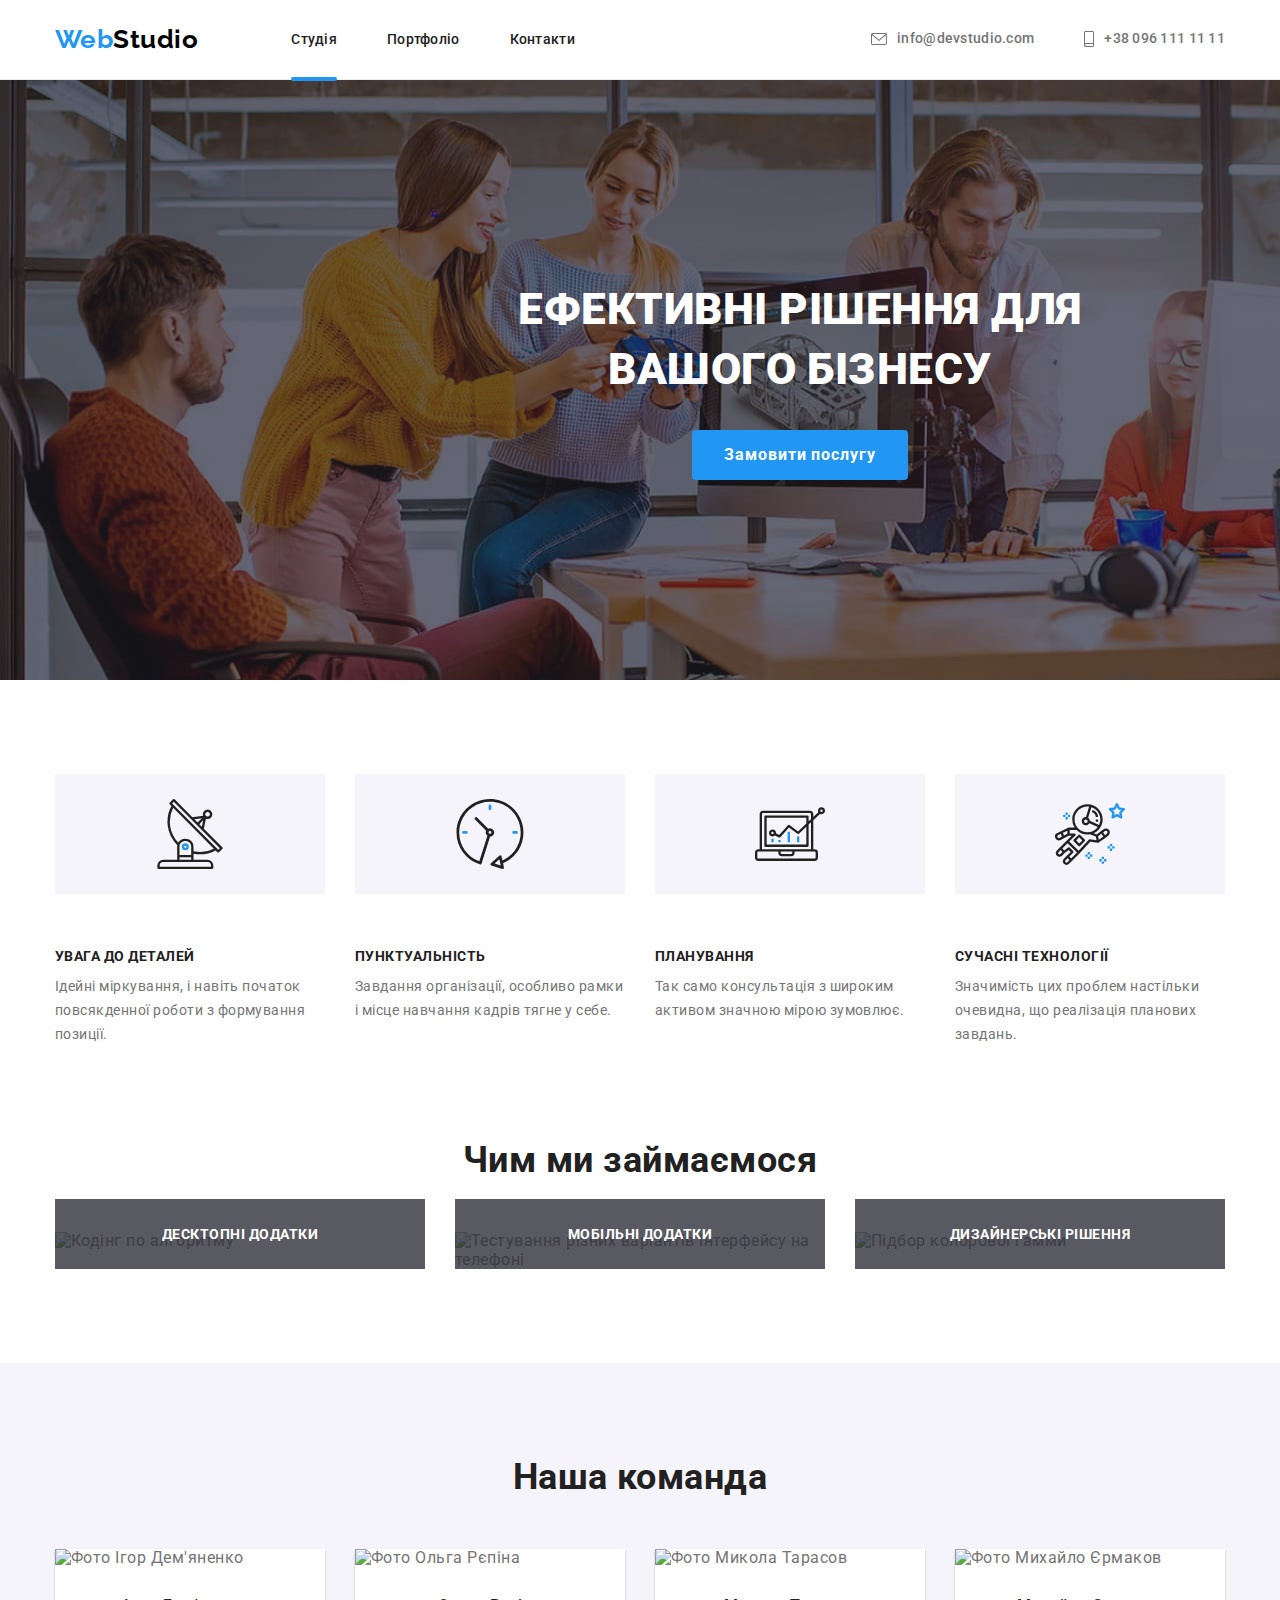
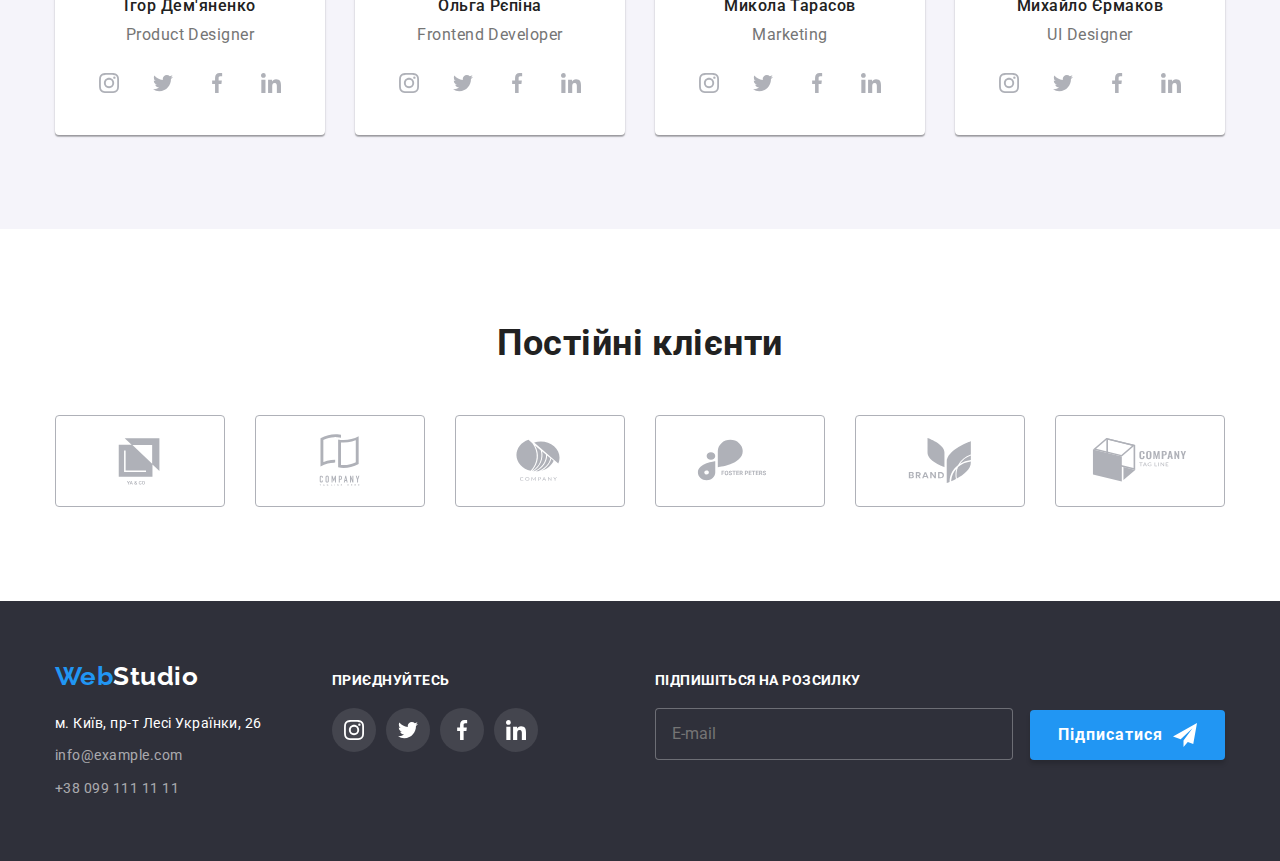
==== index.html @ a3769b5c "hw7" ====
<!DOCTYPE html>
<html lang="uk">
  <head>
    <meta charset="UTF-8" />
    <meta http-equiv="x-ua-compatible" content="ie=edge" />
    <meta name="description" content="Готові рішення для бізнесу" />
    <title>WebStudio</title>
    <link rel="preconnect" href="https://fonts.googleapis.com" />
    <link rel="preconnect" href="https://fonts.gstatic.com" crossorigin />
    <link
      href="https://fonts.googleapis.com/css2?family=Raleway:wght@700&family=Roboto:wght@400;500;700;900&display=swap"
      rel="stylesheet"
    />
    <link rel="stylesheet" href="https://cdn.jsdelivr.net/npm/modern-normalize@1.1.0/modern-normalize.min.css">
    <!--<link rel="stylesheet" href="css/styles.css" />-->
    <link rel="stylesheet" href="/css/main.css" />
  </head>
  <body>
    <!--Шапка сайту-->
    <header class="header">
      <div class="container page-header">
      <!-- Навігація на інші сторінки -->
       <nav class="menu">
        <a class="menu__logo" href="index.html"
          >
          <span class="menu__logo--part">Web</span>Studio</a
        >
        <ul class="menu__site-nav">
          <li class="menu__link">
            <a class="menu__item current" href="./index.html">Студія</a>
          </li>
          <li class="menu__link">
            <a class="menu__item" href="./portfolio.html">Портфоліо</a>
          </li>
          <li class="menu__link">
            <a class="menu__item" href="/contact">Контакти</a>
          </li>
        </ul>
      </nav>
      <ul class="menu__contact--list">
        <li class="menu__contact--item">
          <a class="contacts" href="mailto:info@devstudio.com"
            ><svg class="menu__icon" width="16" height="12">
            <use href="./images/icons.svg#icon-envelope ">
            </use>
          </svg>info@devstudio.com</a
          >
        </li>
        <li class="menu__contact--item">
          <a class="contacts" href="tel:+380961111111">
            <svg class="menu__icon" width="10" height="16">
            <use href="./images/icons.svg#icon-smartphone">
            </use>
          </svg>+38 096 111 11 11</a>
        </li>
      </ul>
    </div>
    </header>
    <!--Основний контент-->
    <main>
      <!--Банер-->
      <section class="hero">
        <div class="container hero__container">
        <h1 class="hero__title">Ефективні рішення для <br>вашого бізнесу</br></h1>
        <button class="hero__button" type="button" data-modal-open>Замовити послугу</button>
      </div>
    </section>
      <!--Чому саме ми-->
      <section class="advances section">
        <div class="container">
        <h2 class="title visually-hidden">Переваги</h2>
        <ul class="advances__list">
          <li class="advances__item">
            <div class="advances__icons">                   
              <svg height="70" widht="70" class="icons-items">
                      <use href="./images/icons.svg#icon-antenna"></use>                                 
                    </svg></div>
            <h3 class="subtitle">УВАГА ДО ДЕТАЛЕЙ</h3>
            <p>
              Ідейні міркування, і навіть початок повсякденної роботи з
              формування позиції.
            </p>
          </li>
          <li class="advances__item">
            <div class="advances__icons">                   
              <svg height="70" widht="70" class="icons-items">
                      <use href="./images/icons.svg#icon-clock"></use>                                 
                    </svg></div>
            <h3 class="subtitle">ПУНКТУАЛЬНІСТЬ</h3>
            <p>
              Завдання організації, особливо рамки і місце навчання кадрів тягне
              у себе.
            </p>
          </li>
          <li class="advances__item">
                        <div class="advances__icons">                   
              <svg height="70" widht="70" class="icons-items">
                      <use href="./images/icons.svg#icon-diagram"></use>                                 
                    </svg></div>
            <h3 class="subtitle">ПЛАНУВАННЯ</h3>
            <p>
              Так само консультація з широким активом значною мірою зумовлює.
            </p>
          </li>
          <li class="advances__item">
                        <div class="advances__icons">                   
              <svg height="70" widht="70" class="icons-items">
                      <use href="./images/icons.svg#icon-astronaut"></use>                                 
                    </svg></div>
            <h3 class="subtitle">СУЧАСНІ ТЕХНОЛОГІЇ</h3>
            <p>
              Значимість цих проблем настільки очевидна, що реалізація планових
              завдань.
            </p>
          </li>
        </ul>
      </section>
      <!--Чим ми займаємося-->
      <section class="our-projects section">
        <div class="container">
        <h2 class="title">Чим ми займаємося</h2>
        <ul class="our-projects__list">
          <li class="our-projects__item">
            <img src="images/pic1.jpg" alt="Кодінг по алгоритму" width="370" />
<div class="our-projects__item--overlay"> 
<p class="our-projects__title">Десктопні додатки</p>
</div>
          </li>
          <li class="our-projects__item">
            <img
              src="images/pic2.jpg"
              alt="Тестування різних варіантів інтерфейсу на телефоні"
              width="370"
            />
<div class="our-projects__item--overlay">
<p class="our-projects__title">Мобільні додатки</p>
</div>
          </li>
          <li class="our-projects__item">
            <img
              src="images/pic3.jpg"
              alt="Підбор колорової гамми"
              width="370"/>
<div class="our-projects__item--overlay">
<p class="our-projects__title">Дизайнерські рішення</p>
</div>            
          </li>
        </ul>
      </div>
      </section>
      <!--Наша команда-->
      <section class="team section">
        <div class="container">
        <h2 class="title">Наша команда</h2>
        <!--card1-->
        <ul class="team__list">
          <li class="team__item">
            <div class="team__card">
              <img
                src="images/team1.jpg"
                alt="Фото Ігор Дем'яненко"
                width="270"
              />
              <div class="description"><h3 class="description__subtitle">Ігор Дем'яненко</h3>
              <p class="description__text" lang="en">Product Designer</p>
                        <ul class="description__list">
            <li class="description__icon">
               <a href="" class="link-social">
              <svg class="social-logo" width="20"
                  height="20">
              <use href="./images/icons.svg#icon-instagram"></use>
              </svg></a>
            </li>
            <li class="description__icon">
               <a href="" class="link-social">
              <svg class="social-logo"  width="20"
                  height="20">
                <use href="./images/icons.svg#icon-twitter"></use>
              </svg></a>
            </li>
            <li class="description__icon">
               <a href="" class="link-social">
              <svg class="social-logo"  width="20"
                  height="20">
                <use href="./images/icons.svg#icon-facebook"></use>
              </svg></a>
            </li>
            <li class="description__icon">
               <a href="" class="link-social">
              <svg class="social-logo"  width="20"
                  height="20">
                <use href="./images/icons.svg#icon-linkedin"></use>
              </svg></a>
            </li>
          </ul>
            </div>
          </div>
          </li>
          <!--card2-->
          <li class="team__item">
            <div class="team__card">
              <img src="images/team2.jpg" alt="Фото Ольга Рєпіна" width="270" />
              <div class="description"><h3 class="description__subtitle">Ольга Рєпіна</h3>
              <p class="description__text" lang="en">Frontend Developer</p>
             <ul class="description__list">
            <li class="description__icon">
               <a href="" class="link-social">
              <svg class="social-logo" width="20"
                  height="20">
              <use href="./images/icons.svg#icon-instagram"></use>
              </svg></a>
            </li>
            <li class="description__icon">
               <a href="" class="link-social">
              <svg class="social-logo"  width="20"
                  height="20">
                <use href="./images/icons.svg#icon-twitter"></use>
              </svg></a>
            </li>
            <li class="description__icon">
               <a href="" class="link-social">
              <svg class="social-logo"  width="20"
                  height="20">
                <use href="./images/icons.svg#icon-facebook"></use>
              </svg></a>
            </li>
            <li class="description__icon">
               <a href="" class="link-social">
              <svg class="social-logo"  width="20"
                  height="20">
                <use href="./images/icons.svg#icon-linkedin"></use>
              </svg></a>
            </li>
          </ul>
            </div>
          </div>
          </li>
          <!--card3-->
          <li class="team__item">
            <div class="team__card">
              <img
                src="images/team3.jpg"
                alt="Фото Микола Тарасов"
                width="270"
              />
              <div class="description"><h3 class="description__subtitle">Микола Тарасов</h3>
              <p class="description__text" lang="en">Marketing</p>
              <ul class="description__list">
            <li class="description__icon">
               <a href="" class="link-social">
              <svg class="social-logo" width="20"
                  height="20">
              <use href="./images/icons.svg#icon-instagram"></use>
              </svg></a>
            </li>
            <li class="description__icon">
               <a href="" class="link-social">
              <svg class="social-logo"  width="20"
                  height="20">
                <use href="./images/icons.svg#icon-twitter"></use>
              </svg></a>
            </li>
            <li class="description__icon">
               <a href="" class="link-social">
              <svg class="social-logo"  width="20"
                  height="20">
                <use href="./images/icons.svg#icon-facebook"></use>
              </svg></a>
            </li>
            <li class="description__icon">
               <a href="" class="link-social">
              <svg class="social-logo"  width="20"
                  height="20">
                <use href="./images/icons.svg#icon-linkedin"></use>
              </svg></a>
            </li>
          </ul>
            </div>
          </div>
          </li>
          <!--card4-->
          <li class="team__item">
            <div class="team__card">
              <img
                src="images/team4.jpg"
                alt="Фото Михайло Єрмаков"
                width="270"
              />
              <div class="description"><h3 class="description__subtitle">Михайло Єрмаков</h3>
              <p class="description__text" lang="en">UI Designer</p>
              <ul class="description__list">
            <li class="description__icon">
               <a href="" class="link-social">
              <svg class="social-logo" width="20"
                  height="20">
              <use href="./images/icons.svg#icon-instagram"></use>
              </svg></a>
            </li>
            <li class="description__icon">
               <a href="" class="link-social">
              <svg class="social-logo"  width="20"
                  height="20">
                <use href="./images/icons.svg#icon-twitter"></use>
              </svg></a>
            </li>
            <li class="description__icon">
               <a href="" class="link-social">
              <svg class="social-logo"  width="20"
                  height="20">
                <use href="./images/icons.svg#icon-facebook"></use>
              </svg></a>
            </li>
            <li class="description__icon">
               <a href="" class="link-social">
              <svg class="social-logo"  width="20"
                  height="20">
                <use href="./images/icons.svg#icon-linkedin"></use>
              </svg></a>
            </li>
          </ul>
            </div>
          </div>
          </li>
        </ul>
      </div>
      </section>
      <section class="section clients">
        <div class="container">
        <h2 class="title">Постійні клієнти</h2>
      <ul class="list clients__list">
        
        <li class="clients__item"> 
          <a href="" class="clients__link">
          
            <svg class="clients__icon" width="106" height="60">
              <use href="./images/icons.svg#icon-yaco">

              </svg>
          </use>
          </a>
        </li>
        <li class="clients__item"> 
          <a href="" class="clients__link">
            <svg class="clients__icon" width="106" height="60"> 
               <use href="./images/icons.svg#icon-company">

               </svg>
            </use>
            </a>
          </li>
        <li class="clients__item"> 
          <a href="" class="clients__link">
            <svg class="clients__icon" width="106" height="60"> 
               <use href="./images/icons.svg#icon-group">

               </svg>
            </use>
            </a>
          </li>
        <li class="clients__item"> 
          <a href="" class="clients__link">
            <svg class="clients__icon" width="106" height="60"> 
               <use href="./images/icons.svg#icon-foster">

               </svg>
            </use>
            </a>
          </li>
        <li class="clients__item"> 
          <a href="" class="clients__link">
            <svg class="clients__icon" width="106" height="60">  
              <use href="./images/icons.svg#icon-brand">

              </svg>
          </use>
          </a>
        </li>
        <li class="clients__item"> 
          <a href="" class="clients__link">
            <svg class="clients__icon" width="106" height="60">
              <use href="./images/icons.svg#icon-tagline">

              </svg>
          </use>
          </a>
        </li>
      </ul>
      </div>
      </section>
    </main>
    <!--Футер-->
    <footer class="footer">
      <div class="container footer__content">
        <div>
      <a class="footer__logo" href="index.html"
        ><span class="menu__logo--part">Web</span>Studio</a
      >
      <ul class="footer__list">
        <li class="footer__item">
          <address>
            <a
              class="footer__map"
              href="https://goo.gl/maps/CPtrU1FHBa2aNyZL9"
              target="_blank"
              rel="noopener noreferrer nofollow"
              >м. Київ, пр-т Лесі Українки, 26</a
            >
          </address>
        </li>
        <li class="footer__item">
          <a class="footer__contacts" href="mailto:info@example.com"
            >info@example.com</a
          >
        </li>
        <li class="footer__item">
          <a class="footer__contacts" href="tel:+380991111111"
            >+38 099 111 11 11</a
          >
        </li>
      </ul>
    </div>
      <div class="join">
      <h3 class="join__subtitle">Приєднуйтесь</h3>
      <ul class="join__list">
        <li class="join__logo">
          <a href="" class="join__link">
          <svg class="join__icon" width="20" height="20">
          <use href="./images/icons.svg#icon-instagram">

          </use>
        </svg>
          </a>
      </li>
        <li class="join__logo">
          <a href="" class="join__link">
          <svg class="join__icon" width="20" height="20">
          <use href="./images/icons.svg#icon-twitter">

          </use>
        </svg></a>
      </li>
        <li class="join__logo">
          <a href="" class="join__link">
          <svg class="join__icon" width="20" height="20">
          <use href="./images/icons.svg#icon-facebook">

          </use>
        </svg></a>
      </li>
        <li class="join__logo">
          <a href="" class="join__link">
          <svg class="join__icon" width="20" height="20">
          <use href="./images/icons.svg#icon-linkedin">
          </use>
        </svg></a>
      </li>
      </ul>
      </div>
            <div class="subscribe">

        <form class="subscribe__form">
          <label class="subscribe__label" for="email">Підпишіться на розсилку
            <input class="input__subscribe" type="email" name="email" placeholder="E-mail">
          </label>
<button class="subscribe__button" type="submit">
          Підписатися <svg class="subscribe__icon" width="24" height="24">
            <use href="./images/icons.svg#icon-send"></use>
          </svg></button>
        </form>
        
      </div>
    </div>
    </footer>
<div class="backdrop is-hidden" data-modal>
    <div class="modal">
      <button class="modal__close--button" data-modal-close>
        <svg class="modal__close--icon" width="18" height="18">
          <use href="./images/icons.svg#icon-close"></use>
        </svg>
      </button>
      <h2 class="modal__title">Залиште свої дані, ми вам передзвонимо</h2>
      <form action="" class="modal__form">
              <label class="modal__label" for="name">Ім'я
         <div class="modal__form--field">
        <input class="modal__form--input" name="user-name" type="text" id="name"> 
        <svg class="modal__form--icon" width="18" height="18">
          <use href="./images/icons.svg#icon-person"></use>
        </svg></div>
        <label class="modal__label"  for="tel">Телефон 
        </label> <div class="modal__form--field">
        <input class="modal__form--input" name="tel" type="tel" id="tel">
                <svg class="modal__form--icon" width="18" height="18">
          <use href="./images/icons.svg#icon-phone-modal"></use>
        </svg></div>
        <label class="modal__label" for="mail">Поштa 
        </label> <div class="modal__form--field">
        <input class="modal__form--input" name="e-mail" type="e-mail" id="mail">
                <svg class="modal__form--icon" width="18" height="18">
          <use href="./images/icons.svg#icon-email"></use>
        </svg></div>
      <label class="modal__label" for="area-modal">Коментар</label>
      <textarea class="modal__form--textarea" name="comment" id="area-modal" rows="10" placeholder="Введіть текст" ></textarea>
       <div class="checkbox__privacy">
      <label class="label__privacy" for="privacy"> 
        <input class="modal__form--checkbox" name="modal__form--checkbox" type="checkbox" id="privacy">
        <span class="checkbox__checked"></span> 
        <svg class="checkbox__modal--icon" width="16" height="15">
          <use href="./images/icons.svg#icon-check"></use>     
        </svg>
    Погоджуюся з розсилкою та приймаю &ensp;<a class="privacy" href="">Умови договору</a> 
        </label>
                     <button class="privacy__button" type="submit">Відправити</button>
 </div>
      </form>

    </div>
  </div>
      <script src="./js/modal.js"></script>
  </body>
</html>
---- css/styles.css ----
:root {
  --main-color: #2196f3;
  --whight-color: #ffffff;
  --black-color: #000000;
  --h3-color: #212121;
  --p-color: #757575;
  --footer-color: #2f303a;
  --hero-color: #c4c4c4;
  --card-set-gap: 30px;
  --icon-color: #afb1b8;
  --accent-color: #188ce8;
  --transition-timing-function: cubic-bezier(0.4, 0, 0.2, 1);
}
html {
  box-sizing: border-box;
}
h1,
h2,
h3,
h4,
h5,
h6,
p,
ul {
  margin: 0;
  padding: 0;
}
img {
  display: block;
  max-width: 100%;
  height: auto;
}
.container {
  width: 1200px;
  margin-left: auto;
  margin-right: auto;
  padding-left: 15px;
  padding-right: 15px;
  /*outline: 2px solid red;*/
}
.section {
  padding-top: 94px;
  padding-bottom: 94px;
}
/*header-section*/
header {
  border-bottom: 1px solid #ececec;
}
.page-header {
  display: flex;
  align-items: center;
}
.naw-header {
  display: flex;
  padding-top: 24px;
  padding-bottom: 24px;
}
.naw-button {
  display: flex;
  margin-left: 93px;
  align-items: center;
}
.header-nav-item .current-studio::after {
  position: absolute;
  content: "";
  display: block;
  background-color: rgba(33, 150, 243, 1);
  border-radius: 2px;
  width: 100%;
  height: 4px;
  margin-top: 28px;
}
.header-nav-item .current-portfolio::after {
  position: absolute;
  content: "";
  display: block;
  background-color: rgba(33, 150, 243, 1);
  border-radius: 2px;
  width: 100%;
  height: 4px;
  margin-top: 28px;
}
.envelope,
.smartphone {
  margin-right: 10px;
}

.naw-contacts {
  display: flex;
  margin-left: 344px;
  align-items: center;
  margin-left: auto;
}
.header-cont-item {
  display: flex;
  flex-wrap: wrap;
  align-items: center;
}
.header-nav-item:not(:last-child) {
  margin-right: 50px;
}
.header-cont-item + .header-cont-item {
  margin-left: 50px;
}
/*header-section*/
/*hero-section*/
.banner-cont {
  display: flex;
  flex-direction: column;
  align-items: center;
}
.banner-title {
  margin-bottom: 30px;
  font-weight: 900;
  font-size: 44px;
  line-height: 1.36;
  text-align: center;
  margin-left: auto;
  margin-right: auto;
  text-transform: uppercase;
  color: var(--whight-color);
}
.banner-button {
  align-items: center;
  letter-spacing: 0.06em;
  border-radius: 4px;
  border: 0cm;
  color: var(--whight-color);
  background-color: var(--main-color);
  font-family: inherit;
  font-weight: 700;
  line-height: 1.88;
  padding: 10px 32px;
  cursor: pointer;
  transition: background-color 250ms var(--transition-timing-function);
}
/*hero-section*/
/*why-we-are-section*/
.why-we-are-list {
  display: flex;
  justify-content: center;
}
.why-we-are-list > .why-we-are-list-item {
  width: calc((100% - 3 * var(--card-set-gap)) / 4);
}
.why-we-are-list-item:not(:last-child) {
  margin-right: var(--card-set-gap);
}
.box-icons {
  display: flex;
  margin-bottom: 55px;
  background-color: #f5f4fa;
  height: 120px;
  align-items: center;
}
.title-list {
  margin-bottom: 10px;
}
/*why-we-are-section*/
/* do-section*/

.do-list {
  display: flex;
  gap: var(--card-set-gap);
}
.do-list-item {
  position: relative;
}
.section.what-we-do {
  padding-top: 0;
}
.work-item-bg {
  position: absolute;
  width: 100%;
  bottom: 0;
  padding: 0;
  display: flex;
  align-items: center;
  justify-content: center;
  height: 70px;
  background-color: rgba(47, 48, 58, 0.8);
}
.work-item-title {
  margin: 27px;
  text-transform: uppercase;
  font-weight: 700;
  line-height: 16px;
  font-size: 14px;
  color: var(--whight-color);
}
/* do-section*/
/*team-section*/
.card-item {
  display: flex;
  flex-basis: calc((100% - 3 * 30px) / 4);
}
.container > .card-list {
  display: flex;
  flex-basis: calc((100% - 3 * 30px) / 4);
  justify-content: space-between;
}
.card {
  background-color: #ffffff;
  box-shadow: 0px 1px 3px rgba(0, 0, 0, 0.12), 0px 1px 1px rgba(0, 0, 0, 0.14),
    0px 2px 1px rgba(0, 0, 0, 0.2);
  border-radius: 0px 0px 4px 4px;
}
.card-text {
  padding-top: 30px;
  padding-bottom: 30px;
}
.team-title-card {
  padding-bottom: 10px;
}
.social {
  display: flex;
  margin-top: 16px;
  justify-content: center;
}

.link-social {
  display: flex;
  width: 44px;
  height: 44px;
  border-radius: 50%;
  background-color: var(--whight-color);
  justify-content: center;
  align-items: center;
  transition: fill 250ms var(--transition-timing-function);
  transition: background-color 250ms var(--transition-timing-function);
}
.icon-social:not(:last-child) {
  margin-right: 10px;
}
.social-logo {
  fill: #afb1b8;
  margin: 12px 12px;
  transition: fill 250ms var(--transition-timing-function);
}
.link-social:hover,
.link-social:focus {
  background-color: var(--main-color);
}
.link-social:hover .social-logo,
.link-social:focus .social-logo {
  fill: var(--whight-color);
}
/*team-section*/
/*client-section*/
.clients-list {
  display: flex;
  gap: 30px;
}

.clients-list .item {
  flex-basis: calc((100% - 150px) / 6);
}
.link-clients {
  display: flex;
  align-items: center;
  justify-content: center;

  height: 92px;

  border: 1px solid rgba(175, 177, 184, 1);
  border: 1px solid #afb1b8;
  border-radius: 4px;

  cursor: pointer;
  transition: fill 250ms var(--transition-timing-function);
  transition: border 250ms var(--transition-timing-function);
}
.link-clients:hover,
.link-clients:focus {
  border: 1px solid rgba(33, 150, 243, 1);
}
.clients-icon {
  fill: #afb1b8;
  transition: fill 250ms var(--transition-timing-function);
}
.link-clients:hover .clients-icon,
.link-clients:focus .clients-icon {
  fill: rgba(33, 150, 243, 1);
}
/*client-section*/
/*footer-section*/
.footer-bg {
  padding: 60px 0;
  display: flex;
}
.footer-list-item:first-child {
  margin-top: 20px;
}
.footer-list-item:not(:last-child) {
  margin-bottom: 9px;
}
.singin {
  margin-bottom: 20px;
  color: var(--whight-color);
  text-transform: uppercase;
  font-size: 14px;
}
.sing-section {
  margin-left: 70px;
}

.singin-list {
  display: flex;
}
.singin-link {
  display: flex;
  width: 44px;
  height: 44px;
  border-radius: 50%;
  background-color: rgba(255, 255, 255, 0.1);
  flex-basis: calc((100% - 30px) / 4);
  transition: fill 250ms var(--transition-timing-function);
  transition: background-color 250ms var(--transition-timing-function);
}
.singin-logo:not(:last-child) {
  margin-right: 10px;
}
.singin-icon {
  fill: var(--whight-color);
  margin: 12px 12px;
}
.singin-link:hover,
.singin-link:focus {
  background-color: #2196f3;
}
.singin-link:hover .singin-icon,
.singin-link:focus .singin-icon {
  fill: var(--whight-color);
}
.foot .container {
  display: flex;
  align-items: baseline;
}
.footer-cont {
  display: flex;
  align-items: baseline;
}
/*footer-section*/
/*filter-section*/
.filter {
  display: flex;
  justify-content: center;
  margin-bottom: 50px;
}
.filter li:not(:last-child) {
  margin-right: 8px;
}
/*filter-section*/
/*фон*/
body {
  font-family: "Roboto", sans-serif;
  color: var(--h3-color);
  background-color: var(--whight-color);
  font-size: 16px;
  letter-spacing: 0.03em;
  color: var(--p-color);
}
.footer-bg {
  background-color: var(--footer-color);
}
li {
  list-style: none;
}
.visually-hidden {
  position: absolute;
  white-space: nowrap;
  width: 1px;
  height: 1px;
  overflow: hidden;
  border: 0;
  padding: 0;
  clip: rect(0 0 0 0);
  clip-path: inset(50%);
  margin: -1px;
}
/*logo*/
.logo {
  font-family: "Raleway";
  font-weight: 700;
  font-size: 26px;
  line-height: 1.19;

  text-decoration: none;
  color: var(--black-color);
}
.logo-footer {
  font-family: "Raleway";
  font-weight: 700;
  font-size: 26px;
  line-height: 1.19;

  text-decoration: none;
  color: var(--whight-color);
}
.logo-part {
  color: #2196f3;
}
/*nav*/
.naw-link {
  position: relative;
  font-weight: 500;
  font-size: 14px;
  line-height: 1.14;
  letter-spacing: 0.02em;
  text-decoration: none;
  color: inherit;
  font-family: "Roboto", sans-serif;
  color: var(--h3-color);
  transition: color 250ms var(--transition-timing-function);
}
.naw-link:hover,
.naw-link:focus,
.naw-link.current-studio,
.naw-link.current-portfolio {
  color: var(--main-color);
}
.contacts {
  display: flex;
  align-items: center;
  font-weight: 500;
  font-size: 14px;
  line-height: 1.14;
  letter-spacing: 0.02em;
  text-decoration: none;
  color: var(--p-color);
  fill: var(--p-color);
  transition: color 250ms var(--transition-timing-function);
}
.contacts svg {
  transition: fill 250ms var(--transition-timing-function);
}
.contacts:hover,
.contacts:focus {
  color: var(--main-color);
}
.contacts:hover svg,
.contacts:focus svg {
  fill: var(--main-color);
}
/*title*/
.title {
  font-size: 36px;
  line-height: 1.16;
  text-align: center;
  margin-bottom: 50px;
  color: var(--h3-color);
}
/*section1*/
.banner {
  background-color: var(--hero-color);
  background-image: linear-gradient(
      rgba(47, 48, 58, 0.4),
      rgba(47, 48, 58, 0.4)
    ),
    url(../images/hero.jpg);
  width: 1600px;
  margin: 0 auto;
  background-size: cover;
  background-repeat: no-repeat;
  padding-top: 200px;
  padding-bottom: 200px;
}

.banner-button:hover,
.banner-button:focus {
  background-color: #188ce8;
}
/*чому саме ми*/
.why-we-are h3 {
  font-size: 14px;
  line-height: 1.14;

  text-transform: uppercase;
  color: var(--h3-color);
}

.why-we-are p {
  font-size: 14px;
  line-height: 1.71;
}
/*team*/
.team {
  background-color: #f5f4fa;
}
.team h3 {
  font-weight: 500;
  line-height: 1.18;
  text-align: center;
  font-size: 16px;
  color: var(--h3-color);
}
.team p {
  line-height: 1.18;
  text-align: center;
}
/*footer*/
.map {
  font-style: normal;
  font-size: 14px;
  line-height: 1.71;
  text-decoration: none;
  color: var(--whight-color);
}
.contacts-footer {
  font-size: 14px;
  line-height: 1.71;
  text-decoration: none;
  color: rgba(255, 255, 255, 0.6);
  transition: color 250ms var(--transition-timing-function);
}
.contacts-footer:hover,
.contacts-footer:focus {
  color: var(--main-color);
}
/*portfolio*/
.project-card h3 {
  font-size: 18px;
  line-height: 2;
  letter-spacing: 0.06em;
  color: var(--h3-color);
}

.project-card p {
  line-height: 1.875;
}
.project-card a {
  text-decoration: none;
}
.description {
  color: var(--p-color);
  text-decoration: none;
}
.description-title {
  color: var(--h3-color);
}
.cards-link {
  display: block;
  transition: box-shadow 250ms var(--transition-timing-function);
}

/*кнопки фільтру*/
.filter-button {
  font-size: 16px;
  font-weight: 500;
  line-height: 1.625;
  text-align: center;
  cursor: pointer;
  color: var(--h3-color);
  font-family: "Roboto", sans-serif;
  border: 0;
  border-radius: 4px;
  padding: 6px 22px;
  transition: color 250ms var(--transition-timing-function),
    background-color 250ms var(--transition-timing-function),
    color 250ms var(--transition-timing-function),
    box-shadow 250ms var(--transition-timing-function);
}
/*card-gap*/
.project-card {
  display: flex;
  flex-wrap: wrap;
  margin-left: calc(-1 * var(--card-set-gap));
  margin-top: calc(-1 * var(--card-set-gap));
}
.project-card > .card-li {
  flex-basis: calc((100% - 3 * var(--card-set-gap)) / 3);
  justify-content: space-between;
  margin-left: var(--card-set-gap);
  margin-top: var(--card-set-gap);
}
.card-item-cont {
  padding: 20px 24px;
  border-left: 1px solid rgba(238, 238, 238, 1);
  border-right: 1px solid rgba(238, 238, 238, 1);
  border-bottom: 1px solid rgba(238, 238, 238, 1);
}
/*card-gap*/
.filter-button:focus,
.filter-button:hover {
  background: var(--main-color);
  box-shadow: 0px 3px 1px rgba(0, 0, 0, 0.1), 0px 1px 2px rgba(0, 0, 0, 0.08),
    0px 2px 2px rgba(0, 0, 0, 0.12);
  border-radius: 4px;
  color: var(--whight-color);
}

.backdrop {
  position: fixed;
  top: 0;
  bottom: 0;
  right: 0;
  left: 0;
  width: 100%;
  height: 100%;
  background-color: rgba(0, 0, 0, 0.2);
  opacity: 1;

  transition: opacity 250ms var(--transition-timing-function);
}
.modal {
  position: absolute;
  top: 50%;
  left: 50%;
  transform: translate(-50%, -50%);
  width: 528px;
  padding: 40px;
  transition: transform 250ms var(--transition-timing-function) 100ms;
  background-color: var(--whight-color);
  z-index: 100;
}
.icon-close-btn {
  transition: fill 250ms var(--transition-timing-function) 100ms;
}
.modal-close-btn {
  display: flex;
  align-items: center;
  justify-content: center;

  position: absolute;
  top: 8px;
  right: 8px;
  padding: 0;
  width: 30px;
  height: 30px;

  border-radius: 50%;
  border: 1px solid rgba(0, 0, 0, 0.1);
  fill: #000000;
  background: none;
  cursor: pointer;
}
.modal-close-btn:hover,
.modal-close-btn:focus {
  fill: var(--main-color);
}
.backdrop.is-hidden {
  opacity: 0;
  pointer-events: none;
  visibility: hidden;
}

.modal-form-title {
  margin-bottom: 12px;
  line-height: 16px;
  color: var(--h3-color);
  font-weight: 700;
  text-transform: uppercase;
  font-size: 14px;
  text-align: center;
}

.label-modal-form {
  display: block;
  margin-bottom: 4px;

  font-size: 12px;
  line-height: 14px;
}
.field-form {
  position: relative;
  margin-bottom: 10px;
}
.input-modal-form {
  display: block;
  width: 100%;

  border: 1px solid rgba(33, 33, 33, 0.2);
  border-radius: 4px;
  height: 40px;
  z-index: 100;
  padding-left: 40px;

  transition: border 250ms var(--transition-timing-function);

  font-size: 12px;
  line-height: 14px;
}
.input-modal-form:hover,
.input-modal-form:focus {
  outline: 0;
  border: 1px solid var(--main-color);
  border-radius: 4px;
}
.input-modal-form:hover + .icon-modal-form,
.input-modal-form:focus + .icon-modal-form {
  fill: var(--main-color);
}
.icon-modal-form {
  position: absolute;
  left: 12px;
  top: 50%;
  transform: translateY(-50%);
  transition: fill 250ms var(--transition-timing-function);
}

.textarea-modal-form {
  width: 100%;
  height: 120px;
  margin-bottom: 20px;

  padding: 12px 16px;
  resize: none;

  border: 1px solid rgba(33, 33, 33, 0.2);

  transition: border 250ms var(--transition-timing-function);

  font-size: 12px;
  line-height: 14px;
}
.textarea-modal-form:hover,
.textarea-modal-form:focus {
  outline: 0;
  border: 1px solid var(--main-color);
  border-radius: 4px;
}
.privacy {
  color: var(--main-color);

  transition: text-decoration 250ms var(--transition-timing-function);
}
.privacy:hover,
.privacy:focus {
  text-decoration: none;
}
.button-privacy {
  background-color: var(--main-color);
  color: var(--whight-color);

  margin: 30px auto 0;
  padding: 10px 52px;
  width: 200px;

  box-shadow: 0px 4px 4px rgba(0, 0, 0, 0.15);

  border-radius: 4px;
  border: 0px;

  cursor: pointer;

  transition: background-color 250ms var(--transition-timing-function);

  font-weight: 700;
  font-size: 16px;
  line-height: 30px;
}
.button-privacy:hover,
.button-privacy:focus {
  background-color: var(--accent-color);
}
.label-privacy {
  width: 100%;
  cursor: pointer;
  font-weight: 400;
  font-size: 14px;
  line-height: 24px;
  letter-spacing: 0.03em;
  padding-left: 7px;
}
.privacy-checkbox {
  position: relative;
  text-align: center;
}

.checkbox-modal-form {
  position: absolute;
  width: 1px;
  height: 1px;
  margin: -1px;
  border: 0;
  padding: 0;

  white-space: nowrap;
  clip-path: inset(100%);
  clip: rect(0 0 0 0);
  overflow: hidden;
}
.icon-checkbox-modal {
  position: absolute;
  top: 0;
  left: 10px;
  width: 16px;
  height: 15px;
  transition: opasity 250ms var(--transition-timing-function);
}
.checkbox-checked {
  position: absolute;
  top: 0;
  left: 10px;
  width: 16px;
  height: 15px;
  display: inline-block;
  border: 2px solid var(--h3-color);
  border-radius: 2px;
}

.checkbox-modal-form:hover ~ .checkbox-checked,
.checkbox-modal-form:focus ~ .checkbox-checked {
  border-color: var(--main-color);
}

.checkbox-modal-form:checked ~ .checkbox-checked {
  opacity: 1;
  background-color: var(--main-color);
  fill: #ffffff;
}
.checkbox-modal-form:checked ~ .icon-checkbox-modal {
  opacity: 1;
  background-color: var(--main-color);
  fill: #ffffff;
}
.checkbox-modal-form ~ .icon-checkbox-modal {
  opacity: 0;
}
/* footer section */
.foot {
  padding-top: 60px;
  padding-bottom: 60px;
}
.logo-foot {
  display: block;
  width: 145px;
  margin-bottom: 20px;
}

.foot-contact {
  color: rgba(255, 255, 255, 0.6);
  line-height: 1.71;
  transition: color 250ms var(--transition-timing-function);
}
.address {
  font-style: normal;
}
.address-list {
  display: flex;
  align-items: flex-start;
  flex-direction: column;
}

.address-item:not(:last-child) {
  margin-bottom: 10px;
}
.map {
  color: rgb(255, 255, 255);
  line-height: 1.71;
  transition: color 250ms var(--transition-timing-function);
}
.singin {
  margin-bottom: 20px;
  text-align: left;
  color: var(--whight-color);
  text-transform: uppercase;
  font-size: 14px;
}
.sing-section {
  margin-left: 70px;
}

.singin-list {
  display: flex;
}
.singin-link {
  display: flex;

  width: 44px;
  height: 44px;

  border-radius: 50%;
  background-color: rgba(255, 255, 255, 0.1);

  flex-basis: calc((100% - 30px) / 4);

  transition: fill 250ms var(--transition-timing-function),
    background-color 250ms var(--transition-timing-function);
}
.singin-logo:not(:last-child) {
  margin-right: 10px;
}
.singin-icon {
  fill: var(--whight-color);

  margin: 12px 12px;
  transition: fill 250ms var(--transition-timing-function);
}
.singin-link:hover,
.singin-link:focus {
  background-color: var(--main-color);
}
.singin-link:hover .singin-icon,
.singin-link:focus .singin-icon {
  fill: var(--whight-color);
}
.foot .container {
  display: flex;
  align-items: baseline;
}
.overlay-card {
  width: 100%;
  position: relative;
  overflow: hidden;
}
.card-info {
  display: flex;
  align-items: center;
  justify-content: center;
  position: absolute;
  background-color: rgba(33, 150, 243, 0.9);
  font-weight: 400;
  font-size: 18px;
  line-height: 1.55;
  letter-spacing: 0.03em;
  color: var(--whight-color);
  top: 0px;
  left: 0px;
  padding-left: 24px;
  padding-right: 24px;
  overflow: hidden;
  height: 100%;
  width: 100%;
  transition: transform 250ms cubic-bezier(0.4, 0, 0.2, 1);
  transform: translateY(100%);
}
.cards-link-overflow {
  display: block;
  transition: box-shadow 250ms var(--transition-timing-function);
}
.cards-link-overflow:hover,
.cards-link-overflow:focus {
  box-shadow: 0px 1px 1px rgb(0 0 0 / 12%), 0px 4px 4px rgb(0 0 0 / 6%),
    1px 4px 6px rgb(0 0 0 / 16%);
}

.cards-link-overflow:hover .card-info,
.cards-link-overflow:focus .card-info {
  transform: translateY(0%);
}
.active {
  background: var(--main-color);
  box-shadow: 0px 3px 1px rgba(0, 0, 0, 0.1), 0px 1px 2px rgba(0, 0, 0, 0.08),
    0px 2px 2px rgba(0, 0, 0, 0.12);
  border-radius: 4px;
  color: var(--whight-color);
}
.sing-form {
  display: flex;
  align-items: flex-end;
  margin-left: auto;
  width: 570px;
}
.sing-form .form {
  display: flex;

  align-items: flex-end;
  justify-content: center;
}
.label-sing-form {
  text-transform: uppercase;
  text-align: left;
  color: var(--whight-color);
  font-weight: 700;
  font-size: 14px;
  line-height: 16px;
  letter-spacing: 0.03em;
}
.input-sing-form {
  border: 1px solid rgba(255, 255, 255, 0.3);
  border-radius: 4px;
  background: linear-gradient(
    0deg,
    rgba(33, 150, 243, 0),
    rgba(33, 150, 243, 0)
  );

  margin-top: 20px;
  padding-top: 15px;
  padding-bottom: 15px;
  padding-left: 16px;
  width: 358px;

  color: rgba(255, 255, 255, 0.6);
  font-size: 16px;
  line-height: 20px;

  transition: border 250ms var(--transition-timing-function);
}
.input-sing-form:hover,
.input-sing-form:focus {
  border: 1px solid var(--main-color);
  outline: 0;
}
.button-sing-form {
  align-items: center;

  height: 50px;
  margin-left: 12px;
  color: var(--whight-color);
  background-color: var(--main-color);

  border: rgba(33, 150, 243, 1);
  border-radius: 4px;
  box-shadow: 0px 4px 4px rgba(0, 0, 0, 0.15);

  font-weight: 700;
  font-size: 16px;
  line-height: 30px;
  letter-spacing: 0.06em;

  padding: 10px 28px;

  transition: background-color 250ms var(--transition-timing-function);
}

.button-sing-form:hover,
.button-sing-form:focus {
  background-color: var(--accent-color);
}

.icon-send {
  margin-left: 10px;
  fill: var(--whight-color);
}
.button-sing-form {
  display: flex;
  cursor: pointer;
}
---- css/main.css ----
:root {
  --main-color: #2196f3;
  --whight-color: #ffffff;
  --black-color: #000000;
  --h3-color: #212121;
  --p-color: #757575;
  --footer-color: #2f303a;
  --hero-color: #c4c4c4;
  --card-set-gap: 30px;
  --icon-color: #afb1b8;
  --accent-color: #188ce8;
  --transition-timing-function: cubic-bezier(0.4, 0, 0.2, 1);
}

html {
  box-sizing: border-box;
}

h1,
h2,
h3,
h4,
h5,
h6,
p,
ul {
  margin: 0;
  padding: 0;
}

img {
  display: block;
  max-width: 100%;
  height: auto;
}

.container {
  width: 1200px;
  margin-left: auto;
  margin-right: auto;
  padding-left: 15px;
  padding-right: 15px;
  /*outline: 2px solid red;*/
}

.section {
  padding-top: 94px;
  padding-bottom: 94px;
}

li {
  list-style: none;
}

.visually-hidden {
  position: absolute;
  white-space: nowrap;
  width: 1px;
  height: 1px;
  overflow: hidden;
  border: 0;
  padding: 0;
  clip: rect(0 0 0 0);
  clip-path: inset(50%);
  margin: -1px;
}

body {
  font-family: "Roboto", sans-serif;
  color: var(--h3-color);
  background-color: var(--whight-color);
  font-size: 16px;
  letter-spacing: 0.03em;
  color: var(--p-color);
}

.title {
  font-size: 36px;
  line-height: 1.16;
  text-align: center;
  margin-bottom: 50px;
  color: var(--h3-color);
}

a {
  text-decoration: none;
  color: var(--h3-color);
}

.menu__logo {
  font-family: "Raleway";
  font-weight: 700;
  font-size: 26px;
  line-height: 1.19;
  text-decoration: none;
  color: var(--black-color);
}

.footer__logo {
  font-family: "Raleway";
  font-weight: 700;
  font-size: 26px;
  line-height: 1.19;
  text-decoration: none;
  color: var(--whight-color);
}

.menu__logo--part {
  color: #2196f3;
}

header {
  border-bottom: 1px solid #ececec;
}

.page-header {
  display: flex;
  align-items: center;
}

.menu {
  display: flex;
  padding-top: 24px;
  padding-bottom: 24px;
}

.menu__site-nav {
  display: flex;
  margin-left: 93px;
  align-items: center;
}

.menu__icon {
  margin-right: 10px;
}

.menu__contact--list {
  display: flex;
  margin-left: 344px;
  align-items: center;
  margin-left: auto;
}

.menu__contact--item {
  display: flex;
  flex-wrap: wrap;
  align-items: center;
}

.menu__link:not(:last-child) {
  margin-right: 50px;
}
.menu__link .current::after {
  position: absolute;
  content: "";
  display: block;
  background-color: rgb(33, 150, 243);
  border-radius: 2px;
  width: 100%;
  height: 4px;
  margin-top: 28px;
}

.menu__contact--item + .menu__contact--item {
  margin-left: 50px;
}

.menu__item {
  position: relative;
  font-weight: 500;
  font-size: 14px;
  line-height: 1.14;
  letter-spacing: 0.02em;
  text-decoration: none;
  color: inherit;
  font-family: "Roboto", sans-serif;
  color: var(--h3-color);
  transition: color 250ms var(--transition-timing-function);
}
.menu__item:hover, .menu__item:focus,
.menu__item .menu__item.current {
  color: var(--main-color);
}

.contacts {
  display: flex;
  align-items: center;
  font-weight: 500;
  font-size: 14px;
  line-height: 1.14;
  letter-spacing: 0.02em;
  text-decoration: none;
  color: var(--p-color);
  fill: var(--p-color);
  transition: color 250ms var(--transition-timing-function);
}
.contacts:hover, .contacts:focus {
  color: var(--main-color);
}
.contacts:hover svg, .contacts:focus svg {
  fill: var(--main-color);
}

.contacts svg {
  transition: fill 250ms var(--transition-timing-function);
}

.hero {
  background-color: var(--hero-color);
  background-image: linear-gradient(rgba(47, 48, 58, 0.4), rgba(47, 48, 58, 0.4)), url(../images/hero.jpg);
  width: 1600px;
  margin: 0 auto;
  background-size: cover;
  background-repeat: no-repeat;
  padding-top: 200px;
  padding-bottom: 200px;
}

.hero__button {
  align-items: center;
  letter-spacing: 0.06em;
  border-radius: 4px;
  border: 0cm;
  color: var(--whight-color);
  background-color: var(--main-color);
  font-family: inherit;
  font-weight: 700;
  line-height: 1.88;
  padding: 10px 32px;
  cursor: pointer;
  transition: background-color 250ms var(--transition-timing-function);
}
.hero__button:hover, .hero__button:focus {
  background-color: #188ce8;
}

.hero__container {
  display: flex;
  flex-direction: column;
  align-items: center;
}

.hero__title {
  margin-bottom: 30px;
  font-weight: 900;
  font-size: 44px;
  line-height: 1.36;
  text-align: center;
  margin-left: auto;
  margin-right: auto;
  text-transform: uppercase;
  color: var(--whight-color);
}

.advances h3 {
  font-size: 14px;
  line-height: 1.14;
  text-transform: uppercase;
  color: var(--h3-color);
}

.advances p {
  font-size: 14px;
  line-height: 1.71;
}

.advances__list {
  display: flex;
  justify-content: center;
}

.advances__list > .advances__item {
  width: calc((100% - 3 * var(--card-set-gap)) / 4);
}

.advances__item:not(:last-child) {
  margin-right: var(--card-set-gap);
}

.advances__icons {
  display: flex;
  margin-bottom: 55px;
  background-color: #f5f4fa;
  height: 120px;
  align-items: center;
}

.subtitle {
  margin-bottom: 10px;
}

.our-projects__list {
  display: flex;
  gap: var(--card-set-gap);
}

.our-projects__item {
  position: relative;
}

.section.our-projects {
  padding-top: 0;
}

.our-projects__item--overlay {
  position: absolute;
  width: 100%;
  bottom: 0;
  padding: 0;
  display: flex;
  align-items: center;
  justify-content: center;
  height: 70px;
  background-color: rgba(47, 48, 58, 0.8);
}

.our-projects__title {
  margin: 27px;
  text-transform: uppercase;
  font-weight: 700;
  line-height: 16px;
  font-size: 14px;
  color: var(--whight-color);
}

.team {
  background-color: #f5f4fa;
}

.team h3 {
  font-weight: 500;
  line-height: 1.18;
  text-align: center;
  font-size: 16px;
  color: var(--h3-color);
}

.team p {
  line-height: 1.18;
  text-align: center;
}

.card-item {
  display: flex;
  flex-basis: calc((100% - 90px) / 4);
}

.container > .team__list {
  display: flex;
  flex-basis: calc((100% - 90px) / 4);
  justify-content: space-between;
}

.team__card {
  background-color: #ffffff;
  box-shadow: 0px 1px 3px rgba(0, 0, 0, 0.12), 0px 1px 1px rgba(0, 0, 0, 0.14), 0px 2px 1px rgba(0, 0, 0, 0.2);
  border-radius: 0px 0px 4px 4px;
}

.description {
  padding-top: 30px;
  padding-bottom: 30px;
}

.description__subtitle {
  padding-bottom: 10px;
}

.description__list {
  display: flex;
  margin-top: 16px;
  justify-content: center;
}

.link-social {
  display: flex;
  width: 44px;
  height: 44px;
  border-radius: 50%;
  background-color: var(--whight-color);
  justify-content: center;
  align-items: center;
  transition: fill 250ms var(--transition-timing-function);
  transition: background-color 250ms var(--transition-timing-function);
}
.link-social:hover, .link-social:focus {
  background-color: var(--main-color);
}
.link-social:hover .social-logo, .link-social:focus .social-logo {
  fill: var(--whight-color);
}

.description__icon:not(:last-child) {
  margin-right: 10px;
}

.social-logo {
  fill: #afb1b8;
  margin: 12px 12px;
  transition: fill 250ms var(--transition-timing-function);
}

.clients__list {
  display: flex;
  gap: 30px;
}

.clients__list .clients__item {
  flex-basis: calc((100% - 150px) / 6);
}

.clients__link {
  display: flex;
  align-items: center;
  justify-content: center;
  height: 92px;
  border: 1px solid rgb(175, 177, 184);
  border: 1px solid #afb1b8;
  border-radius: 4px;
  cursor: pointer;
  transition: fill 250ms var(--transition-timing-function);
  transition: border 250ms var(--transition-timing-function);
}
.clients__link:hover, .clients__link:focus {
  border: 1px solid rgb(33, 150, 243);
}
.clients__link:hover .clients__icon, .clients__link:focus .clients__icon {
  fill: rgb(33, 150, 243);
}

.clients__icon {
  fill: #afb1b8;
  transition: fill 250ms var(--transition-timing-function);
}

.filter {
  display: flex;
  justify-content: center;
  margin-bottom: 50px;
}

.filter li:not(:last-child) {
  margin-right: 8px;
}

.filter__button {
  font-size: 16px;
  font-weight: 500;
  line-height: 1.625;
  text-align: center;
  cursor: pointer;
  color: var(--h3-color);
  font-family: "Roboto", sans-serif;
  border: 0;
  border-radius: 4px;
  padding: 6px 22px;
  transition: color 250ms var(--transition-timing-function), background-color 250ms var(--transition-timing-function), color 250ms var(--transition-timing-function), box-shadow 250ms var(--transition-timing-function);
}
.filter__button:focus, .filter__button:hover {
  background: var(--main-color);
  box-shadow: 0px 3px 1px rgba(0, 0, 0, 0.1), 0px 1px 2px rgba(0, 0, 0, 0.08), 0px 2px 2px rgba(0, 0, 0, 0.12);
  border-radius: 4px;
  color: var(--whight-color);
}

.active {
  background: var(--main-color);
  box-shadow: 0px 3px 1px rgba(0, 0, 0, 0.1), 0px 1px 2px rgba(0, 0, 0, 0.08), 0px 2px 2px rgba(0, 0, 0, 0.12);
  border-radius: 4px;
  color: var(--whight-color);
}

.card__list h3 {
  font-size: 18px;
  line-height: 2;
  letter-spacing: 0.06em;
  color: var(--h3-color);
}

.card__list p {
  line-height: 1.875;
}

.card__list a {
  text-decoration: none;
}

.description--portfolio {
  color: var(--p-color);
  text-decoration: none;
}

.card__description--title {
  color: var(--h3-color);
}

.card__link {
  display: block;
  transition: box-shadow 250ms var(--transition-timing-function);
}

.card__list {
  display: flex;
  flex-wrap: wrap;
  margin-left: calc(-1 * var(--card-set-gap));
  margin-top: calc(-1 * var(--card-set-gap));
}

.card__list > .card__link {
  flex-basis: calc((100% - 3 * var(--card-set-gap)) / 3);
  justify-content: space-between;
  margin-left: var(--card-set-gap);
  margin-top: var(--card-set-gap);
}

.card__description {
  padding: 20px 24px;
  border-left: 1px solid rgb(238, 238, 238);
  border-right: 1px solid rgb(238, 238, 238);
  border-bottom: 1px solid rgb(238, 238, 238);
}

.card--overlay {
  width: 100%;
  position: relative;
  overflow: hidden;
}

.card__text--overlay {
  display: flex;
  align-items: center;
  justify-content: center;
  position: absolute;
  background-color: rgba(33, 150, 243, 0.9);
  font-weight: 400;
  font-size: 18px;
  line-height: 1.55;
  letter-spacing: 0.03em;
  color: var(--whight-color);
  top: 0px;
  left: 0px;
  padding-left: 24px;
  padding-right: 24px;
  overflow: hidden;
  height: 100%;
  width: 100%;
  transition: transform 250ms cubic-bezier(0.4, 0, 0.2, 1);
  transform: translateY(100%);
}

.card__link--overflow {
  display: block;
  transition: box-shadow 250ms var(--transition-timing-function);
}
.card__link--overflow:hover, .card__link--overflow:focus {
  box-shadow: 0px 1px 1px rgba(0, 0, 0, 0.12), 0px 4px 4px rgba(0, 0, 0, 0.06), 1px 4px 6px rgba(0, 0, 0, 0.16);
}
.card__link--overflow:hover .card__text--overlay, .card__link--overflow:focus .card__text--overlay {
  transform: translateY(0%);
}

.backdrop {
  position: fixed;
  top: 0;
  bottom: 0;
  right: 0;
  left: 0;
  width: 100%;
  height: 100%;
  background-color: rgba(0, 0, 0, 0.2);
  opacity: 1;
  transition: opacity 250ms var(--transition-timing-function);
}

.modal {
  position: absolute;
  top: 50%;
  left: 50%;
  transform: translate(-50%, -50%);
  width: 528px;
  padding: 40px;
  transition: transform 250ms var(--transition-timing-function) 100ms;
  background-color: var(--whight-color);
  z-index: 100;
}

.modal__close--icon {
  transition: fill 250ms var(--transition-timing-function) 100ms;
}

.modal__close--button {
  display: flex;
  align-items: center;
  justify-content: center;
  position: absolute;
  top: 8px;
  right: 8px;
  padding: 0;
  width: 30px;
  height: 30px;
  border-radius: 50%;
  border: 1px solid rgba(0, 0, 0, 0.1);
  fill: #000000;
  background: none;
  cursor: pointer;
}
.modal__close--button:hover, .modal__close--button:focus {
  fill: var(--main-color);
}

.backdrop.is-hidden {
  opacity: 0;
  pointer-events: none;
  visibility: hidden;
}

.modal__title {
  margin-bottom: 12px;
  line-height: 16px;
  color: var(--h3-color);
  font-weight: 700;
  font-size: 20px;
  text-align: center;
}

.modal__label {
  display: block;
  margin-bottom: 4px;
  font-size: 12px;
  line-height: 14px;
}

.modal__form--field {
  position: relative;
  margin-bottom: 10px;
}

.modal__form--input {
  display: block;
  width: 100%;
  border: 1px solid rgba(33, 33, 33, 0.2);
  border-radius: 4px;
  height: 40px;
  z-index: 100;
  padding-left: 40px;
  transition: border 250ms var(--transition-timing-function);
  font-size: 12px;
  line-height: 14px;
}
.modal__form--input:hover, .modal__form--input:focus {
  outline: 0;
  border: 1px solid var(--main-color);
  border-radius: 4px;
}
.modal__form--input:hover + .modal__form--icon, .modal__form--input:focus + .modal__form--icon {
  fill: var(--main-color);
}

.modal__form--icon {
  position: absolute;
  left: 12px;
  top: 50%;
  transform: translateY(-50%);
  transition: fill 250ms var(--transition-timing-function);
}

.modal__form--textarea {
  width: 100%;
  height: 120px;
  margin-bottom: 20px;
  padding: 12px 16px;
  resize: none;
  border: 1px solid rgba(33, 33, 33, 0.2);
  transition: border 250ms var(--transition-timing-function);
  font-size: 12px;
  line-height: 14px;
}
.modal__form--textarea:hover, .modal__form--textarea:focus {
  outline: 0;
  border: 1px solid var(--main-color);
  border-radius: 4px;
}

.privacy {
  color: var(--main-color);
  transition: text-decoration 250ms var(--transition-timing-function);
}
.privacy:hover, .privacy:focus {
  text-decoration: none;
}

.privacy__button {
  background-color: var(--main-color);
  color: var(--whight-color);
  margin: 30px auto 0;
  padding: 10px 52px;
  width: 200px;
  box-shadow: 0px 4px 4px rgba(0, 0, 0, 0.15);
  border-radius: 4px;
  border: 0px;
  cursor: pointer;
  transition: background-color 250ms var(--transition-timing-function);
  font-weight: 700;
  font-size: 16px;
  line-height: 30px;
}
.privacy__button:hover, .privacy__button:focus {
  background-color: var(--accent-color);
}

.label__privacy {
  /*position: relative;*/
  width: 100%;
  cursor: pointer;
  font-weight: 400;
  font-size: 14px;
  line-height: 24px;
  letter-spacing: 0.03em;
  padding-left: 7px;
  display: flex;
  align-items: center;
}

.checkbox__privacy {
  position: relative;
  text-align: center;
}

.modal__form--checkbox {
  position: absolute;
  width: 1px;
  height: 1px;
  margin: -1px;
  border: 0;
  padding: 0;
  white-space: nowrap;
  clip-path: inset(100%);
  clip: rect(0 0 0 0);
  overflow: hidden;
}
.modal__form--checkbox:hover ~ .checkbox__checked, .modal__form--checkbox:focus ~ .checkbox__checked {
  border-color: var(--main-color);
}
.modal__form--checkbox:checked ~ .checkbox__checked {
  opacity: 1;
  background-color: var(--main-color);
  fill: #ffffff;
}
.modal__form--checkbox:checked ~ .checkbox__modal--icon {
  opacity: 1;
  background-color: var(--main-color);
  fill: #ffffff;
}

.checkbox__modal--icon {
  width: 100%;
  width: 16px;
  height: 15px;
  transition: opasity 250ms var(--transition-timing-function);
  display: flex;
  align-items: center;
  position: absolute;
}

.checkbox__checked {
  /*position: absolute;
  top: 0;
  left: -16px;*/
  width: 16px;
  height: 15px;
  display: flex;
  border: 2px solid var(--h3-color);
  border-radius: 2px;
  margin-right: 7px;
}

.modal__form--checkbox ~ .checkbox__modal--icon {
  opacity: 0;
}

.footer {
  padding: 60px 0;
  display: flex;
  background-color: var(--footer-color);
}

.footer__item:first-child {
  margin-top: 20px;
}
.footer__item:not(:last-child) {
  margin-bottom: 9px;
}

.footer__map {
  font-style: normal;
  font-size: 14px;
  line-height: 1.71;
  text-decoration: none;
  color: var(--whight-color);
}

.footer__contacts {
  font-size: 14px;
  line-height: 1.71;
  text-decoration: none;
  color: rgba(255, 255, 255, 0.6);
  transition: color 250ms var(--transition-timing-function);
}
.footer__contacts:hover, .footer__contacts:focus {
  color: var(--main-color);
}

.join__subtitle {
  margin-bottom: 20px;
  color: var(--whight-color);
  text-transform: uppercase;
  font-size: 14px;
}

.join {
  margin-left: 70px;
}

.join__list {
  display: flex;
}

.join__link {
  display: flex;
  width: 44px;
  height: 44px;
  border-radius: 50%;
  background-color: rgba(255, 255, 255, 0.1);
  flex-basis: calc((100% - 30px) / 4);
  transition: fill 250ms var(--transition-timing-function);
  transition: background-color 250ms var(--transition-timing-function);
}
.join__link:hover, .join__link:focus {
  background-color: #2196f3;
}

.join__link:hover .join__icon, .join__link:focus .join__icon {
  fill: var(--whight-color);
}

.join__logo:not(:last-child) {
  margin-right: 10px;
}

.join__icon {
  fill: var(--whight-color);
  margin: 12px 12px;
}

.foot .container {
  display: flex;
  align-items: baseline;
}

.footer__content {
  display: flex;
  align-items: baseline;
}

.subscribe {
  display: flex;
  align-items: flex-end;
  margin-left: auto;
  width: 570px;
}

.subscribe .subscribe__form {
  display: flex;
  align-items: flex-end;
  justify-content: center;
}

.subscribe__label {
  text-transform: uppercase;
  text-align: left;
  color: var(--whight-color);
  font-weight: 700;
  font-size: 14px;
  line-height: 16px;
  letter-spacing: 0.03em;
}

.input__subscribe {
  border: 1px solid rgba(255, 255, 255, 0.3);
  border-radius: 4px;
  background: linear-gradient(0deg, rgba(33, 150, 243, 0), rgba(33, 150, 243, 0));
  margin-top: 20px;
  padding-top: 15px;
  padding-bottom: 15px;
  padding-left: 16px;
  width: 358px;
  color: rgba(255, 255, 255, 0.6);
  font-size: 16px;
  line-height: 20px;
  transition: border 250ms var(--transition-timing-function);
}
.input__subscribe:hover, .input__subscribe:focus {
  border: 1px solid var(--main-color);
  outline: 0;
}

.subscribe__button {
  display: flex;
  cursor: pointer;
  align-items: center;
  height: 50px;
  margin-left: 12px;
  color: var(--whight-color);
  background-color: var(--main-color);
  border: rgb(33, 150, 243);
  border-radius: 4px;
  box-shadow: 0px 4px 4px rgba(0, 0, 0, 0.15);
  font-weight: 700;
  font-size: 16px;
  line-height: 30px;
  letter-spacing: 0.06em;
  padding: 10px 28px;
  transition: background-color 250ms var(--transition-timing-function);
}
.subscribe__button:hover, .subscribe__button:focus {
  background-color: var(--accent-color);
}

.subscribe__icon {
  margin-left: 10px;
  fill: var(--whight-color);
}/*# sourceMappingURL=main.css.map */
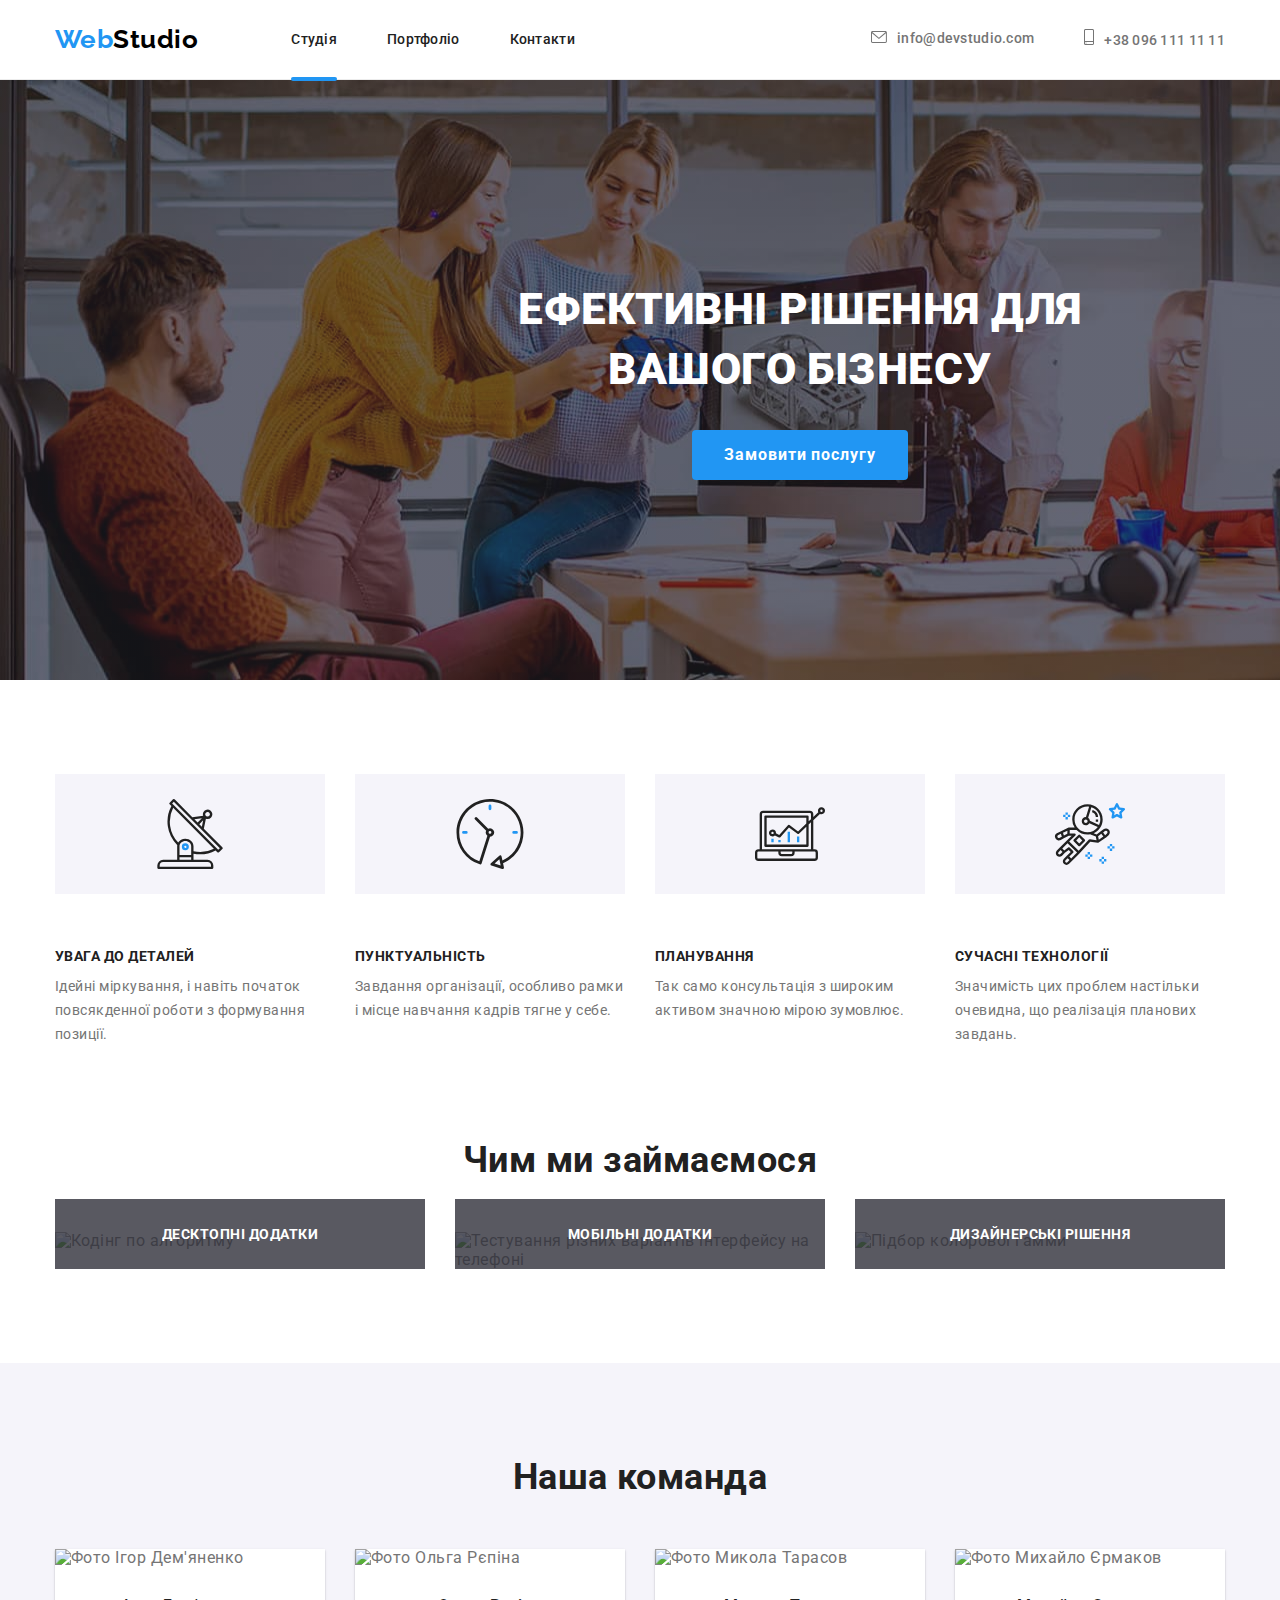
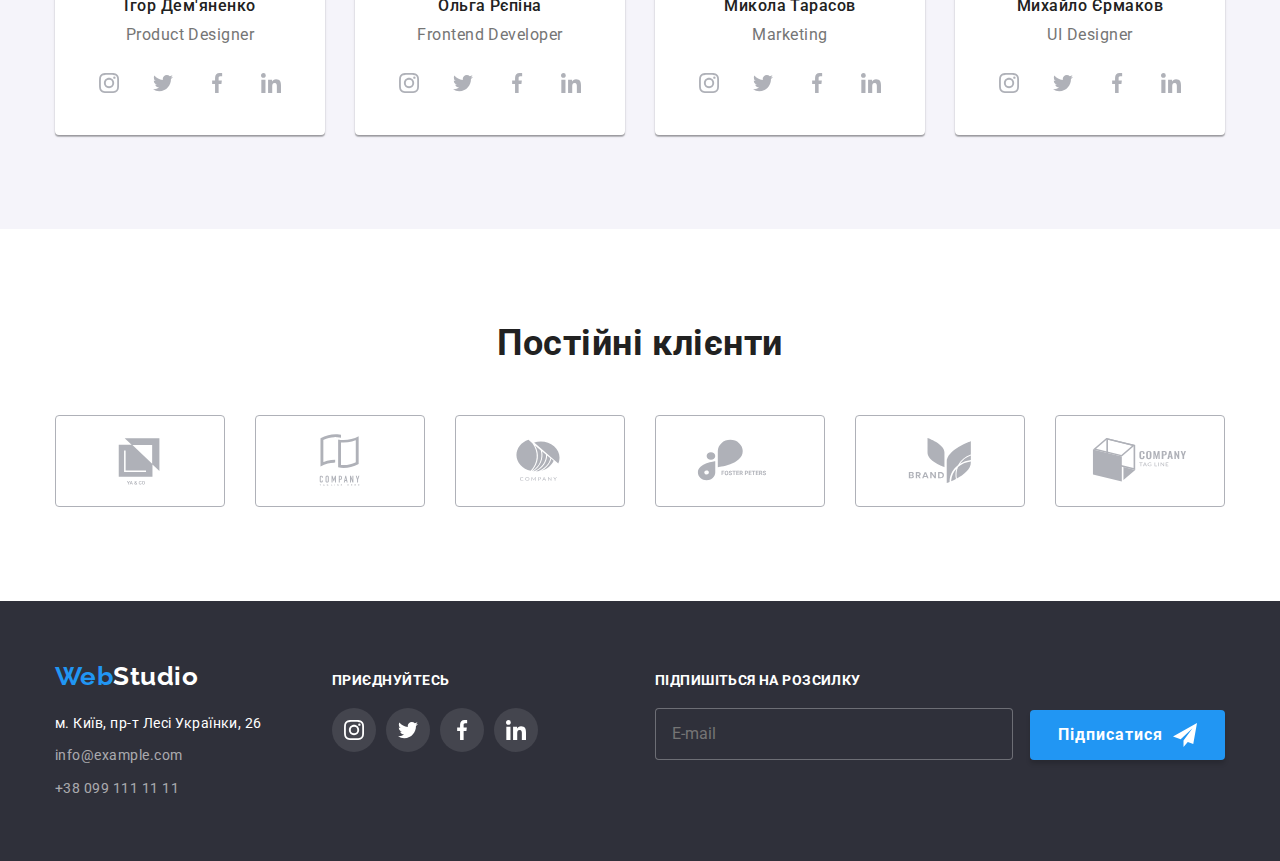
==== commit 295603be: "1" ====
--- a/index.html
+++ b/index.html
@@ -3,6 +3,7 @@
   <head>
     <meta charset="UTF-8" />
     <meta http-equiv="x-ua-compatible" content="ie=edge" />
+    <meta name="viewport" content="width=device-width, initial-scale=1.0" />
     <meta name="description" content="Готові рішення для бізнесу" />
     <title>WebStudio</title>
     <link rel="preconnect" href="https://fonts.googleapis.com" />
@@ -13,7 +14,7 @@
     />
     <link rel="stylesheet" href="https://cdn.jsdelivr.net/npm/modern-normalize@1.1.0/modern-normalize.min.css">
     <!--<link rel="stylesheet" href="css/styles.css" />-->
-    <link rel="stylesheet" href="/css/main.css" />
+    <link rel="stylesheet" href="./css/main.min.css" />
   </head>
   <body>
     <!--Шапка сайту-->
@@ -27,7 +28,7 @@
         >
         <ul class="menu__site-nav">
           <li class="menu__link">
-            <a class="menu__item current" href="./index.html">Студія</a>
+            <a class="menu__item menu__item--current" href="./index.html">Студія</a>
           </li>
           <li class="menu__link">
             <a class="menu__item" href="./portfolio.html">Портфоліо</a>
@@ -37,18 +38,18 @@
           </li>
         </ul>
       </nav>
-      <ul class="menu__contact--list">
-        <li class="menu__contact--item">
-          <a class="contacts" href="mailto:info@devstudio.com"
-            ><svg class="menu__icon" width="16" height="12">
+      <ul class="contact">
+        <li class="contact__item">
+          <a class="contact_link" href="mailto:info@devstudio.com"
+            ><svg class="contact__icon" width="16" height="12">
             <use href="./images/icons.svg#icon-envelope ">
             </use>
           </svg>info@devstudio.com</a
           >
         </li>
-        <li class="menu__contact--item">
-          <a class="contacts" href="tel:+380961111111">
-            <svg class="menu__icon" width="10" height="16">
+        <li class="contact__item">
+          <a class="contact_link" href="tel:+380961111111">
+            <svg class="contact__icon" width="10" height="16">
             <use href="./images/icons.svg#icon-smartphone">
             </use>
           </svg>+38 096 111 11 11</a>
--- a/css/main.min.css
+++ b/css/main.min.css
@@ -0,0 +1 @@
+:root{--main-color: #2196f3;--whight-color: #ffffff;--black-color: #000000;--h3-color: #212121;--p-color: #757575;--footer-color: #2f303a;--hero-color: #c4c4c4;--card-set-gap: 30px;--icon-color: #afb1b8;--accent-color: #188ce8;--transition-timing-function: cubic-bezier(0.4, 0, 0.2, 1)}html{-webkit-box-sizing:border-box;box-sizing:border-box}h1,h2,h3,h4,h5,h6,p,ul{margin:0;padding:0}img{display:block;max-width:100%;height:auto}.container{width:1200px;margin-left:auto;margin-right:auto;padding-left:15px;padding-right:15px}.section{padding-top:94px;padding-bottom:94px}li{list-style:none}.visually-hidden{position:absolute;white-space:nowrap;width:1px;height:1px;overflow:hidden;border:0;padding:0;clip:rect(0 0 0 0);-webkit-clip-path:inset(50%);clip-path:inset(50%);margin:-1px}body{font-family:"Roboto",sans-serif;color:var(--h3-color);background-color:var(--whight-color);font-size:16px;letter-spacing:.03em;color:var(--p-color)}.title{font-size:36px;line-height:1.16;text-align:center;margin-bottom:50px;color:var(--h3-color)}a{text-decoration:none;color:inherit}.footer__logo{font-family:"Raleway";font-weight:700;font-size:26px;line-height:1.19;text-decoration:none;color:var(--whight-color)}.menu__logo--part{color:#2196f3}header{border-bottom:1px solid #ececec}.page-header{display:-webkit-box;display:-ms-flexbox;display:flex;-webkit-box-align:center;-ms-flex-align:center;align-items:center}.contact{display:-webkit-box;display:-ms-flexbox;display:flex;-webkit-box-align:center;-ms-flex-align:center;align-items:center;font-weight:500;font-size:14px;line-height:1.14;letter-spacing:.02em;text-decoration:none;color:var(--p-color);fill:var(--p-color)}.contact svg{-webkit-transition:fill 250ms var(--transition-timing-function);transition:fill 250ms var(--transition-timing-function)}.contact{display:-webkit-box;display:-ms-flexbox;display:flex;margin-left:344px;-webkit-box-align:center;-ms-flex-align:center;align-items:center;margin-left:auto}.contact__item{display:-webkit-box;display:-ms-flexbox;display:flex;-ms-flex-wrap:wrap;flex-wrap:wrap;-webkit-box-align:center;-ms-flex-align:center;align-items:center;-webkit-transition:color 250ms var(--transition-timing-function);transition:color 250ms var(--transition-timing-function)}.contact__item:hover,.contact__item:focus{color:var(--main-color)}.contact__item:hover svg,.contact__item:focus svg{fill:var(--main-color)}.contact__item+.contact__item{margin-left:50px}.contact__icon{margin-right:10px}.menu{display:-webkit-box;display:-ms-flexbox;display:flex;padding-top:24px;padding-bottom:24px}.menu__logo{font-family:"Raleway";font-weight:700;font-size:26px;line-height:1.19;text-decoration:none;color:var(--black-color)}.menu__site-nav{display:-webkit-box;display:-ms-flexbox;display:flex;margin-left:93px;-webkit-box-align:center;-ms-flex-align:center;align-items:center}.menu__link:not(:last-child){margin-right:50px}.menu__link .menu__item--current::after{position:absolute;content:"";display:block;background-color:#2196f3;border-radius:2px;width:100%;height:4px;margin-top:28px}.menu__item{position:relative;font-weight:500;font-size:14px;line-height:1.14;letter-spacing:.02em;text-decoration:none;color:inherit;font-family:"Roboto",sans-serif;color:var(--h3-color);-webkit-transition:color 250ms var(--transition-timing-function);transition:color 250ms var(--transition-timing-function)}.menu__item:hover,.menu__item:focus,.menu__item .menu__item.menu__item--current{color:var(--main-color)}.hero{background-color:var(--hero-color);background-image:-webkit-gradient(linear, left top, left bottom, from(rgba(47, 48, 58, 0.4)), to(rgba(47, 48, 58, 0.4))),url(../images/hero.jpg);background-image:linear-gradient(rgba(47, 48, 58, 0.4), rgba(47, 48, 58, 0.4)),url(../images/hero.jpg);width:1600px;margin:0 auto;background-size:cover;background-repeat:no-repeat;padding-top:200px;padding-bottom:200px}.hero__button{-webkit-box-align:center;-ms-flex-align:center;align-items:center;letter-spacing:.06em;border-radius:4px;border:0cm;color:var(--whight-color);background-color:var(--main-color);font-family:inherit;font-weight:700;line-height:1.88;padding:10px 32px;cursor:pointer;-webkit-transition:background-color 250ms var(--transition-timing-function);transition:background-color 250ms var(--transition-timing-function)}.hero__button:hover,.hero__button:focus{background-color:#188ce8}.hero__container{display:-webkit-box;display:-ms-flexbox;display:flex;-webkit-box-orient:vertical;-webkit-box-direction:normal;-ms-flex-direction:column;flex-direction:column;-webkit-box-align:center;-ms-flex-align:center;align-items:center}.hero__title{margin-bottom:30px;font-weight:900;font-size:44px;line-height:1.36;text-align:center;margin-left:auto;margin-right:auto;text-transform:uppercase;color:var(--whight-color)}.advances h3{font-size:14px;line-height:1.14;text-transform:uppercase;color:var(--h3-color)}.advances p{font-size:14px;line-height:1.71}.advances__list{display:-webkit-box;display:-ms-flexbox;display:flex;-webkit-box-pack:center;-ms-flex-pack:center;justify-content:center}.advances__list>.advances__item{width:calc((100% - 3*var(--card-set-gap))/4)}.advances__item:not(:last-child){margin-right:var(--card-set-gap)}.advances__icons{display:-webkit-box;display:-ms-flexbox;display:flex;margin-bottom:55px;background-color:#f5f4fa;height:120px;-webkit-box-align:center;-ms-flex-align:center;align-items:center}.subtitle{margin-bottom:10px}.our-projects__list{display:-webkit-box;display:-ms-flexbox;display:flex;gap:var(--card-set-gap)}.our-projects__item{position:relative}.section.our-projects{padding-top:0}.our-projects__item--overlay{position:absolute;width:100%;bottom:0;padding:0;display:-webkit-box;display:-ms-flexbox;display:flex;-webkit-box-align:center;-ms-flex-align:center;align-items:center;-webkit-box-pack:center;-ms-flex-pack:center;justify-content:center;height:70px;background-color:rgba(47,48,58,.8)}.our-projects__title{margin:27px;text-transform:uppercase;font-weight:700;line-height:16px;font-size:14px;color:var(--whight-color)}.team{background-color:#f5f4fa}.team h3{font-weight:500;line-height:1.18;text-align:center;font-size:16px;color:var(--h3-color)}.team p{line-height:1.18;text-align:center}.card-item{display:-webkit-box;display:-ms-flexbox;display:flex;-ms-flex-preferred-size:calc((100% - 90px)/4);flex-basis:calc((100% - 90px)/4)}.container>.team__list{display:-webkit-box;display:-ms-flexbox;display:flex;-ms-flex-preferred-size:calc((100% - 90px)/4);flex-basis:calc((100% - 90px)/4);-webkit-box-pack:justify;-ms-flex-pack:justify;justify-content:space-between}.team__card{background-color:#fff;-webkit-box-shadow:0px 1px 3px rgba(0,0,0,.12),0px 1px 1px rgba(0,0,0,.14),0px 2px 1px rgba(0,0,0,.2);box-shadow:0px 1px 3px rgba(0,0,0,.12),0px 1px 1px rgba(0,0,0,.14),0px 2px 1px rgba(0,0,0,.2);border-radius:0px 0px 4px 4px}.description{padding-top:30px;padding-bottom:30px}.description__subtitle{padding-bottom:10px}.description__list{display:-webkit-box;display:-ms-flexbox;display:flex;margin-top:16px;-webkit-box-pack:center;-ms-flex-pack:center;justify-content:center}.link-social{display:-webkit-box;display:-ms-flexbox;display:flex;width:44px;height:44px;border-radius:50%;background-color:var(--whight-color);-webkit-box-pack:center;-ms-flex-pack:center;justify-content:center;-webkit-box-align:center;-ms-flex-align:center;align-items:center;-webkit-transition:fill 250ms var(--transition-timing-function);transition:fill 250ms var(--transition-timing-function);-webkit-transition:background-color 250ms var(--transition-timing-function);transition:background-color 250ms var(--transition-timing-function)}.link-social:hover,.link-social:focus{background-color:var(--main-color)}.link-social:hover .social-logo,.link-social:focus .social-logo{fill:var(--whight-color)}.description__icon:not(:last-child){margin-right:10px}.social-logo{fill:#afb1b8;margin:12px 12px;-webkit-transition:fill 250ms var(--transition-timing-function);transition:fill 250ms var(--transition-timing-function)}.clients__list{display:-webkit-box;display:-ms-flexbox;display:flex;gap:30px}.clients__list .clients__item{-ms-flex-preferred-size:calc((100% - 150px)/6);flex-basis:calc((100% - 150px)/6)}.clients__link{display:-webkit-box;display:-ms-flexbox;display:flex;-webkit-box-align:center;-ms-flex-align:center;align-items:center;-webkit-box-pack:center;-ms-flex-pack:center;justify-content:center;height:92px;border:1px solid #afb1b8;border:1px solid #afb1b8;border-radius:4px;cursor:pointer;-webkit-transition:fill 250ms var(--transition-timing-function);transition:fill 250ms var(--transition-timing-function);-webkit-transition:border 250ms var(--transition-timing-function);transition:border 250ms var(--transition-timing-function)}.clients__link:hover,.clients__link:focus{border:1px solid #2196f3}.clients__link:hover .clients__icon,.clients__link:focus .clients__icon{fill:#2196f3}.clients__icon{fill:#afb1b8;-webkit-transition:fill 250ms var(--transition-timing-function);transition:fill 250ms var(--transition-timing-function)}.filter{display:-webkit-box;display:-ms-flexbox;display:flex;-webkit-box-pack:center;-ms-flex-pack:center;justify-content:center;margin-bottom:50px}.filter li:not(:last-child){margin-right:8px}.filter__button{font-size:16px;font-weight:500;line-height:1.625;text-align:center;cursor:pointer;color:var(--h3-color);font-family:"Roboto",sans-serif;border:0;border-radius:4px;padding:6px 22px;-webkit-transition:color 250ms var(--transition-timing-function),background-color 250ms var(--transition-timing-function),color 250ms var(--transition-timing-function),-webkit-box-shadow 250ms var(--transition-timing-function);transition:color 250ms var(--transition-timing-function),background-color 250ms var(--transition-timing-function),color 250ms var(--transition-timing-function),-webkit-box-shadow 250ms var(--transition-timing-function);transition:color 250ms var(--transition-timing-function),background-color 250ms var(--transition-timing-function),color 250ms var(--transition-timing-function),box-shadow 250ms var(--transition-timing-function);transition:color 250ms var(--transition-timing-function),background-color 250ms var(--transition-timing-function),color 250ms var(--transition-timing-function),box-shadow 250ms var(--transition-timing-function),-webkit-box-shadow 250ms var(--transition-timing-function)}.filter__button:focus,.filter__button:hover{background:var(--main-color);-webkit-box-shadow:0px 3px 1px rgba(0,0,0,.1),0px 1px 2px rgba(0,0,0,.08),0px 2px 2px rgba(0,0,0,.12);box-shadow:0px 3px 1px rgba(0,0,0,.1),0px 1px 2px rgba(0,0,0,.08),0px 2px 2px rgba(0,0,0,.12);border-radius:4px;color:var(--whight-color)}.active{background:var(--main-color);-webkit-box-shadow:0px 3px 1px rgba(0,0,0,.1),0px 1px 2px rgba(0,0,0,.08),0px 2px 2px rgba(0,0,0,.12);box-shadow:0px 3px 1px rgba(0,0,0,.1),0px 1px 2px rgba(0,0,0,.08),0px 2px 2px rgba(0,0,0,.12);border-radius:4px;color:var(--whight-color)}.card__list h3{font-size:18px;line-height:2;letter-spacing:.06em;color:var(--h3-color)}.card__list p{line-height:1.875}.card__list a{text-decoration:none}.description--portfolio{color:var(--p-color);text-decoration:none}.card__description--title{color:var(--h3-color)}.card__link{display:block;-webkit-transition:-webkit-box-shadow 250ms var(--transition-timing-function);transition:-webkit-box-shadow 250ms var(--transition-timing-function);transition:box-shadow 250ms var(--transition-timing-function);transition:box-shadow 250ms var(--transition-timing-function), -webkit-box-shadow 250ms var(--transition-timing-function)}.card__list{display:-webkit-box;display:-ms-flexbox;display:flex;-ms-flex-wrap:wrap;flex-wrap:wrap;margin-left:calc(-1*var(--card-set-gap));margin-top:calc(-1*var(--card-set-gap))}.card__list>.card__link{-ms-flex-preferred-size:calc((100% - 3*var(--card-set-gap))/3);flex-basis:calc((100% - 3*var(--card-set-gap))/3);-webkit-box-pack:justify;-ms-flex-pack:justify;justify-content:space-between;margin-left:var(--card-set-gap);margin-top:var(--card-set-gap)}.card__description{padding:20px 24px;border-left:1px solid #eee;border-right:1px solid #eee;border-bottom:1px solid #eee}.card--overlay{width:100%;position:relative;overflow:hidden}.card__text--overlay{display:-webkit-box;display:-ms-flexbox;display:flex;-webkit-box-align:center;-ms-flex-align:center;align-items:center;-webkit-box-pack:center;-ms-flex-pack:center;justify-content:center;position:absolute;background-color:rgba(33,150,243,.9);font-weight:400;font-size:18px;line-height:1.55;letter-spacing:.03em;color:var(--whight-color);top:0px;left:0px;padding-left:24px;padding-right:24px;overflow:hidden;height:100%;width:100%;-webkit-transition:-webkit-transform 250ms cubic-bezier(0.4, 0, 0.2, 1);transition:-webkit-transform 250ms cubic-bezier(0.4, 0, 0.2, 1);transition:transform 250ms cubic-bezier(0.4, 0, 0.2, 1);transition:transform 250ms cubic-bezier(0.4, 0, 0.2, 1), -webkit-transform 250ms cubic-bezier(0.4, 0, 0.2, 1);-webkit-transform:translateY(100%);transform:translateY(100%)}.card__link--overflow{display:block;-webkit-transition:-webkit-box-shadow 250ms var(--transition-timing-function);transition:-webkit-box-shadow 250ms var(--transition-timing-function);transition:box-shadow 250ms var(--transition-timing-function);transition:box-shadow 250ms var(--transition-timing-function), -webkit-box-shadow 250ms var(--transition-timing-function)}.card__link--overflow:hover,.card__link--overflow:focus{-webkit-box-shadow:0px 1px 1px rgba(0,0,0,.12),0px 4px 4px rgba(0,0,0,.06),1px 4px 6px rgba(0,0,0,.16);box-shadow:0px 1px 1px rgba(0,0,0,.12),0px 4px 4px rgba(0,0,0,.06),1px 4px 6px rgba(0,0,0,.16)}.card__link--overflow:hover .card__text--overlay,.card__link--overflow:focus .card__text--overlay{-webkit-transform:translateY(0%);transform:translateY(0%)}.backdrop{position:fixed;top:0;bottom:0;right:0;left:0;width:100%;height:100%;background-color:rgba(0,0,0,.2);opacity:1;-webkit-transition:opacity 250ms var(--transition-timing-function);transition:opacity 250ms var(--transition-timing-function)}.modal{position:absolute;top:50%;left:50%;-webkit-transform:translate(-50%, -50%);transform:translate(-50%, -50%);width:528px;padding:40px;-webkit-transition:-webkit-transform 250ms var(--transition-timing-function) 100ms;transition:-webkit-transform 250ms var(--transition-timing-function) 100ms;transition:transform 250ms var(--transition-timing-function) 100ms;transition:transform 250ms var(--transition-timing-function) 100ms, -webkit-transform 250ms var(--transition-timing-function) 100ms;background-color:var(--whight-color);z-index:100}.modal__close--icon{-webkit-transition:fill 250ms var(--transition-timing-function) 100ms;transition:fill 250ms var(--transition-timing-function) 100ms}.modal__close--button{display:-webkit-box;display:-ms-flexbox;display:flex;-webkit-box-align:center;-ms-flex-align:center;align-items:center;-webkit-box-pack:center;-ms-flex-pack:center;justify-content:center;position:absolute;top:8px;right:8px;padding:0;width:30px;height:30px;border-radius:50%;border:1px solid rgba(0,0,0,.1);fill:#000;background:none;cursor:pointer}.modal__close--button:hover,.modal__close--button:focus{fill:var(--main-color)}.backdrop.is-hidden{opacity:0;pointer-events:none;visibility:hidden}.modal__title{margin-bottom:12px;line-height:16px;color:var(--h3-color);font-weight:700;font-size:20px;text-align:center}.modal__label{display:block;margin-bottom:4px;font-size:12px;line-height:14px}.modal__form--field{position:relative;margin-bottom:10px}.modal__form--input{display:block;width:100%;border:1px solid rgba(33,33,33,.2);border-radius:4px;height:40px;z-index:100;padding-left:40px;-webkit-transition:border 250ms var(--transition-timing-function);transition:border 250ms var(--transition-timing-function);font-size:12px;line-height:14px}.modal__form--input:hover,.modal__form--input:focus{outline:0;border:1px solid var(--main-color);border-radius:4px}.modal__form--input:hover+.modal__form--icon,.modal__form--input:focus+.modal__form--icon{fill:var(--main-color)}.modal__form--icon{position:absolute;left:12px;top:50%;-webkit-transform:translateY(-50%);transform:translateY(-50%);-webkit-transition:fill 250ms var(--transition-timing-function);transition:fill 250ms var(--transition-timing-function)}.modal__form--textarea{width:100%;height:120px;margin-bottom:20px;padding:12px 16px;resize:none;border:1px solid rgba(33,33,33,.2);-webkit-transition:border 250ms var(--transition-timing-function);transition:border 250ms var(--transition-timing-function);font-size:12px;line-height:14px}.modal__form--textarea:hover,.modal__form--textarea:focus{outline:0;border:1px solid var(--main-color);border-radius:4px}.privacy{color:var(--main-color);-webkit-transition:-webkit-text-decoration 250ms var(--transition-timing-function);transition:-webkit-text-decoration 250ms var(--transition-timing-function);transition:text-decoration 250ms var(--transition-timing-function);transition:text-decoration 250ms var(--transition-timing-function), -webkit-text-decoration 250ms var(--transition-timing-function)}.privacy:hover,.privacy:focus{text-decoration:none}.privacy__button{background-color:var(--main-color);color:var(--whight-color);margin:30px auto 0;padding:10px 52px;width:200px;-webkit-box-shadow:0px 4px 4px rgba(0,0,0,.15);box-shadow:0px 4px 4px rgba(0,0,0,.15);border-radius:4px;border:0px;cursor:pointer;-webkit-transition:background-color 250ms var(--transition-timing-function);transition:background-color 250ms var(--transition-timing-function);font-weight:700;font-size:16px;line-height:30px}.privacy__button:hover,.privacy__button:focus{background-color:var(--accent-color)}.label__privacy{width:100%;cursor:pointer;font-weight:400;font-size:14px;line-height:24px;letter-spacing:.03em;padding-left:7px;display:-webkit-box;display:-ms-flexbox;display:flex;-webkit-box-align:center;-ms-flex-align:center;align-items:center}.checkbox__privacy{position:relative;text-align:center}.modal__form--checkbox{position:absolute;width:1px;height:1px;margin:-1px;border:0;padding:0;white-space:nowrap;-webkit-clip-path:inset(100%);clip-path:inset(100%);clip:rect(0 0 0 0);overflow:hidden}.modal__form--checkbox:hover~.checkbox__checked,.modal__form--checkbox:focus~.checkbox__checked{border-color:var(--main-color)}.modal__form--checkbox:checked~.checkbox__checked{opacity:1;background-color:var(--main-color);fill:#fff}.modal__form--checkbox:checked~.checkbox__modal--icon{opacity:1;background-color:var(--main-color);fill:#fff}.checkbox__modal--icon{width:100%;width:16px;height:15px;-webkit-transition:opasity 250ms var(--transition-timing-function);transition:opasity 250ms var(--transition-timing-function);display:-webkit-box;display:-ms-flexbox;display:flex;-webkit-box-align:center;-ms-flex-align:center;align-items:center;position:absolute}.checkbox__checked{width:16px;height:15px;display:-webkit-box;display:-ms-flexbox;display:flex;border:2px solid var(--h3-color);border-radius:2px;margin-right:7px}.modal__form--checkbox~.checkbox__modal--icon{opacity:0}.footer{padding:60px 0;display:-webkit-box;display:-ms-flexbox;display:flex;background-color:var(--footer-color)}.footer__item:first-child{margin-top:20px}.footer__item:not(:last-child){margin-bottom:9px}.footer__map{font-style:normal;font-size:14px;line-height:1.71;text-decoration:none;color:var(--whight-color)}.footer__contacts{font-size:14px;line-height:1.71;text-decoration:none;color:rgba(255,255,255,.6);-webkit-transition:color 250ms var(--transition-timing-function);transition:color 250ms var(--transition-timing-function)}.footer__contacts:hover,.footer__contacts:focus{color:var(--main-color)}.join__subtitle{margin-bottom:20px;color:var(--whight-color);text-transform:uppercase;font-size:14px}.join{margin-left:70px}.join__list{display:-webkit-box;display:-ms-flexbox;display:flex}.join__link{display:-webkit-box;display:-ms-flexbox;display:flex;width:44px;height:44px;border-radius:50%;background-color:rgba(255,255,255,.1);-ms-flex-preferred-size:calc((100% - 30px)/4);flex-basis:calc((100% - 30px)/4);-webkit-transition:fill 250ms var(--transition-timing-function);transition:fill 250ms var(--transition-timing-function);-webkit-transition:background-color 250ms var(--transition-timing-function);transition:background-color 250ms var(--transition-timing-function)}.join__link:hover,.join__link:focus{background-color:#2196f3}.join__link:hover .join__icon,.join__link:focus .join__icon{fill:var(--whight-color)}.join__logo:not(:last-child){margin-right:10px}.join__icon{fill:var(--whight-color);margin:12px 12px}.foot .container{display:-webkit-box;display:-ms-flexbox;display:flex;-webkit-box-align:baseline;-ms-flex-align:baseline;align-items:baseline}.footer__content{display:-webkit-box;display:-ms-flexbox;display:flex;-webkit-box-align:baseline;-ms-flex-align:baseline;align-items:baseline}.subscribe{display:-webkit-box;display:-ms-flexbox;display:flex;-webkit-box-align:end;-ms-flex-align:end;align-items:flex-end;margin-left:auto;width:570px}.subscribe .subscribe__form{display:-webkit-box;display:-ms-flexbox;display:flex;-webkit-box-align:end;-ms-flex-align:end;align-items:flex-end;-webkit-box-pack:center;-ms-flex-pack:center;justify-content:center}.subscribe__label{text-transform:uppercase;text-align:left;color:var(--whight-color);font-weight:700;font-size:14px;line-height:16px;letter-spacing:.03em}.input__subscribe{border:1px solid rgba(255,255,255,.3);border-radius:4px;background:-webkit-gradient(linear, left bottom, left top, from(rgba(33, 150, 243, 0)), to(rgba(33, 150, 243, 0)));background:linear-gradient(0deg, rgba(33, 150, 243, 0), rgba(33, 150, 243, 0));margin-top:20px;padding-top:15px;padding-bottom:15px;padding-left:16px;width:358px;color:rgba(255,255,255,.6);font-size:16px;line-height:20px;-webkit-transition:border 250ms var(--transition-timing-function);transition:border 250ms var(--transition-timing-function)}.input__subscribe:hover,.input__subscribe:focus{border:1px solid var(--main-color);outline:0}.subscribe__button{display:-webkit-box;display:-ms-flexbox;display:flex;cursor:pointer;-webkit-box-align:center;-ms-flex-align:center;align-items:center;height:50px;margin-left:12px;color:var(--whight-color);background-color:var(--main-color);border:#2196f3;border-radius:4px;-webkit-box-shadow:0px 4px 4px rgba(0,0,0,.15);box-shadow:0px 4px 4px rgba(0,0,0,.15);font-weight:700;font-size:16px;line-height:30px;letter-spacing:.06em;padding:10px 28px;-webkit-transition:background-color 250ms var(--transition-timing-function);transition:background-color 250ms var(--transition-timing-function)}.subscribe__button:hover,.subscribe__button:focus{background-color:var(--accent-color)}.subscribe__icon{margin-left:10px;fill:var(--whight-color)}/*# sourceMappingURL=main.min.css.map */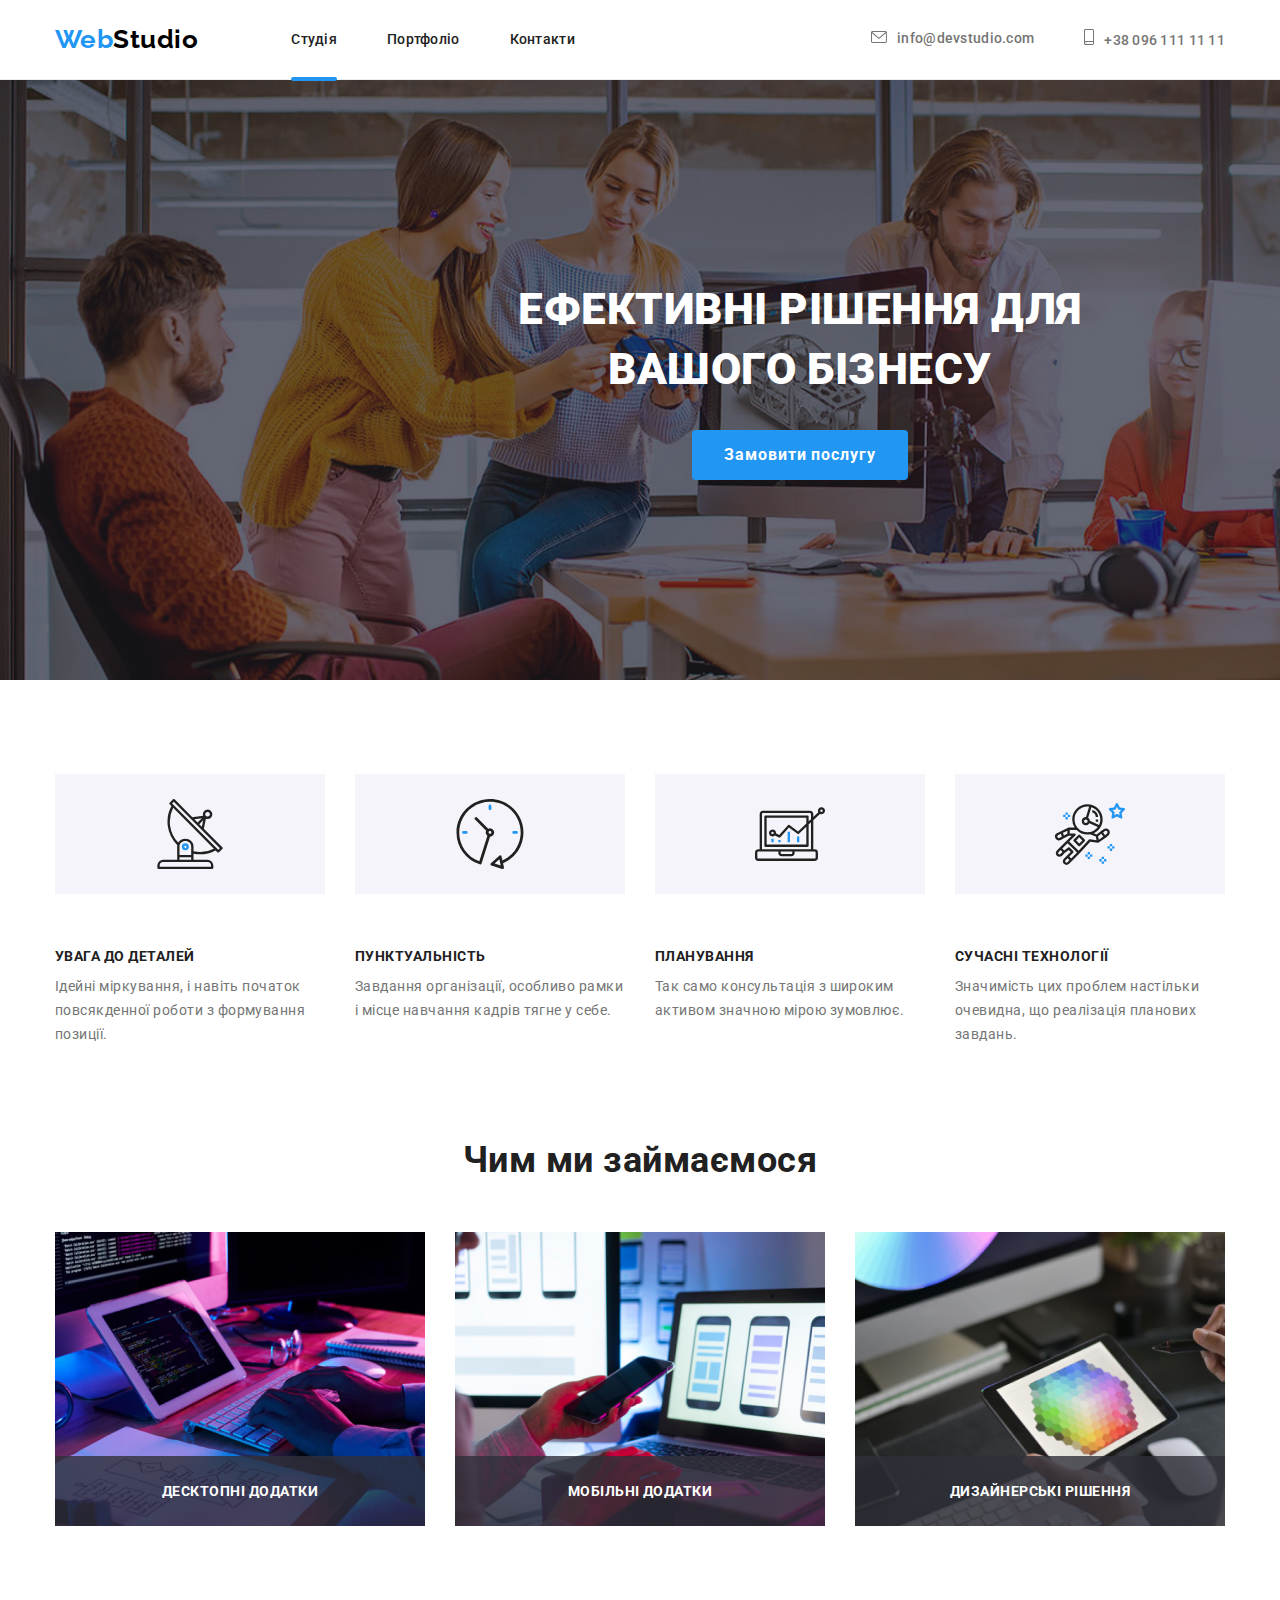
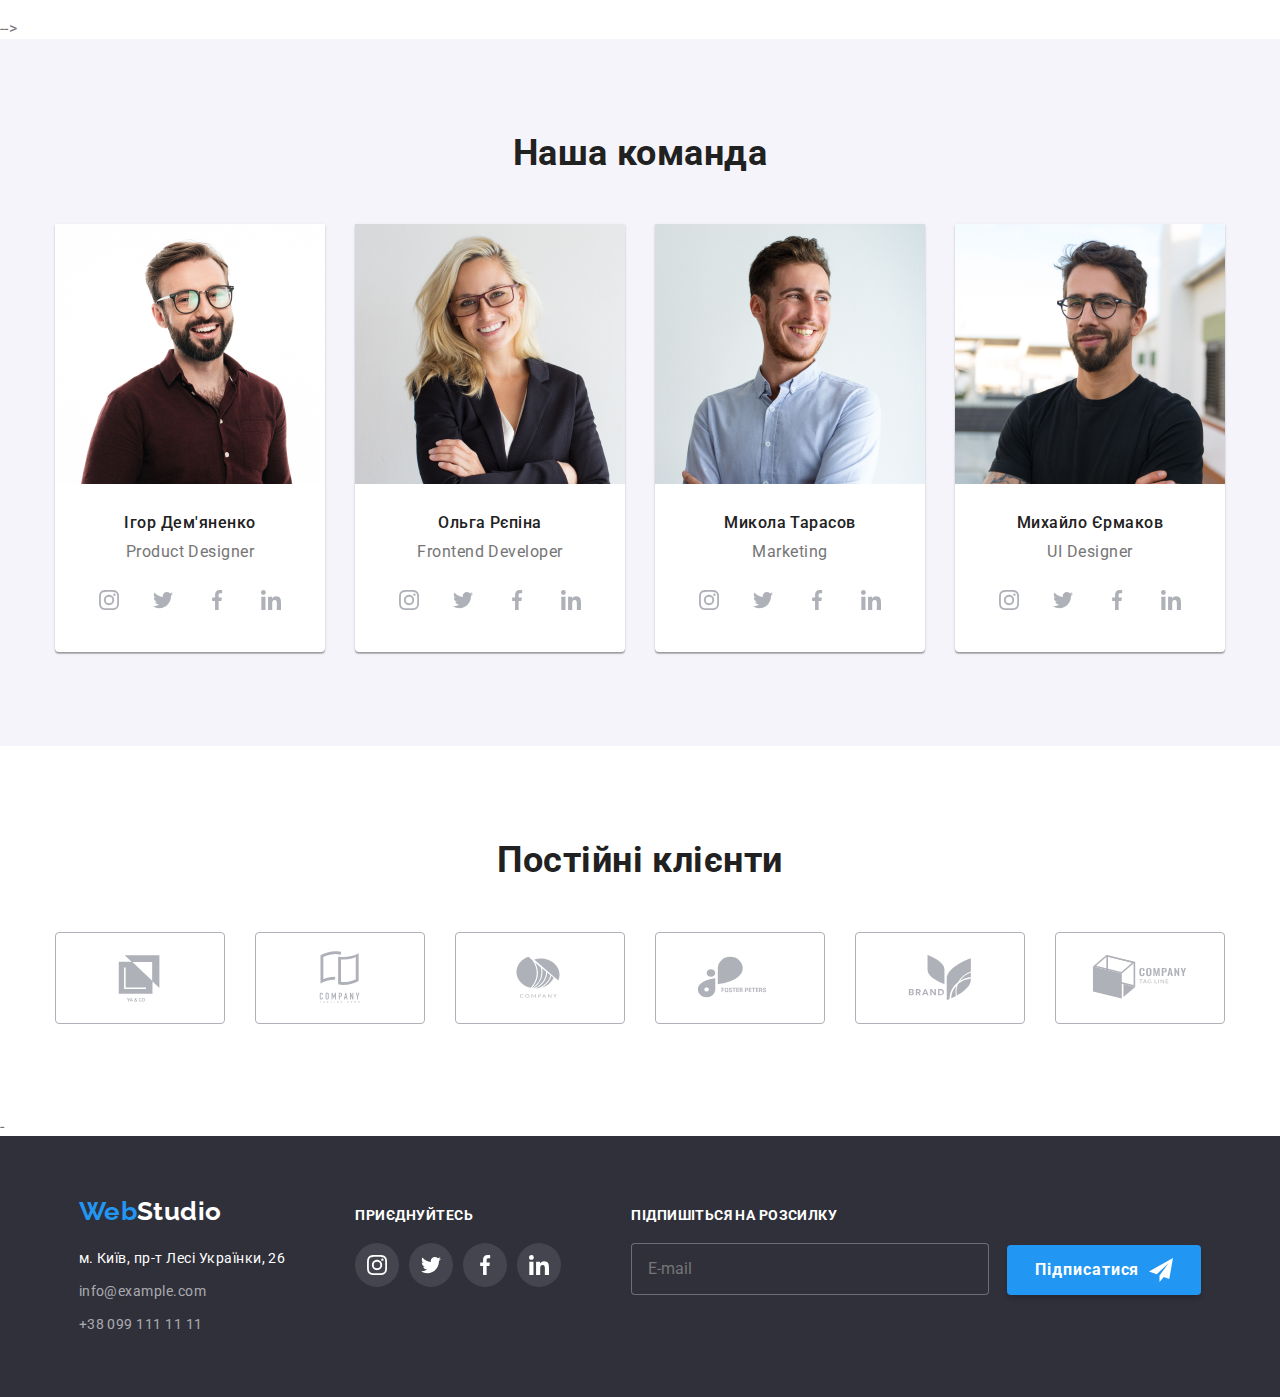
==== commit 8d59b0db: "fix" ====
--- a/index.html
+++ b/index.html
@@ -12,7 +12,10 @@
       href="https://fonts.googleapis.com/css2?family=Raleway:wght@700&family=Roboto:wght@400;500;700;900&display=swap"
       rel="stylesheet"
     />
-    <link rel="stylesheet" href="https://cdn.jsdelivr.net/npm/modern-normalize@1.1.0/modern-normalize.min.css">
+    <link
+      rel="stylesheet"
+      href="https://cdn.jsdelivr.net/npm/modern-normalize@1.1.0/modern-normalize.min.css"
+    />
     <!--<link rel="stylesheet" href="css/styles.css" />-->
     <link rel="stylesheet" href="./css/main.min.css" />
   </head>
@@ -20,53 +23,53 @@
     <!--Шапка сайту-->
     <header class="header">
       <div class="container page-header">
-      <!-- Навігація на інші сторінки -->
-       <nav class="menu">
-        <a class="menu__logo" href="index.html"
+        <!-- Навігація на інші сторінки -->
+        <nav class="menu">
+          <a class="menu__logo" href="index.html">
+            <span class="menu__logo--part">Web</span>Studio</a
           >
-          <span class="menu__logo--part">Web</span>Studio</a
-        >
-        <ul class="menu__site-nav">
-          <li class="menu__link">
-            <a class="menu__item menu__item--current" href="./index.html">Студія</a>
-          </li>
-          <li class="menu__link">
-            <a class="menu__item" href="./portfolio.html">Портфоліо</a>
-          </li>
-          <li class="menu__link">
-            <a class="menu__item" href="/contact">Контакти</a>
+          <ul class="menu__site-nav">
+            <li class="menu__link">
+              <a class="menu__item menu__item--current" href="./index.html"
+                >Студія</a
+              >
+            </li>
+            <li class="menu__link">
+              <a class="menu__item" href="./portfolio.html">Портфоліо</a>
+            </li>
+            <li class="menu__link">
+              <a class="menu__item" href="/contact">Контакти</a>
+            </li>
+          </ul>
+        </nav>
+        <ul class="contact">
+          <li class="contact__item">
+            <a class="contact_link" href="mailto:info@devstudio.com"
+              ><svg class="contact__icon" width="16" height="12">
+                <use href="./images/SVG/icons.svg#icon-envelope "></use></svg
+              >info@devstudio.com</a
+            >
+          </li>
+          <li class="contact__item">
+            <a class="contact_link" href="tel:+380961111111">
+              <svg class="contact__icon" width="10" height="16">
+                <use href="./images/SVG/icons.svg#icon-smartphone"></use></svg
+              >+38 096 111 11 11</a
+            >
           </li>
         </ul>
-      </nav>
-      <ul class="contact">
-        <li class="contact__item">
-          <a class="contact_link" href="mailto:info@devstudio.com"
-            ><svg class="contact__icon" width="16" height="12">
-            <use href="./images/icons.svg#icon-envelope ">
-            </use>
-          </svg>info@devstudio.com</a
-          >
-        </li>
-        <li class="contact__item">
-          <a class="contact_link" href="tel:+380961111111">
-            <svg class="contact__icon" width="10" height="16">
-            <use href="./images/icons.svg#icon-smartphone">
-            </use>
-          </svg>+38 096 111 11 11</a>
-        </li>
-      </ul>
-    </div>
+      </div>
     </header>
     <!--Основний контент-->
     <main>
-      <!--Банер-->
+      
       <section class="hero">
         <div class="container hero__container">
         <h1 class="hero__title">Ефективні рішення для <br>вашого бізнесу</br></h1>
         <button class="hero__button" type="button" data-modal-open>Замовити послугу</button>
       </div>
     </section>
-      <!--Чому саме ми-->
+      
       <section class="advances section">
         <div class="container">
         <h2 class="title visually-hidden">Переваги</h2>
@@ -74,7 +77,7 @@
           <li class="advances__item">
             <div class="advances__icons">                   
               <svg height="70" widht="70" class="icons-items">
-                      <use href="./images/icons.svg#icon-antenna"></use>                                 
+                      <use href="./images/SVG/icons.svg#icon-antenna"></use>                                 
                     </svg></div>
             <h3 class="subtitle">УВАГА ДО ДЕТАЛЕЙ</h3>
             <p>
@@ -85,7 +88,7 @@
           <li class="advances__item">
             <div class="advances__icons">                   
               <svg height="70" widht="70" class="icons-items">
-                      <use href="./images/icons.svg#icon-clock"></use>                                 
+                      <use href="./images/SVG/icons.svg#icon-clock"></use>                                 
                     </svg></div>
             <h3 class="subtitle">ПУНКТУАЛЬНІСТЬ</h3>
             <p>
@@ -96,7 +99,7 @@
           <li class="advances__item">
                         <div class="advances__icons">                   
               <svg height="70" widht="70" class="icons-items">
-                      <use href="./images/icons.svg#icon-diagram"></use>                                 
+                      <use href="./images/SVG/icons.svg#icon-diagram"></use>                                 
                     </svg></div>
             <h3 class="subtitle">ПЛАНУВАННЯ</h3>
             <p>
@@ -106,7 +109,7 @@
           <li class="advances__item">
                         <div class="advances__icons">                   
               <svg height="70" widht="70" class="icons-items">
-                      <use href="./images/icons.svg#icon-astronaut"></use>                                 
+                      <use href="./images/SVG/icons.svg#icon-astronaut"></use>                                 
                     </svg></div>
             <h3 class="subtitle">СУЧАСНІ ТЕХНОЛОГІЇ</h3>
             <p>
@@ -116,52 +119,87 @@
           </li>
         </ul>
       </section>
-      <!--Чим ми займаємося-->
+
       <section class="our-projects section">
         <div class="container">
         <h2 class="title">Чим ми займаємося</h2>
         <ul class="our-projects__list">
           <li class="our-projects__item">
-            <img src="images/pic1.jpg" alt="Кодінг по алгоритму" width="370" />
+            <source
+                  srcset="./images/about/about1-l.jpg 1x, ./images/about/about1-l@2x.jpg 2x"
+                  media="(min-width: 1200px)"
+                />
+                <img
+                src="./images/about/about1-l.jpg"
+                alt="людина пише код"
+                width="370"
+              />
+              </picture>
 <div class="our-projects__item--overlay"> 
 <p class="our-projects__title">Десктопні додатки</p>
 </div>
           </li>
           <li class="our-projects__item">
-            <img
-              src="images/pic2.jpg"
-              alt="Тестування різних варіантів інтерфейсу на телефоні"
-              width="370"
-            />
+<picture>
+                <source
+                  srcset="./images/about/about2-l.jpg 1x, ./images/about/about2-l@2x.jpg 2x"
+                  media="(min-width: 1200px)"
+                />
+                <img
+                src="./images/about/about2-l.jpg"
+                alt="Дизайнер малює адаптив для телефону"
+                width="370"
+              />
+              </picture>
 <div class="our-projects__item--overlay">
 <p class="our-projects__title">Мобільні додатки</p>
 </div>
           </li>
           <li class="our-projects__item">
-            <img
-              src="images/pic3.jpg"
-              alt="Підбор колорової гамми"
-              width="370"/>
+   <picture>
+                <source
+                  srcset="./images/about/about3-l.jpg 1x, ./images/about/about2-l@2x.jpg 2x"
+                  media="(min-width: 1200px)"
+                />
+                <img
+                src="./images/about/about3-l.jpg"
+                alt="Підбор дизайнерського рішення"
+                width="370"
+              />
+              </picture>
 <div class="our-projects__item--overlay">
 <p class="our-projects__title">Дизайнерські рішення</p>
 </div>            
           </li>
         </ul>
       </div>
-      </section>
-      <!--Наша команда-->
+      </section>-->
+
       <section class="team section">
         <div class="container">
         <h2 class="title">Наша команда</h2>
-        <!--card1-->
         <ul class="team__list">
           <li class="team__item">
             <div class="team__card">
-              <img
-                src="images/team1.jpg"
+<picture>
+                <source
+                  srcset="./images/team/team1-l.jpg 1x, ./images/team/team1-l@2x.jpg 2x"
+                  media="(min-width: 1200px)"
+                />
+                <source
+                  srcset="./images/team/team1-m.jpg 1x, ./images/team/team1-m@2x.jpg 2x"
+                  media="(min-width: 768px)"
+                />
+                <source
+                  srcset="./images/team/team1-s.jpg 1x, ./images/team/team1-s@2x.jpg 2x"
+                  media="(max-width: 767px)"
+                />
+                <img
+                src="./images/team/team1-s.jpg"
                 alt="Фото Ігор Дем'яненко"
                 width="270"
               />
+              </picture>
               <div class="description"><h3 class="description__subtitle">Ігор Дем'яненко</h3>
               <p class="description__text" lang="en">Product Designer</p>
                         <ul class="description__list">
@@ -169,38 +207,55 @@
                <a href="" class="link-social">
               <svg class="social-logo" width="20"
                   height="20">
-              <use href="./images/icons.svg#icon-instagram"></use>
-              </svg></a>
-            </li>
-            <li class="description__icon">
-               <a href="" class="link-social">
-              <svg class="social-logo"  width="20"
-                  height="20">
-                <use href="./images/icons.svg#icon-twitter"></use>
-              </svg></a>
-            </li>
-            <li class="description__icon">
-               <a href="" class="link-social">
-              <svg class="social-logo"  width="20"
-                  height="20">
-                <use href="./images/icons.svg#icon-facebook"></use>
-              </svg></a>
-            </li>
-            <li class="description__icon">
-               <a href="" class="link-social">
-              <svg class="social-logo"  width="20"
-                  height="20">
-                <use href="./images/icons.svg#icon-linkedin"></use>
+              <use href="./images/SVG/icons.svg#icon-instagram"></use>
+              </svg></a>
+            </li>
+            <li class="description__icon">
+               <a href="" class="link-social">
+              <svg class="social-logo"  width="20"
+                  height="20">
+                <use href="./images/SVG/icons.svg#icon-twitter"></use>
+              </svg></a>
+            </li>
+            <li class="description__icon">
+               <a href="" class="link-social">
+              <svg class="social-logo"  width="20"
+                  height="20">
+                <use href="./images/SVG/icons.svg#icon-facebook"></use>
+              </svg></a>
+            </li>
+            <li class="description__icon">
+               <a href="" class="link-social">
+              <svg class="social-logo"  width="20"
+                  height="20">
+                <use href="./images/SVG/icons.svg#icon-linkedin"></use>
               </svg></a>
             </li>
           </ul>
             </div>
           </div>
           </li>
-          <!--card2-->
           <li class="team__item">
             <div class="team__card">
-              <img src="images/team2.jpg" alt="Фото Ольга Рєпіна" width="270" />
+              <picture>
+                <source
+                  srcset="./images/team/team2-l.jpg 1x, ./images/team/team2-l@2x.jpg 2x"
+                  media="(min-width: 1200px)"
+                />
+                <source
+                  srcset="./images/team/team2-m.jpg 1x, ./images/team/team2-m@2x.jpg 2x"
+                  media="(min-width: 768px)"
+                />
+                <source
+                  srcset="./images/team/team2-s.jpg 1x, ./images/team/team2-s@2x.jpg 2x"
+                  media="(max-width: 767px)"
+                />
+                <img
+                src="./images/team/team2-s.jpg"
+                alt="Фото Ольга Рєпіна"
+                width="270"
+              />
+              </picture>
               <div class="description"><h3 class="description__subtitle">Ольга Рєпіна</h3>
               <p class="description__text" lang="en">Frontend Developer</p>
              <ul class="description__list">
@@ -208,42 +263,55 @@
                <a href="" class="link-social">
               <svg class="social-logo" width="20"
                   height="20">
-              <use href="./images/icons.svg#icon-instagram"></use>
-              </svg></a>
-            </li>
-            <li class="description__icon">
-               <a href="" class="link-social">
-              <svg class="social-logo"  width="20"
-                  height="20">
-                <use href="./images/icons.svg#icon-twitter"></use>
-              </svg></a>
-            </li>
-            <li class="description__icon">
-               <a href="" class="link-social">
-              <svg class="social-logo"  width="20"
-                  height="20">
-                <use href="./images/icons.svg#icon-facebook"></use>
-              </svg></a>
-            </li>
-            <li class="description__icon">
-               <a href="" class="link-social">
-              <svg class="social-logo"  width="20"
-                  height="20">
-                <use href="./images/icons.svg#icon-linkedin"></use>
+              <use href="./images/SVG/icons.svg#icon-instagram"></use>
+              </svg></a>
+            </li>
+            <li class="description__icon">
+               <a href="" class="link-social">
+              <svg class="social-logo"  width="20"
+                  height="20">
+                <use href="./images/SVG/icons.svg#icon-twitter"></use>
+              </svg></a>
+            </li>
+            <li class="description__icon">
+               <a href="" class="link-social">
+              <svg class="social-logo"  width="20"
+                  height="20">
+                <use href="./images/SVG/icons.svg#icon-facebook"></use>
+              </svg></a>
+            </li>
+            <li class="description__icon">
+               <a href="" class="link-social">
+              <svg class="social-logo"  width="20"
+                  height="20">
+                <use href="./images/SVG/icons.svg#icon-linkedin"></use>
               </svg></a>
             </li>
           </ul>
             </div>
           </div>
           </li>
-          <!--card3-->
           <li class="team__item">
             <div class="team__card">
-              <img
-                src="images/team3.jpg"
+<picture>
+                <source
+                  srcset="./images/team/team3-l.jpg 1x, ./images/team/team3-l@2x.jpg 2x"
+                  media="(min-width: 1200px)"
+                />
+                <source
+                  srcset="./images/team/team3-m.jpg 1x, ./images/team/team3-m@2x.jpg 2x"
+                  media="(min-width: 768px)"
+                />
+                <source
+                  srcset="./images/team/team3-s.jpg 1x, ./images/team/team3-s@2x.jpg 2x"
+                  media="(max-width: 767px)"
+                />
+                <img
+                src="./images/team/team3-s.jpg"
                 alt="Фото Микола Тарасов"
                 width="270"
               />
+              </picture>
               <div class="description"><h3 class="description__subtitle">Микола Тарасов</h3>
               <p class="description__text" lang="en">Marketing</p>
               <ul class="description__list">
@@ -251,42 +319,55 @@
                <a href="" class="link-social">
               <svg class="social-logo" width="20"
                   height="20">
-              <use href="./images/icons.svg#icon-instagram"></use>
-              </svg></a>
-            </li>
-            <li class="description__icon">
-               <a href="" class="link-social">
-              <svg class="social-logo"  width="20"
-                  height="20">
-                <use href="./images/icons.svg#icon-twitter"></use>
-              </svg></a>
-            </li>
-            <li class="description__icon">
-               <a href="" class="link-social">
-              <svg class="social-logo"  width="20"
-                  height="20">
-                <use href="./images/icons.svg#icon-facebook"></use>
-              </svg></a>
-            </li>
-            <li class="description__icon">
-               <a href="" class="link-social">
-              <svg class="social-logo"  width="20"
-                  height="20">
-                <use href="./images/icons.svg#icon-linkedin"></use>
+              <use href="./images/SVG/icons.svg#icon-instagram"></use>
+              </svg></a>
+            </li>
+            <li class="description__icon">
+               <a href="" class="link-social">
+              <svg class="social-logo"  width="20"
+                  height="20">
+                <use href="./images/SVG/icons.svg#icon-twitter"></use>
+              </svg></a>
+            </li>
+            <li class="description__icon">
+               <a href="" class="link-social">
+              <svg class="social-logo"  width="20"
+                  height="20">
+                <use href="./images/SVG/icons.svg#icon-facebook"></use>
+              </svg></a>
+            </li>
+            <li class="description__icon">
+               <a href="" class="link-social">
+              <svg class="social-logo"  width="20"
+                  height="20">
+                <use href="./images/SVG/icons.svg#icon-linkedin"></use>
               </svg></a>
             </li>
           </ul>
             </div>
           </div>
           </li>
-          <!--card4-->
           <li class="team__item">
             <div class="team__card">
-              <img
-                src="images/team4.jpg"
+             <picture>
+                <source
+                  srcset="./images/team/team4-l.jpg 1x, ./images/team/team4-l@2x.jpg 2x"
+                  media="(min-width: 1200px)"
+                />
+                <source
+                  srcset="./images/team/team4-m.jpg 1x, ./images/team/team4-m@2x.jpg 2x"
+                  media="(min-width: 768px)"
+                />
+                <source
+                  srcset="./images/team/team4-s.jpg 1x, ./images/team/team4-s@2x.jpg 2x"
+                  media="(max-width: 767px)"
+                />
+                <img
+                src="./images/team/team4-s.jpg"
                 alt="Фото Михайло Єрмаков"
                 width="270"
               />
+              </picture>
               <div class="description"><h3 class="description__subtitle">Михайло Єрмаков</h3>
               <p class="description__text" lang="en">UI Designer</p>
               <ul class="description__list">
@@ -294,28 +375,28 @@
                <a href="" class="link-social">
               <svg class="social-logo" width="20"
                   height="20">
-              <use href="./images/icons.svg#icon-instagram"></use>
-              </svg></a>
-            </li>
-            <li class="description__icon">
-               <a href="" class="link-social">
-              <svg class="social-logo"  width="20"
-                  height="20">
-                <use href="./images/icons.svg#icon-twitter"></use>
-              </svg></a>
-            </li>
-            <li class="description__icon">
-               <a href="" class="link-social">
-              <svg class="social-logo"  width="20"
-                  height="20">
-                <use href="./images/icons.svg#icon-facebook"></use>
-              </svg></a>
-            </li>
-            <li class="description__icon">
-               <a href="" class="link-social">
-              <svg class="social-logo"  width="20"
-                  height="20">
-                <use href="./images/icons.svg#icon-linkedin"></use>
+              <use href="./images/SVG/icons.svg#icon-instagram"></use>
+              </svg></a>
+            </li>
+            <li class="description__icon">
+               <a href="" class="link-social">
+              <svg class="social-logo"  width="20"
+                  height="20">
+                <use href="./images/SVG/icons.svg#icon-twitter"></use>
+              </svg></a>
+            </li>
+            <li class="description__icon">
+               <a href="" class="link-social">
+              <svg class="social-logo"  width="20"
+                  height="20">
+                <use href="./images/SVG/icons.svg#icon-facebook"></use>
+              </svg></a>
+            </li>
+            <li class="description__icon">
+               <a href="" class="link-social">
+              <svg class="social-logo"  width="20"
+                  height="20">
+                <use href="./images/SVG/icons.svg#icon-linkedin"></use>
               </svg></a>
             </li>
           </ul>
@@ -325,6 +406,7 @@
         </ul>
       </div>
       </section>
+
       <section class="section clients">
         <div class="container">
         <h2 class="title">Постійні клієнти</h2>
@@ -334,7 +416,7 @@
           <a href="" class="clients__link">
           
             <svg class="clients__icon" width="106" height="60">
-              <use href="./images/icons.svg#icon-yaco">
+              <use href="./images/SVG/icons.svg#icon-yaco">
 
               </svg>
           </use>
@@ -343,7 +425,7 @@
         <li class="clients__item"> 
           <a href="" class="clients__link">
             <svg class="clients__icon" width="106" height="60"> 
-               <use href="./images/icons.svg#icon-company">
+               <use href="./images/SVG/icons.svg#icon-company">
 
                </svg>
             </use>
@@ -352,7 +434,7 @@
         <li class="clients__item"> 
           <a href="" class="clients__link">
             <svg class="clients__icon" width="106" height="60"> 
-               <use href="./images/icons.svg#icon-group">
+               <use href="./images/SVG/icons.svg#icon-group">
 
                </svg>
             </use>
@@ -361,7 +443,7 @@
         <li class="clients__item"> 
           <a href="" class="clients__link">
             <svg class="clients__icon" width="106" height="60"> 
-               <use href="./images/icons.svg#icon-foster">
+               <use href="./images/SVG/icons.svg#icon-foster">
 
                </svg>
             </use>
@@ -370,7 +452,7 @@
         <li class="clients__item"> 
           <a href="" class="clients__link">
             <svg class="clients__icon" width="106" height="60">  
-              <use href="./images/icons.svg#icon-brand">
+              <use href="./images/SVG/icons.svg#icon-brand">
 
               </svg>
           </use>
@@ -379,7 +461,7 @@
         <li class="clients__item"> 
           <a href="" class="clients__link">
             <svg class="clients__icon" width="106" height="60">
-              <use href="./images/icons.svg#icon-tagline">
+              <use href="./images/SVG/icons.svg#icon-tagline">
 
               </svg>
           </use>
@@ -387,9 +469,8 @@
         </li>
       </ul>
       </div>
-      </section>
+      </section>-
     </main>
-    <!--Футер-->
     <footer class="footer">
       <div class="container footer__content">
         <div>
@@ -426,7 +507,7 @@
         <li class="join__logo">
           <a href="" class="join__link">
           <svg class="join__icon" width="20" height="20">
-          <use href="./images/icons.svg#icon-instagram">
+          <use href="./images/SVG/icons.svg#icon-instagram">
 
           </use>
         </svg>
@@ -435,7 +516,7 @@
         <li class="join__logo">
           <a href="" class="join__link">
           <svg class="join__icon" width="20" height="20">
-          <use href="./images/icons.svg#icon-twitter">
+          <use href="./images/SVG/icons.svg#icon-twitter">
 
           </use>
         </svg></a>
@@ -443,7 +524,7 @@
         <li class="join__logo">
           <a href="" class="join__link">
           <svg class="join__icon" width="20" height="20">
-          <use href="./images/icons.svg#icon-facebook">
+          <use href="./images/SVG/icons.svg#icon-facebook">
 
           </use>
         </svg></a>
@@ -451,7 +532,7 @@
         <li class="join__logo">
           <a href="" class="join__link">
           <svg class="join__icon" width="20" height="20">
-          <use href="./images/icons.svg#icon-linkedin">
+          <use href="./images/SVG/icons.svg#icon-linkedin">
           </use>
         </svg></a>
       </li>
@@ -465,10 +546,9 @@
           </label>
 <button class="subscribe__button" type="submit">
           Підписатися <svg class="subscribe__icon" width="24" height="24">
-            <use href="./images/icons.svg#icon-send"></use>
+            <use href="./images/SVG/icons.svg#icon-send"></use>
           </svg></button>
         </form>
-        
       </div>
     </div>
     </footer>
@@ -476,7 +556,7 @@
     <div class="modal">
       <button class="modal__close--button" data-modal-close>
         <svg class="modal__close--icon" width="18" height="18">
-          <use href="./images/icons.svg#icon-close"></use>
+          <use href="./images/SVG/icons.svg#icon-close"></use>
         </svg>
       </button>
       <h2 class="modal__title">Залиште свої дані, ми вам передзвонимо</h2>
@@ -485,19 +565,19 @@
          <div class="modal__form--field">
         <input class="modal__form--input" name="user-name" type="text" id="name"> 
         <svg class="modal__form--icon" width="18" height="18">
-          <use href="./images/icons.svg#icon-person"></use>
+          <use href="./images/SVG/icons.svg#icon-person"></use>
         </svg></div>
         <label class="modal__label"  for="tel">Телефон 
         </label> <div class="modal__form--field">
         <input class="modal__form--input" name="tel" type="tel" id="tel">
                 <svg class="modal__form--icon" width="18" height="18">
-          <use href="./images/icons.svg#icon-phone-modal"></use>
+          <use href="./images/SVG/icons.svg#icon-phone-modal"></use>
         </svg></div>
         <label class="modal__label" for="mail">Поштa 
         </label> <div class="modal__form--field">
         <input class="modal__form--input" name="e-mail" type="e-mail" id="mail">
                 <svg class="modal__form--icon" width="18" height="18">
-          <use href="./images/icons.svg#icon-email"></use>
+          <use href="./images/SVG/icons.svg#icon-email"></use>
         </svg></div>
       <label class="modal__label" for="area-modal">Коментар</label>
       <textarea class="modal__form--textarea" name="comment" id="area-modal" rows="10" placeholder="Введіть текст" ></textarea>
@@ -506,16 +586,15 @@
         <input class="modal__form--checkbox" name="modal__form--checkbox" type="checkbox" id="privacy">
         <span class="checkbox__checked"></span> 
         <svg class="checkbox__modal--icon" width="16" height="15">
-          <use href="./images/icons.svg#icon-check"></use>     
+          <use href="./images/SVG/icons.svg#icon-check"></use>     
         </svg>
     Погоджуюся з розсилкою та приймаю &ensp;<a class="privacy" href="">Умови договору</a> 
         </label>
                      <button class="privacy__button" type="submit">Відправити</button>
  </div>
       </form>
-
     </div>
   </div>
-      <script src="./js/modal.js"></script>
+    <script src="./js/modal.js"></script>
   </body>
 </html>
--- a/css/main.min.css
+++ b/css/main.min.css
@@ -1 +1 @@
-:root{--main-color: #2196f3;--whight-color: #ffffff;--black-color: #000000;--h3-color: #212121;--p-color: #757575;--footer-color: #2f303a;--hero-color: #c4c4c4;--card-set-gap: 30px;--icon-color: #afb1b8;--accent-color: #188ce8;--transition-timing-function: cubic-bezier(0.4, 0, 0.2, 1)}html{-webkit-box-sizing:border-box;box-sizing:border-box}h1,h2,h3,h4,h5,h6,p,ul{margin:0;padding:0}img{display:block;max-width:100%;height:auto}.container{width:1200px;margin-left:auto;margin-right:auto;padding-left:15px;padding-right:15px}.section{padding-top:94px;padding-bottom:94px}li{list-style:none}.visually-hidden{position:absolute;white-space:nowrap;width:1px;height:1px;overflow:hidden;border:0;padding:0;clip:rect(0 0 0 0);-webkit-clip-path:inset(50%);clip-path:inset(50%);margin:-1px}body{font-family:"Roboto",sans-serif;color:var(--h3-color);background-color:var(--whight-color);font-size:16px;letter-spacing:.03em;color:var(--p-color)}.title{font-size:36px;line-height:1.16;text-align:center;margin-bottom:50px;color:var(--h3-color)}a{text-decoration:none;color:inherit}.footer__logo{font-family:"Raleway";font-weight:700;font-size:26px;line-height:1.19;text-decoration:none;color:var(--whight-color)}.menu__logo--part{color:#2196f3}header{border-bottom:1px solid #ececec}.page-header{display:-webkit-box;display:-ms-flexbox;display:flex;-webkit-box-align:center;-ms-flex-align:center;align-items:center}.contact{display:-webkit-box;display:-ms-flexbox;display:flex;-webkit-box-align:center;-ms-flex-align:center;align-items:center;font-weight:500;font-size:14px;line-height:1.14;letter-spacing:.02em;text-decoration:none;color:var(--p-color);fill:var(--p-color)}.contact svg{-webkit-transition:fill 250ms var(--transition-timing-function);transition:fill 250ms var(--transition-timing-function)}.contact{display:-webkit-box;display:-ms-flexbox;display:flex;margin-left:344px;-webkit-box-align:center;-ms-flex-align:center;align-items:center;margin-left:auto}.contact__item{display:-webkit-box;display:-ms-flexbox;display:flex;-ms-flex-wrap:wrap;flex-wrap:wrap;-webkit-box-align:center;-ms-flex-align:center;align-items:center;-webkit-transition:color 250ms var(--transition-timing-function);transition:color 250ms var(--transition-timing-function)}.contact__item:hover,.contact__item:focus{color:var(--main-color)}.contact__item:hover svg,.contact__item:focus svg{fill:var(--main-color)}.contact__item+.contact__item{margin-left:50px}.contact__icon{margin-right:10px}.menu{display:-webkit-box;display:-ms-flexbox;display:flex;padding-top:24px;padding-bottom:24px}.menu__logo{font-family:"Raleway";font-weight:700;font-size:26px;line-height:1.19;text-decoration:none;color:var(--black-color)}.menu__site-nav{display:-webkit-box;display:-ms-flexbox;display:flex;margin-left:93px;-webkit-box-align:center;-ms-flex-align:center;align-items:center}.menu__link:not(:last-child){margin-right:50px}.menu__link .menu__item--current::after{position:absolute;content:"";display:block;background-color:#2196f3;border-radius:2px;width:100%;height:4px;margin-top:28px}.menu__item{position:relative;font-weight:500;font-size:14px;line-height:1.14;letter-spacing:.02em;text-decoration:none;color:inherit;font-family:"Roboto",sans-serif;color:var(--h3-color);-webkit-transition:color 250ms var(--transition-timing-function);transition:color 250ms var(--transition-timing-function)}.menu__item:hover,.menu__item:focus,.menu__item .menu__item.menu__item--current{color:var(--main-color)}.hero{background-color:var(--hero-color);background-image:-webkit-gradient(linear, left top, left bottom, from(rgba(47, 48, 58, 0.4)), to(rgba(47, 48, 58, 0.4))),url(../images/hero.jpg);background-image:linear-gradient(rgba(47, 48, 58, 0.4), rgba(47, 48, 58, 0.4)),url(../images/hero.jpg);width:1600px;margin:0 auto;background-size:cover;background-repeat:no-repeat;padding-top:200px;padding-bottom:200px}.hero__button{-webkit-box-align:center;-ms-flex-align:center;align-items:center;letter-spacing:.06em;border-radius:4px;border:0cm;color:var(--whight-color);background-color:var(--main-color);font-family:inherit;font-weight:700;line-height:1.88;padding:10px 32px;cursor:pointer;-webkit-transition:background-color 250ms var(--transition-timing-function);transition:background-color 250ms var(--transition-timing-function)}.hero__button:hover,.hero__button:focus{background-color:#188ce8}.hero__container{display:-webkit-box;display:-ms-flexbox;display:flex;-webkit-box-orient:vertical;-webkit-box-direction:normal;-ms-flex-direction:column;flex-direction:column;-webkit-box-align:center;-ms-flex-align:center;align-items:center}.hero__title{margin-bottom:30px;font-weight:900;font-size:44px;line-height:1.36;text-align:center;margin-left:auto;margin-right:auto;text-transform:uppercase;color:var(--whight-color)}.advances h3{font-size:14px;line-height:1.14;text-transform:uppercase;color:var(--h3-color)}.advances p{font-size:14px;line-height:1.71}.advances__list{display:-webkit-box;display:-ms-flexbox;display:flex;-webkit-box-pack:center;-ms-flex-pack:center;justify-content:center}.advances__list>.advances__item{width:calc((100% - 3*var(--card-set-gap))/4)}.advances__item:not(:last-child){margin-right:var(--card-set-gap)}.advances__icons{display:-webkit-box;display:-ms-flexbox;display:flex;margin-bottom:55px;background-color:#f5f4fa;height:120px;-webkit-box-align:center;-ms-flex-align:center;align-items:center}.subtitle{margin-bottom:10px}.our-projects__list{display:-webkit-box;display:-ms-flexbox;display:flex;gap:var(--card-set-gap)}.our-projects__item{position:relative}.section.our-projects{padding-top:0}.our-projects__item--overlay{position:absolute;width:100%;bottom:0;padding:0;display:-webkit-box;display:-ms-flexbox;display:flex;-webkit-box-align:center;-ms-flex-align:center;align-items:center;-webkit-box-pack:center;-ms-flex-pack:center;justify-content:center;height:70px;background-color:rgba(47,48,58,.8)}.our-projects__title{margin:27px;text-transform:uppercase;font-weight:700;line-height:16px;font-size:14px;color:var(--whight-color)}.team{background-color:#f5f4fa}.team h3{font-weight:500;line-height:1.18;text-align:center;font-size:16px;color:var(--h3-color)}.team p{line-height:1.18;text-align:center}.card-item{display:-webkit-box;display:-ms-flexbox;display:flex;-ms-flex-preferred-size:calc((100% - 90px)/4);flex-basis:calc((100% - 90px)/4)}.container>.team__list{display:-webkit-box;display:-ms-flexbox;display:flex;-ms-flex-preferred-size:calc((100% - 90px)/4);flex-basis:calc((100% - 90px)/4);-webkit-box-pack:justify;-ms-flex-pack:justify;justify-content:space-between}.team__card{background-color:#fff;-webkit-box-shadow:0px 1px 3px rgba(0,0,0,.12),0px 1px 1px rgba(0,0,0,.14),0px 2px 1px rgba(0,0,0,.2);box-shadow:0px 1px 3px rgba(0,0,0,.12),0px 1px 1px rgba(0,0,0,.14),0px 2px 1px rgba(0,0,0,.2);border-radius:0px 0px 4px 4px}.description{padding-top:30px;padding-bottom:30px}.description__subtitle{padding-bottom:10px}.description__list{display:-webkit-box;display:-ms-flexbox;display:flex;margin-top:16px;-webkit-box-pack:center;-ms-flex-pack:center;justify-content:center}.link-social{display:-webkit-box;display:-ms-flexbox;display:flex;width:44px;height:44px;border-radius:50%;background-color:var(--whight-color);-webkit-box-pack:center;-ms-flex-pack:center;justify-content:center;-webkit-box-align:center;-ms-flex-align:center;align-items:center;-webkit-transition:fill 250ms var(--transition-timing-function);transition:fill 250ms var(--transition-timing-function);-webkit-transition:background-color 250ms var(--transition-timing-function);transition:background-color 250ms var(--transition-timing-function)}.link-social:hover,.link-social:focus{background-color:var(--main-color)}.link-social:hover .social-logo,.link-social:focus .social-logo{fill:var(--whight-color)}.description__icon:not(:last-child){margin-right:10px}.social-logo{fill:#afb1b8;margin:12px 12px;-webkit-transition:fill 250ms var(--transition-timing-function);transition:fill 250ms var(--transition-timing-function)}.clients__list{display:-webkit-box;display:-ms-flexbox;display:flex;gap:30px}.clients__list .clients__item{-ms-flex-preferred-size:calc((100% - 150px)/6);flex-basis:calc((100% - 150px)/6)}.clients__link{display:-webkit-box;display:-ms-flexbox;display:flex;-webkit-box-align:center;-ms-flex-align:center;align-items:center;-webkit-box-pack:center;-ms-flex-pack:center;justify-content:center;height:92px;border:1px solid #afb1b8;border:1px solid #afb1b8;border-radius:4px;cursor:pointer;-webkit-transition:fill 250ms var(--transition-timing-function);transition:fill 250ms var(--transition-timing-function);-webkit-transition:border 250ms var(--transition-timing-function);transition:border 250ms var(--transition-timing-function)}.clients__link:hover,.clients__link:focus{border:1px solid #2196f3}.clients__link:hover .clients__icon,.clients__link:focus .clients__icon{fill:#2196f3}.clients__icon{fill:#afb1b8;-webkit-transition:fill 250ms var(--transition-timing-function);transition:fill 250ms var(--transition-timing-function)}.filter{display:-webkit-box;display:-ms-flexbox;display:flex;-webkit-box-pack:center;-ms-flex-pack:center;justify-content:center;margin-bottom:50px}.filter li:not(:last-child){margin-right:8px}.filter__button{font-size:16px;font-weight:500;line-height:1.625;text-align:center;cursor:pointer;color:var(--h3-color);font-family:"Roboto",sans-serif;border:0;border-radius:4px;padding:6px 22px;-webkit-transition:color 250ms var(--transition-timing-function),background-color 250ms var(--transition-timing-function),color 250ms var(--transition-timing-function),-webkit-box-shadow 250ms var(--transition-timing-function);transition:color 250ms var(--transition-timing-function),background-color 250ms var(--transition-timing-function),color 250ms var(--transition-timing-function),-webkit-box-shadow 250ms var(--transition-timing-function);transition:color 250ms var(--transition-timing-function),background-color 250ms var(--transition-timing-function),color 250ms var(--transition-timing-function),box-shadow 250ms var(--transition-timing-function);transition:color 250ms var(--transition-timing-function),background-color 250ms var(--transition-timing-function),color 250ms var(--transition-timing-function),box-shadow 250ms var(--transition-timing-function),-webkit-box-shadow 250ms var(--transition-timing-function)}.filter__button:focus,.filter__button:hover{background:var(--main-color);-webkit-box-shadow:0px 3px 1px rgba(0,0,0,.1),0px 1px 2px rgba(0,0,0,.08),0px 2px 2px rgba(0,0,0,.12);box-shadow:0px 3px 1px rgba(0,0,0,.1),0px 1px 2px rgba(0,0,0,.08),0px 2px 2px rgba(0,0,0,.12);border-radius:4px;color:var(--whight-color)}.active{background:var(--main-color);-webkit-box-shadow:0px 3px 1px rgba(0,0,0,.1),0px 1px 2px rgba(0,0,0,.08),0px 2px 2px rgba(0,0,0,.12);box-shadow:0px 3px 1px rgba(0,0,0,.1),0px 1px 2px rgba(0,0,0,.08),0px 2px 2px rgba(0,0,0,.12);border-radius:4px;color:var(--whight-color)}.card__list h3{font-size:18px;line-height:2;letter-spacing:.06em;color:var(--h3-color)}.card__list p{line-height:1.875}.card__list a{text-decoration:none}.description--portfolio{color:var(--p-color);text-decoration:none}.card__description--title{color:var(--h3-color)}.card__link{display:block;-webkit-transition:-webkit-box-shadow 250ms var(--transition-timing-function);transition:-webkit-box-shadow 250ms var(--transition-timing-function);transition:box-shadow 250ms var(--transition-timing-function);transition:box-shadow 250ms var(--transition-timing-function), -webkit-box-shadow 250ms var(--transition-timing-function)}.card__list{display:-webkit-box;display:-ms-flexbox;display:flex;-ms-flex-wrap:wrap;flex-wrap:wrap;margin-left:calc(-1*var(--card-set-gap));margin-top:calc(-1*var(--card-set-gap))}.card__list>.card__link{-ms-flex-preferred-size:calc((100% - 3*var(--card-set-gap))/3);flex-basis:calc((100% - 3*var(--card-set-gap))/3);-webkit-box-pack:justify;-ms-flex-pack:justify;justify-content:space-between;margin-left:var(--card-set-gap);margin-top:var(--card-set-gap)}.card__description{padding:20px 24px;border-left:1px solid #eee;border-right:1px solid #eee;border-bottom:1px solid #eee}.card--overlay{width:100%;position:relative;overflow:hidden}.card__text--overlay{display:-webkit-box;display:-ms-flexbox;display:flex;-webkit-box-align:center;-ms-flex-align:center;align-items:center;-webkit-box-pack:center;-ms-flex-pack:center;justify-content:center;position:absolute;background-color:rgba(33,150,243,.9);font-weight:400;font-size:18px;line-height:1.55;letter-spacing:.03em;color:var(--whight-color);top:0px;left:0px;padding-left:24px;padding-right:24px;overflow:hidden;height:100%;width:100%;-webkit-transition:-webkit-transform 250ms cubic-bezier(0.4, 0, 0.2, 1);transition:-webkit-transform 250ms cubic-bezier(0.4, 0, 0.2, 1);transition:transform 250ms cubic-bezier(0.4, 0, 0.2, 1);transition:transform 250ms cubic-bezier(0.4, 0, 0.2, 1), -webkit-transform 250ms cubic-bezier(0.4, 0, 0.2, 1);-webkit-transform:translateY(100%);transform:translateY(100%)}.card__link--overflow{display:block;-webkit-transition:-webkit-box-shadow 250ms var(--transition-timing-function);transition:-webkit-box-shadow 250ms var(--transition-timing-function);transition:box-shadow 250ms var(--transition-timing-function);transition:box-shadow 250ms var(--transition-timing-function), -webkit-box-shadow 250ms var(--transition-timing-function)}.card__link--overflow:hover,.card__link--overflow:focus{-webkit-box-shadow:0px 1px 1px rgba(0,0,0,.12),0px 4px 4px rgba(0,0,0,.06),1px 4px 6px rgba(0,0,0,.16);box-shadow:0px 1px 1px rgba(0,0,0,.12),0px 4px 4px rgba(0,0,0,.06),1px 4px 6px rgba(0,0,0,.16)}.card__link--overflow:hover .card__text--overlay,.card__link--overflow:focus .card__text--overlay{-webkit-transform:translateY(0%);transform:translateY(0%)}.backdrop{position:fixed;top:0;bottom:0;right:0;left:0;width:100%;height:100%;background-color:rgba(0,0,0,.2);opacity:1;-webkit-transition:opacity 250ms var(--transition-timing-function);transition:opacity 250ms var(--transition-timing-function)}.modal{position:absolute;top:50%;left:50%;-webkit-transform:translate(-50%, -50%);transform:translate(-50%, -50%);width:528px;padding:40px;-webkit-transition:-webkit-transform 250ms var(--transition-timing-function) 100ms;transition:-webkit-transform 250ms var(--transition-timing-function) 100ms;transition:transform 250ms var(--transition-timing-function) 100ms;transition:transform 250ms var(--transition-timing-function) 100ms, -webkit-transform 250ms var(--transition-timing-function) 100ms;background-color:var(--whight-color);z-index:100}.modal__close--icon{-webkit-transition:fill 250ms var(--transition-timing-function) 100ms;transition:fill 250ms var(--transition-timing-function) 100ms}.modal__close--button{display:-webkit-box;display:-ms-flexbox;display:flex;-webkit-box-align:center;-ms-flex-align:center;align-items:center;-webkit-box-pack:center;-ms-flex-pack:center;justify-content:center;position:absolute;top:8px;right:8px;padding:0;width:30px;height:30px;border-radius:50%;border:1px solid rgba(0,0,0,.1);fill:#000;background:none;cursor:pointer}.modal__close--button:hover,.modal__close--button:focus{fill:var(--main-color)}.backdrop.is-hidden{opacity:0;pointer-events:none;visibility:hidden}.modal__title{margin-bottom:12px;line-height:16px;color:var(--h3-color);font-weight:700;font-size:20px;text-align:center}.modal__label{display:block;margin-bottom:4px;font-size:12px;line-height:14px}.modal__form--field{position:relative;margin-bottom:10px}.modal__form--input{display:block;width:100%;border:1px solid rgba(33,33,33,.2);border-radius:4px;height:40px;z-index:100;padding-left:40px;-webkit-transition:border 250ms var(--transition-timing-function);transition:border 250ms var(--transition-timing-function);font-size:12px;line-height:14px}.modal__form--input:hover,.modal__form--input:focus{outline:0;border:1px solid var(--main-color);border-radius:4px}.modal__form--input:hover+.modal__form--icon,.modal__form--input:focus+.modal__form--icon{fill:var(--main-color)}.modal__form--icon{position:absolute;left:12px;top:50%;-webkit-transform:translateY(-50%);transform:translateY(-50%);-webkit-transition:fill 250ms var(--transition-timing-function);transition:fill 250ms var(--transition-timing-function)}.modal__form--textarea{width:100%;height:120px;margin-bottom:20px;padding:12px 16px;resize:none;border:1px solid rgba(33,33,33,.2);-webkit-transition:border 250ms var(--transition-timing-function);transition:border 250ms var(--transition-timing-function);font-size:12px;line-height:14px}.modal__form--textarea:hover,.modal__form--textarea:focus{outline:0;border:1px solid var(--main-color);border-radius:4px}.privacy{color:var(--main-color);-webkit-transition:-webkit-text-decoration 250ms var(--transition-timing-function);transition:-webkit-text-decoration 250ms var(--transition-timing-function);transition:text-decoration 250ms var(--transition-timing-function);transition:text-decoration 250ms var(--transition-timing-function), -webkit-text-decoration 250ms var(--transition-timing-function)}.privacy:hover,.privacy:focus{text-decoration:none}.privacy__button{background-color:var(--main-color);color:var(--whight-color);margin:30px auto 0;padding:10px 52px;width:200px;-webkit-box-shadow:0px 4px 4px rgba(0,0,0,.15);box-shadow:0px 4px 4px rgba(0,0,0,.15);border-radius:4px;border:0px;cursor:pointer;-webkit-transition:background-color 250ms var(--transition-timing-function);transition:background-color 250ms var(--transition-timing-function);font-weight:700;font-size:16px;line-height:30px}.privacy__button:hover,.privacy__button:focus{background-color:var(--accent-color)}.label__privacy{width:100%;cursor:pointer;font-weight:400;font-size:14px;line-height:24px;letter-spacing:.03em;padding-left:7px;display:-webkit-box;display:-ms-flexbox;display:flex;-webkit-box-align:center;-ms-flex-align:center;align-items:center}.checkbox__privacy{position:relative;text-align:center}.modal__form--checkbox{position:absolute;width:1px;height:1px;margin:-1px;border:0;padding:0;white-space:nowrap;-webkit-clip-path:inset(100%);clip-path:inset(100%);clip:rect(0 0 0 0);overflow:hidden}.modal__form--checkbox:hover~.checkbox__checked,.modal__form--checkbox:focus~.checkbox__checked{border-color:var(--main-color)}.modal__form--checkbox:checked~.checkbox__checked{opacity:1;background-color:var(--main-color);fill:#fff}.modal__form--checkbox:checked~.checkbox__modal--icon{opacity:1;background-color:var(--main-color);fill:#fff}.checkbox__modal--icon{width:100%;width:16px;height:15px;-webkit-transition:opasity 250ms var(--transition-timing-function);transition:opasity 250ms var(--transition-timing-function);display:-webkit-box;display:-ms-flexbox;display:flex;-webkit-box-align:center;-ms-flex-align:center;align-items:center;position:absolute}.checkbox__checked{width:16px;height:15px;display:-webkit-box;display:-ms-flexbox;display:flex;border:2px solid var(--h3-color);border-radius:2px;margin-right:7px}.modal__form--checkbox~.checkbox__modal--icon{opacity:0}.footer{padding:60px 0;display:-webkit-box;display:-ms-flexbox;display:flex;background-color:var(--footer-color)}.footer__item:first-child{margin-top:20px}.footer__item:not(:last-child){margin-bottom:9px}.footer__map{font-style:normal;font-size:14px;line-height:1.71;text-decoration:none;color:var(--whight-color)}.footer__contacts{font-size:14px;line-height:1.71;text-decoration:none;color:rgba(255,255,255,.6);-webkit-transition:color 250ms var(--transition-timing-function);transition:color 250ms var(--transition-timing-function)}.footer__contacts:hover,.footer__contacts:focus{color:var(--main-color)}.join__subtitle{margin-bottom:20px;color:var(--whight-color);text-transform:uppercase;font-size:14px}.join{margin-left:70px}.join__list{display:-webkit-box;display:-ms-flexbox;display:flex}.join__link{display:-webkit-box;display:-ms-flexbox;display:flex;width:44px;height:44px;border-radius:50%;background-color:rgba(255,255,255,.1);-ms-flex-preferred-size:calc((100% - 30px)/4);flex-basis:calc((100% - 30px)/4);-webkit-transition:fill 250ms var(--transition-timing-function);transition:fill 250ms var(--transition-timing-function);-webkit-transition:background-color 250ms var(--transition-timing-function);transition:background-color 250ms var(--transition-timing-function)}.join__link:hover,.join__link:focus{background-color:#2196f3}.join__link:hover .join__icon,.join__link:focus .join__icon{fill:var(--whight-color)}.join__logo:not(:last-child){margin-right:10px}.join__icon{fill:var(--whight-color);margin:12px 12px}.foot .container{display:-webkit-box;display:-ms-flexbox;display:flex;-webkit-box-align:baseline;-ms-flex-align:baseline;align-items:baseline}.footer__content{display:-webkit-box;display:-ms-flexbox;display:flex;-webkit-box-align:baseline;-ms-flex-align:baseline;align-items:baseline}.subscribe{display:-webkit-box;display:-ms-flexbox;display:flex;-webkit-box-align:end;-ms-flex-align:end;align-items:flex-end;margin-left:auto;width:570px}.subscribe .subscribe__form{display:-webkit-box;display:-ms-flexbox;display:flex;-webkit-box-align:end;-ms-flex-align:end;align-items:flex-end;-webkit-box-pack:center;-ms-flex-pack:center;justify-content:center}.subscribe__label{text-transform:uppercase;text-align:left;color:var(--whight-color);font-weight:700;font-size:14px;line-height:16px;letter-spacing:.03em}.input__subscribe{border:1px solid rgba(255,255,255,.3);border-radius:4px;background:-webkit-gradient(linear, left bottom, left top, from(rgba(33, 150, 243, 0)), to(rgba(33, 150, 243, 0)));background:linear-gradient(0deg, rgba(33, 150, 243, 0), rgba(33, 150, 243, 0));margin-top:20px;padding-top:15px;padding-bottom:15px;padding-left:16px;width:358px;color:rgba(255,255,255,.6);font-size:16px;line-height:20px;-webkit-transition:border 250ms var(--transition-timing-function);transition:border 250ms var(--transition-timing-function)}.input__subscribe:hover,.input__subscribe:focus{border:1px solid var(--main-color);outline:0}.subscribe__button{display:-webkit-box;display:-ms-flexbox;display:flex;cursor:pointer;-webkit-box-align:center;-ms-flex-align:center;align-items:center;height:50px;margin-left:12px;color:var(--whight-color);background-color:var(--main-color);border:#2196f3;border-radius:4px;-webkit-box-shadow:0px 4px 4px rgba(0,0,0,.15);box-shadow:0px 4px 4px rgba(0,0,0,.15);font-weight:700;font-size:16px;line-height:30px;letter-spacing:.06em;padding:10px 28px;-webkit-transition:background-color 250ms var(--transition-timing-function);transition:background-color 250ms var(--transition-timing-function)}.subscribe__button:hover,.subscribe__button:focus{background-color:var(--accent-color)}.subscribe__icon{margin-left:10px;fill:var(--whight-color)}/*# sourceMappingURL=main.min.css.map */+:root{--main-color: #2196f3;--whight-color: #ffffff;--black-color: #000000;--h3-color: #212121;--p-color: #757575;--footer-color: #2f303a;--hero-color: #c4c4c4;--card-set-gap: 30px;--icon-color: #afb1b8;--accent-color: #188ce8;--transition-timing-function: cubic-bezier(0.4, 0, 0.2, 1)}html{-webkit-box-sizing:border-box;box-sizing:border-box}h1,h2,h3,h4,h5,h6,p,ul{margin:0;padding:0}img{display:block;max-width:100%;height:auto}.container{max-width:1200px;margin-left:auto;margin-right:auto;padding-left:15px;padding-right:15px}@media screen and (min-width: 768px){.container{max-width:768px}}@media screen and (min-width: 1200px){.container{max-width:1200px}}.section{padding-top:94px;padding-bottom:94px}@media screen and (max-width: 1199px){.section{padding-top:60px;padding-bottom:60px}}li{list-style:none}.visually-hidden{position:absolute;white-space:nowrap;width:1px;height:1px;overflow:hidden;border:0;padding:0;clip:rect(0 0 0 0);-webkit-clip-path:inset(50%);clip-path:inset(50%);margin:-1px}body{font-family:"Roboto",sans-serif;color:var(--h3-color);background-color:var(--whight-color);font-size:16px;letter-spacing:.03em;color:var(--p-color)}.title{font-size:36px;line-height:1.16;text-align:center;margin-bottom:50px;color:var(--h3-color)}@media screen and (max-width: 767px){.title{font-size:28px}}a{text-decoration:none;color:inherit}.footer__logo{font-family:"Raleway";font-weight:700;font-size:26px;line-height:1.19;text-decoration:none;color:var(--whight-color)}.menu__logo--part{color:#2196f3}header{border-bottom:1px solid #ececec}.page-header{display:-webkit-box;display:-ms-flexbox;display:flex;-webkit-box-align:center;-ms-flex-align:center;align-items:center}.contact{display:-webkit-box;display:-ms-flexbox;display:flex;-webkit-box-align:center;-ms-flex-align:center;align-items:center;font-weight:500;font-size:14px;line-height:1.14;letter-spacing:.02em;text-decoration:none;color:var(--p-color);fill:var(--p-color)}.contact svg{-webkit-transition:fill 250ms var(--transition-timing-function);transition:fill 250ms var(--transition-timing-function)}.contact{display:-webkit-box;display:-ms-flexbox;display:flex;margin-left:344px;-webkit-box-align:center;-ms-flex-align:center;align-items:center;margin-left:auto}.contact__item{display:-webkit-box;display:-ms-flexbox;display:flex;-ms-flex-wrap:wrap;flex-wrap:wrap;-webkit-box-align:center;-ms-flex-align:center;align-items:center;-webkit-transition:color 250ms var(--transition-timing-function);transition:color 250ms var(--transition-timing-function)}.contact__item:hover,.contact__item:focus{color:var(--main-color)}.contact__item:hover svg,.contact__item:focus svg{fill:var(--main-color)}.contact__item+.contact__item{margin-left:50px}.contact__icon{margin-right:10px}.menu{display:-webkit-box;display:-ms-flexbox;display:flex;padding-top:24px;padding-bottom:24px}.menu__logo{font-family:"Raleway";font-weight:700;font-size:26px;line-height:1.19;text-decoration:none;color:var(--black-color)}.menu__site-nav{display:-webkit-box;display:-ms-flexbox;display:flex;margin-left:93px;-webkit-box-align:center;-ms-flex-align:center;align-items:center}.menu__link:not(:last-child){margin-right:50px}.menu__link .menu__item--current::after{position:absolute;content:"";display:block;background-color:#2196f3;border-radius:2px;width:100%;height:4px;margin-top:28px}.menu__item{position:relative;font-weight:500;font-size:14px;line-height:1.14;letter-spacing:.02em;text-decoration:none;color:inherit;font-family:"Roboto",sans-serif;color:var(--h3-color);-webkit-transition:color 250ms var(--transition-timing-function);transition:color 250ms var(--transition-timing-function)}.menu__item:hover,.menu__item:focus,.menu__item .menu__item.menu__item--current{color:var(--main-color)}.hero{background-color:var(--hero-color);background-image:-webkit-gradient(linear, left bottom, left top, from(rgba(47, 48, 58, 0.4)), to(rgba(47, 48, 58, 0.4))),url("../images/hero/Hero-s.jpg");background-image:linear-gradient(to top, rgba(47, 48, 58, 0.4), rgba(47, 48, 58, 0.4)),url("../images/hero/Hero-s.jpg");width:1600px;margin:0 auto;background-size:cover;background-repeat:no-repeat;padding-top:200px;padding-bottom:200px}@media(min-device-pixel-ratio: 2),(-webkit-min-device-pixel-ratio: 2),(min-resolution: 192dpi),(min-resolution: 2dppx){.hero{background-image:-webkit-gradient(linear, left bottom, left top, from(rgba(47, 48, 58, 0.4)), to(rgba(47, 48, 58, 0.4))),url("../images/hero/Hero-s@2x.jpg");background-image:linear-gradient(to top, rgba(47, 48, 58, 0.4), rgba(47, 48, 58, 0.4)),url("../images/hero/Hero-s@2x.jpg")}}@media screen and (min-width: 768px){.hero{background-image:-webkit-gradient(linear, left bottom, left top, from(rgba(47, 48, 58, 0.4)), to(rgba(47, 48, 58, 0.4))),url("../images/hero/Hero-m.jpg");background-image:linear-gradient(to top, rgba(47, 48, 58, 0.4), rgba(47, 48, 58, 0.4)),url("../images/hero/Hero-m.jpg")}}@media screen and (min-width: 768px)and (min-device-pixel-ratio: 2),screen and (min-width: 768px)and (-webkit-min-device-pixel-ratio: 2),screen and (min-width: 768px)and (min-resolution: 192dpi),screen and (min-width: 768px)and (min-resolution: 2dppx){.hero{background-image:-webkit-gradient(linear, left bottom, left top, from(rgba(47, 48, 58, 0.4)), to(rgba(47, 48, 58, 0.4))),url("../images/hero/Hero-m@2x.jpg");background-image:linear-gradient(to top, rgba(47, 48, 58, 0.4), rgba(47, 48, 58, 0.4)),url("../images/hero/Hero-m@2x.jpg")}}@media screen and (min-width: 1280px){.hero{background-image:-webkit-gradient(linear, left bottom, left top, from(rgba(47, 48, 58, 0.4)), to(rgba(47, 48, 58, 0.4))),url("../images/hero/Hero-l.jpg");background-image:linear-gradient(to top, rgba(47, 48, 58, 0.4), rgba(47, 48, 58, 0.4)),url("../images/hero/Hero-l.jpg");padding:200px 0}}@media screen and (min-width: 1280px)and (min-device-pixel-ratio: 2),screen and (min-width: 1280px)and (-webkit-min-device-pixel-ratio: 2),screen and (min-width: 1280px)and (min-resolution: 192dpi),screen and (min-width: 1280px)and (min-resolution: 2dppx){.hero{background-image:-webkit-gradient(linear, left bottom, left top, from(rgba(47, 48, 58, 0.4)), to(rgba(47, 48, 58, 0.4))),url("../images/hero/Hero-l@2x.jpg");background-image:linear-gradient(to top, rgba(47, 48, 58, 0.4), rgba(47, 48, 58, 0.4)),url("../images/hero/Hero-l@2x.jpg")}}.hero__button{-webkit-box-align:center;-ms-flex-align:center;align-items:center;letter-spacing:.06em;border-radius:4px;border:0cm;color:var(--whight-color);background-color:var(--main-color);font-family:inherit;font-weight:700;line-height:1.88;padding:10px 32px;cursor:pointer;-webkit-transition:background-color 250ms var(--transition-timing-function);transition:background-color 250ms var(--transition-timing-function)}.hero__button:hover,.hero__button:focus{background-color:#188ce8}.hero__container{display:-webkit-box;display:-ms-flexbox;display:flex;-webkit-box-orient:vertical;-webkit-box-direction:normal;-ms-flex-direction:column;flex-direction:column;-webkit-box-align:center;-ms-flex-align:center;align-items:center}.hero__title{margin-bottom:30px;font-weight:900;font-size:44px;line-height:1.36;text-align:center;margin-left:auto;margin-right:auto;text-transform:uppercase;color:var(--whight-color)}.advances h3{font-size:14px;line-height:1.14;text-transform:uppercase;color:var(--h3-color)}.advances p{font-size:14px;line-height:1.71}.advances__list{display:-webkit-box;display:-ms-flexbox;display:flex;-webkit-box-pack:center;-ms-flex-pack:center;justify-content:center}.advances__list>.advances__item{width:calc((100% - 3*var(--card-set-gap))/4)}.advances__item:not(:last-child){margin-right:var(--card-set-gap)}.advances__icons{display:-webkit-box;display:-ms-flexbox;display:flex;margin-bottom:55px;background-color:#f5f4fa;height:120px;-webkit-box-align:center;-ms-flex-align:center;align-items:center}.subtitle{margin-bottom:10px}.our-projects__list{display:-webkit-box;display:-ms-flexbox;display:flex;gap:var(--card-set-gap)}.our-projects__item{position:relative}.section.our-projects{padding-top:0}.our-projects__item--overlay{position:absolute;width:100%;bottom:0;padding:0;display:-webkit-box;display:-ms-flexbox;display:flex;-webkit-box-align:center;-ms-flex-align:center;align-items:center;-webkit-box-pack:center;-ms-flex-pack:center;justify-content:center;height:70px;background-color:rgba(47,48,58,.8)}.our-projects__title{margin:27px;text-transform:uppercase;font-weight:700;line-height:16px;font-size:14px;color:var(--whight-color)}.team{background-color:#f5f4fa}.team h3{font-weight:500;line-height:1.18;text-align:center;font-size:16px;color:var(--h3-color)}.team p{line-height:1.18;text-align:center}.card-item{display:-webkit-box;display:-ms-flexbox;display:flex;-ms-flex-preferred-size:calc((100% - 90px)/4);flex-basis:calc((100% - 90px)/4)}.container>.team__list{display:-webkit-box;display:-ms-flexbox;display:flex;-ms-flex-preferred-size:calc((100% - 90px)/4);flex-basis:calc((100% - 90px)/4);-webkit-box-pack:justify;-ms-flex-pack:justify;justify-content:space-between}.team__card{background-color:#fff;-webkit-box-shadow:0px 1px 3px rgba(0,0,0,.12),0px 1px 1px rgba(0,0,0,.14),0px 2px 1px rgba(0,0,0,.2);box-shadow:0px 1px 3px rgba(0,0,0,.12),0px 1px 1px rgba(0,0,0,.14),0px 2px 1px rgba(0,0,0,.2);border-radius:0px 0px 4px 4px}.description{padding-top:30px;padding-bottom:30px}.description__subtitle{padding-bottom:10px}.description__list{display:-webkit-box;display:-ms-flexbox;display:flex;margin-top:16px;-webkit-box-pack:center;-ms-flex-pack:center;justify-content:center}.link-social{display:-webkit-box;display:-ms-flexbox;display:flex;width:44px;height:44px;border-radius:50%;background-color:var(--whight-color);-webkit-box-pack:center;-ms-flex-pack:center;justify-content:center;-webkit-box-align:center;-ms-flex-align:center;align-items:center;-webkit-transition:fill 250ms var(--transition-timing-function);transition:fill 250ms var(--transition-timing-function);-webkit-transition:background-color 250ms var(--transition-timing-function);transition:background-color 250ms var(--transition-timing-function)}.link-social:hover,.link-social:focus{background-color:var(--main-color)}.link-social:hover .social-logo,.link-social:focus .social-logo{fill:var(--whight-color)}.description__icon:not(:last-child){margin-right:10px}.social-logo{fill:#afb1b8;margin:12px 12px;-webkit-transition:fill 250ms var(--transition-timing-function);transition:fill 250ms var(--transition-timing-function)}.clients__list{display:-webkit-box;display:-ms-flexbox;display:flex;gap:30px}.clients__list .clients__item{-ms-flex-preferred-size:calc((100% - 150px)/6);flex-basis:calc((100% - 150px)/6)}.clients__link{display:-webkit-box;display:-ms-flexbox;display:flex;-webkit-box-align:center;-ms-flex-align:center;align-items:center;-webkit-box-pack:center;-ms-flex-pack:center;justify-content:center;height:92px;border:1px solid #afb1b8;border:1px solid #afb1b8;border-radius:4px;cursor:pointer;-webkit-transition:fill 250ms var(--transition-timing-function);transition:fill 250ms var(--transition-timing-function);-webkit-transition:border 250ms var(--transition-timing-function);transition:border 250ms var(--transition-timing-function)}.clients__link:hover,.clients__link:focus{border:1px solid #2196f3}.clients__link:hover .clients__icon,.clients__link:focus .clients__icon{fill:#2196f3}.clients__icon{fill:#afb1b8;-webkit-transition:fill 250ms var(--transition-timing-function);transition:fill 250ms var(--transition-timing-function)}.filter{display:-webkit-box;display:-ms-flexbox;display:flex;-webkit-box-pack:center;-ms-flex-pack:center;justify-content:center;margin-bottom:50px}.filter li:not(:last-child){margin-right:8px}.filter__button{font-size:16px;font-weight:500;line-height:1.625;text-align:center;cursor:pointer;color:var(--h3-color);font-family:"Roboto",sans-serif;border:0;border-radius:4px;padding:6px 22px;-webkit-transition:color 250ms var(--transition-timing-function),background-color 250ms var(--transition-timing-function),color 250ms var(--transition-timing-function),-webkit-box-shadow 250ms var(--transition-timing-function);transition:color 250ms var(--transition-timing-function),background-color 250ms var(--transition-timing-function),color 250ms var(--transition-timing-function),-webkit-box-shadow 250ms var(--transition-timing-function);transition:color 250ms var(--transition-timing-function),background-color 250ms var(--transition-timing-function),color 250ms var(--transition-timing-function),box-shadow 250ms var(--transition-timing-function);transition:color 250ms var(--transition-timing-function),background-color 250ms var(--transition-timing-function),color 250ms var(--transition-timing-function),box-shadow 250ms var(--transition-timing-function),-webkit-box-shadow 250ms var(--transition-timing-function)}.filter__button:focus,.filter__button:hover{background:var(--main-color);-webkit-box-shadow:0px 3px 1px rgba(0,0,0,.1),0px 1px 2px rgba(0,0,0,.08),0px 2px 2px rgba(0,0,0,.12);box-shadow:0px 3px 1px rgba(0,0,0,.1),0px 1px 2px rgba(0,0,0,.08),0px 2px 2px rgba(0,0,0,.12);border-radius:4px;color:var(--whight-color)}.active{background:var(--main-color);-webkit-box-shadow:0px 3px 1px rgba(0,0,0,.1),0px 1px 2px rgba(0,0,0,.08),0px 2px 2px rgba(0,0,0,.12);box-shadow:0px 3px 1px rgba(0,0,0,.1),0px 1px 2px rgba(0,0,0,.08),0px 2px 2px rgba(0,0,0,.12);border-radius:4px;color:var(--whight-color)}.card__list h3{font-size:18px;line-height:2;letter-spacing:.06em;color:var(--h3-color)}.card__list p{line-height:1.875}.card__list a{text-decoration:none}.description--portfolio{color:var(--p-color);text-decoration:none}.card__description--title{color:var(--h3-color)}.card__link{display:block;-webkit-transition:-webkit-box-shadow 250ms var(--transition-timing-function);transition:-webkit-box-shadow 250ms var(--transition-timing-function);transition:box-shadow 250ms var(--transition-timing-function);transition:box-shadow 250ms var(--transition-timing-function), -webkit-box-shadow 250ms var(--transition-timing-function)}.card__list{display:-webkit-box;display:-ms-flexbox;display:flex;-ms-flex-wrap:wrap;flex-wrap:wrap;margin-left:calc(-1*var(--card-set-gap));margin-top:calc(-1*var(--card-set-gap))}.card__list>.card__link{-ms-flex-preferred-size:calc((100% - 3*var(--card-set-gap))/3);flex-basis:calc((100% - 3*var(--card-set-gap))/3);-webkit-box-pack:justify;-ms-flex-pack:justify;justify-content:space-between;margin-left:var(--card-set-gap);margin-top:var(--card-set-gap)}.card__description{padding:20px 24px;border-left:1px solid #eee;border-right:1px solid #eee;border-bottom:1px solid #eee}.card--overlay{width:100%;position:relative;overflow:hidden}.card__text--overlay{display:-webkit-box;display:-ms-flexbox;display:flex;-webkit-box-align:center;-ms-flex-align:center;align-items:center;-webkit-box-pack:center;-ms-flex-pack:center;justify-content:center;position:absolute;background-color:rgba(33,150,243,.9);font-weight:400;font-size:18px;line-height:1.55;letter-spacing:.03em;color:var(--whight-color);top:0px;left:0px;padding-left:24px;padding-right:24px;overflow:hidden;height:100%;width:100%;-webkit-transition:-webkit-transform 250ms cubic-bezier(0.4, 0, 0.2, 1);transition:-webkit-transform 250ms cubic-bezier(0.4, 0, 0.2, 1);transition:transform 250ms cubic-bezier(0.4, 0, 0.2, 1);transition:transform 250ms cubic-bezier(0.4, 0, 0.2, 1), -webkit-transform 250ms cubic-bezier(0.4, 0, 0.2, 1);-webkit-transform:translateY(100%);transform:translateY(100%)}.card__link--overflow{display:block;-webkit-transition:-webkit-box-shadow 250ms var(--transition-timing-function);transition:-webkit-box-shadow 250ms var(--transition-timing-function);transition:box-shadow 250ms var(--transition-timing-function);transition:box-shadow 250ms var(--transition-timing-function), -webkit-box-shadow 250ms var(--transition-timing-function)}.card__link--overflow:hover,.card__link--overflow:focus{-webkit-box-shadow:0px 1px 1px rgba(0,0,0,.12),0px 4px 4px rgba(0,0,0,.06),1px 4px 6px rgba(0,0,0,.16);box-shadow:0px 1px 1px rgba(0,0,0,.12),0px 4px 4px rgba(0,0,0,.06),1px 4px 6px rgba(0,0,0,.16)}.card__link--overflow:hover .card__text--overlay,.card__link--overflow:focus .card__text--overlay{-webkit-transform:translateY(0%);transform:translateY(0%)}.backdrop{position:fixed;top:0;bottom:0;right:0;left:0;width:100%;height:100%;background-color:rgba(0,0,0,.2);opacity:1;-webkit-transition:opacity 250ms var(--transition-timing-function);transition:opacity 250ms var(--transition-timing-function)}.modal{position:absolute;top:50%;left:50%;-webkit-transform:translate(-50%, -50%);transform:translate(-50%, -50%);width:528px;padding:40px;-webkit-transition:-webkit-transform 250ms var(--transition-timing-function) 100ms;transition:-webkit-transform 250ms var(--transition-timing-function) 100ms;transition:transform 250ms var(--transition-timing-function) 100ms;transition:transform 250ms var(--transition-timing-function) 100ms, -webkit-transform 250ms var(--transition-timing-function) 100ms;background-color:var(--whight-color);z-index:100}.modal__close--icon{-webkit-transition:fill 250ms var(--transition-timing-function) 100ms;transition:fill 250ms var(--transition-timing-function) 100ms}.modal__close--button{display:-webkit-box;display:-ms-flexbox;display:flex;-webkit-box-align:center;-ms-flex-align:center;align-items:center;-webkit-box-pack:center;-ms-flex-pack:center;justify-content:center;position:absolute;top:8px;right:8px;padding:0;width:30px;height:30px;border-radius:50%;border:1px solid rgba(0,0,0,.1);fill:#000;background:none;cursor:pointer}.modal__close--button:hover,.modal__close--button:focus{fill:var(--main-color)}.backdrop.is-hidden{opacity:0;pointer-events:none;visibility:hidden}.modal__title{margin-bottom:12px;line-height:16px;color:var(--h3-color);font-weight:700;font-size:20px;text-align:center}.modal__label{display:block;margin-bottom:4px;font-size:12px;line-height:14px}.modal__form--field{position:relative;margin-bottom:10px}.modal__form--input{display:block;width:100%;border:1px solid rgba(33,33,33,.2);border-radius:4px;height:40px;z-index:100;padding-left:40px;-webkit-transition:border 250ms var(--transition-timing-function);transition:border 250ms var(--transition-timing-function);font-size:12px;line-height:14px}.modal__form--input:hover,.modal__form--input:focus{outline:0;border:1px solid var(--main-color);border-radius:4px}.modal__form--input:hover+.modal__form--icon,.modal__form--input:focus+.modal__form--icon{fill:var(--main-color)}.modal__form--icon{position:absolute;left:12px;top:50%;-webkit-transform:translateY(-50%);transform:translateY(-50%);-webkit-transition:fill 250ms var(--transition-timing-function);transition:fill 250ms var(--transition-timing-function)}.modal__form--textarea{width:100%;height:120px;margin-bottom:20px;padding:12px 16px;resize:none;border:1px solid rgba(33,33,33,.2);-webkit-transition:border 250ms var(--transition-timing-function);transition:border 250ms var(--transition-timing-function);font-size:12px;line-height:14px}.modal__form--textarea:hover,.modal__form--textarea:focus{outline:0;border:1px solid var(--main-color);border-radius:4px}.privacy{color:var(--main-color);-webkit-transition:-webkit-text-decoration 250ms var(--transition-timing-function);transition:-webkit-text-decoration 250ms var(--transition-timing-function);transition:text-decoration 250ms var(--transition-timing-function);transition:text-decoration 250ms var(--transition-timing-function), -webkit-text-decoration 250ms var(--transition-timing-function)}.privacy:hover,.privacy:focus{text-decoration:none}.privacy__button{background-color:var(--main-color);color:var(--whight-color);margin:30px auto 0;padding:10px 52px;width:200px;-webkit-box-shadow:0px 4px 4px rgba(0,0,0,.15);box-shadow:0px 4px 4px rgba(0,0,0,.15);border-radius:4px;border:0px;cursor:pointer;-webkit-transition:background-color 250ms var(--transition-timing-function);transition:background-color 250ms var(--transition-timing-function);font-weight:700;font-size:16px;line-height:30px}.privacy__button:hover,.privacy__button:focus{background-color:var(--accent-color)}.label__privacy{width:100%;cursor:pointer;font-weight:400;font-size:14px;line-height:24px;letter-spacing:.03em;padding-left:7px;display:-webkit-box;display:-ms-flexbox;display:flex;-webkit-box-align:center;-ms-flex-align:center;align-items:center}.checkbox__privacy{position:relative;text-align:center}.modal__form--checkbox{position:absolute;width:1px;height:1px;margin:-1px;border:0;padding:0;white-space:nowrap;-webkit-clip-path:inset(100%);clip-path:inset(100%);clip:rect(0 0 0 0);overflow:hidden}.modal__form--checkbox:hover~.checkbox__checked,.modal__form--checkbox:focus~.checkbox__checked{border-color:var(--main-color)}.modal__form--checkbox:checked~.checkbox__checked{opacity:1;background-color:var(--main-color);fill:#fff}.modal__form--checkbox:checked~.checkbox__modal--icon{opacity:1;background-color:var(--main-color);fill:#fff}.checkbox__modal--icon{width:100%;width:16px;height:15px;-webkit-transition:opasity 250ms var(--transition-timing-function);transition:opasity 250ms var(--transition-timing-function);display:-webkit-box;display:-ms-flexbox;display:flex;-webkit-box-align:center;-ms-flex-align:center;align-items:center;position:absolute}.checkbox__checked{width:16px;height:15px;display:-webkit-box;display:-ms-flexbox;display:flex;border:2px solid var(--h3-color);border-radius:2px;margin-right:7px}.modal__form--checkbox~.checkbox__modal--icon{opacity:0}.footer{padding:60px 0;display:-webkit-box;display:-ms-flexbox;display:flex;background-color:var(--footer-color)}.footer__item:first-child{margin-top:20px}.footer__item:not(:last-child){margin-bottom:9px}.footer__map{font-style:normal;font-size:14px;line-height:1.71;text-decoration:none;color:var(--whight-color)}.footer__contacts{font-size:14px;line-height:1.71;text-decoration:none;color:rgba(255,255,255,.6);-webkit-transition:color 250ms var(--transition-timing-function);transition:color 250ms var(--transition-timing-function)}.footer__contacts:hover,.footer__contacts:focus{color:var(--main-color)}.join__subtitle{margin-bottom:20px;color:var(--whight-color);text-transform:uppercase;font-size:14px}.join{margin-left:70px}.join__list{display:-webkit-box;display:-ms-flexbox;display:flex}.join__link{display:-webkit-box;display:-ms-flexbox;display:flex;width:44px;height:44px;border-radius:50%;background-color:rgba(255,255,255,.1);-ms-flex-preferred-size:calc((100% - 30px)/4);flex-basis:calc((100% - 30px)/4);-webkit-transition:fill 250ms var(--transition-timing-function);transition:fill 250ms var(--transition-timing-function);-webkit-transition:background-color 250ms var(--transition-timing-function);transition:background-color 250ms var(--transition-timing-function)}.join__link:hover,.join__link:focus{background-color:#2196f3}.join__link:hover .join__icon,.join__link:focus .join__icon{fill:var(--whight-color)}.join__logo:not(:last-child){margin-right:10px}.join__icon{fill:var(--whight-color);margin:12px 12px}.foot .container{display:-webkit-box;display:-ms-flexbox;display:flex;-webkit-box-align:baseline;-ms-flex-align:baseline;align-items:baseline}.footer__content{display:-webkit-box;display:-ms-flexbox;display:flex;-webkit-box-align:baseline;-ms-flex-align:baseline;align-items:baseline}.subscribe{display:-webkit-box;display:-ms-flexbox;display:flex;-webkit-box-align:end;-ms-flex-align:end;align-items:flex-end;margin-left:70px;width:570px}.subscribe .subscribe__form{display:-webkit-box;display:-ms-flexbox;display:flex;-webkit-box-align:end;-ms-flex-align:end;align-items:flex-end;-webkit-box-pack:center;-ms-flex-pack:center;justify-content:center}.subscribe__label{text-transform:uppercase;text-align:left;color:var(--whight-color);font-weight:700;font-size:14px;line-height:16px;letter-spacing:.03em}.input__subscribe{border:1px solid rgba(255,255,255,.3);border-radius:4px;background:-webkit-gradient(linear, left bottom, left top, from(rgba(33, 150, 243, 0)), to(rgba(33, 150, 243, 0)));background:linear-gradient(0deg, rgba(33, 150, 243, 0), rgba(33, 150, 243, 0));margin-top:20px;padding-top:15px;padding-bottom:15px;padding-left:16px;width:358px;color:rgba(255,255,255,.6);font-size:16px;line-height:20px;-webkit-transition:border 250ms var(--transition-timing-function);transition:border 250ms var(--transition-timing-function)}.input__subscribe:hover,.input__subscribe:focus{border:1px solid var(--main-color);outline:0}.subscribe__button{display:-webkit-box;display:-ms-flexbox;display:flex;cursor:pointer;-webkit-box-align:center;-ms-flex-align:center;align-items:center;height:50px;margin-left:12px;color:var(--whight-color);background-color:var(--main-color);border:#2196f3;border-radius:4px;-webkit-box-shadow:0px 4px 4px rgba(0,0,0,.15);box-shadow:0px 4px 4px rgba(0,0,0,.15);font-weight:700;font-size:16px;line-height:30px;letter-spacing:.06em;padding:10px 28px;-webkit-transition:background-color 250ms var(--transition-timing-function);transition:background-color 250ms var(--transition-timing-function)}.subscribe__button:hover,.subscribe__button:focus{background-color:var(--accent-color)}.subscribe__icon{margin-left:10px;fill:var(--whight-color)}/*# sourceMappingURL=main.min.css.map */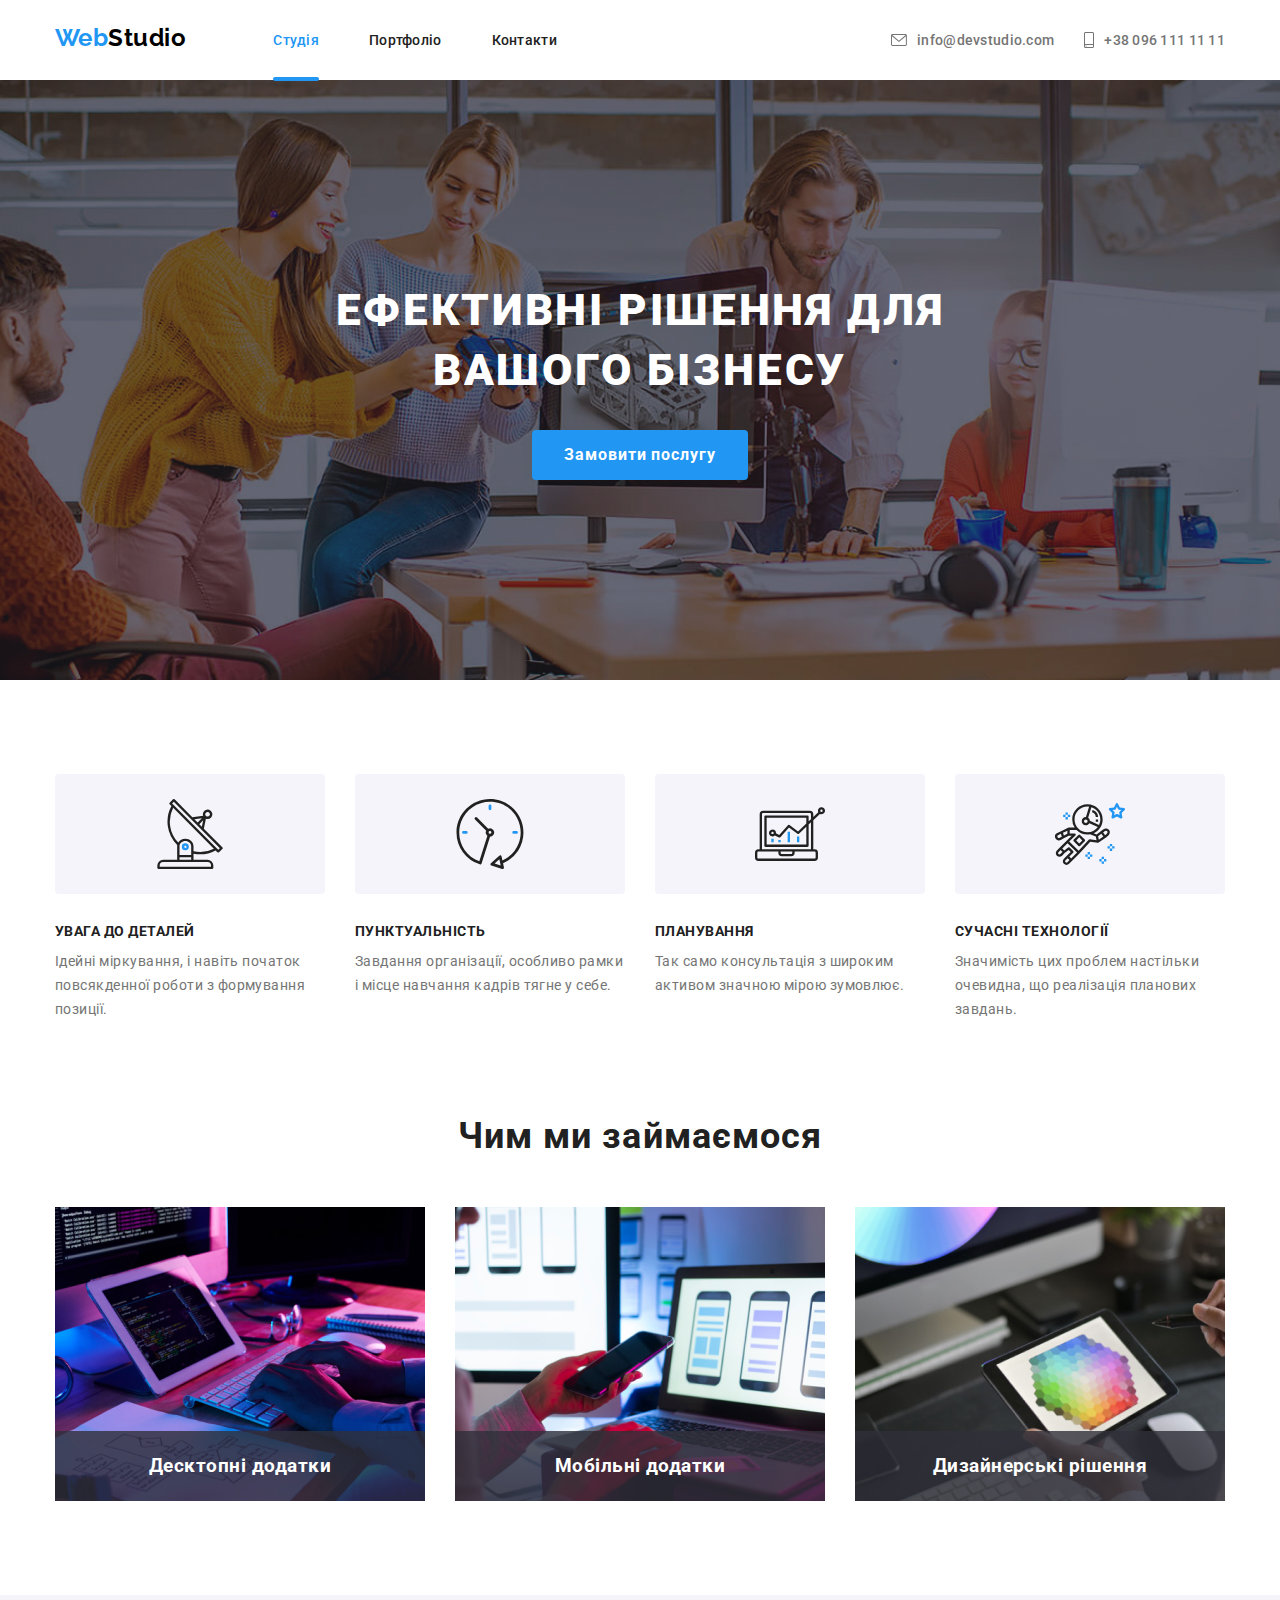
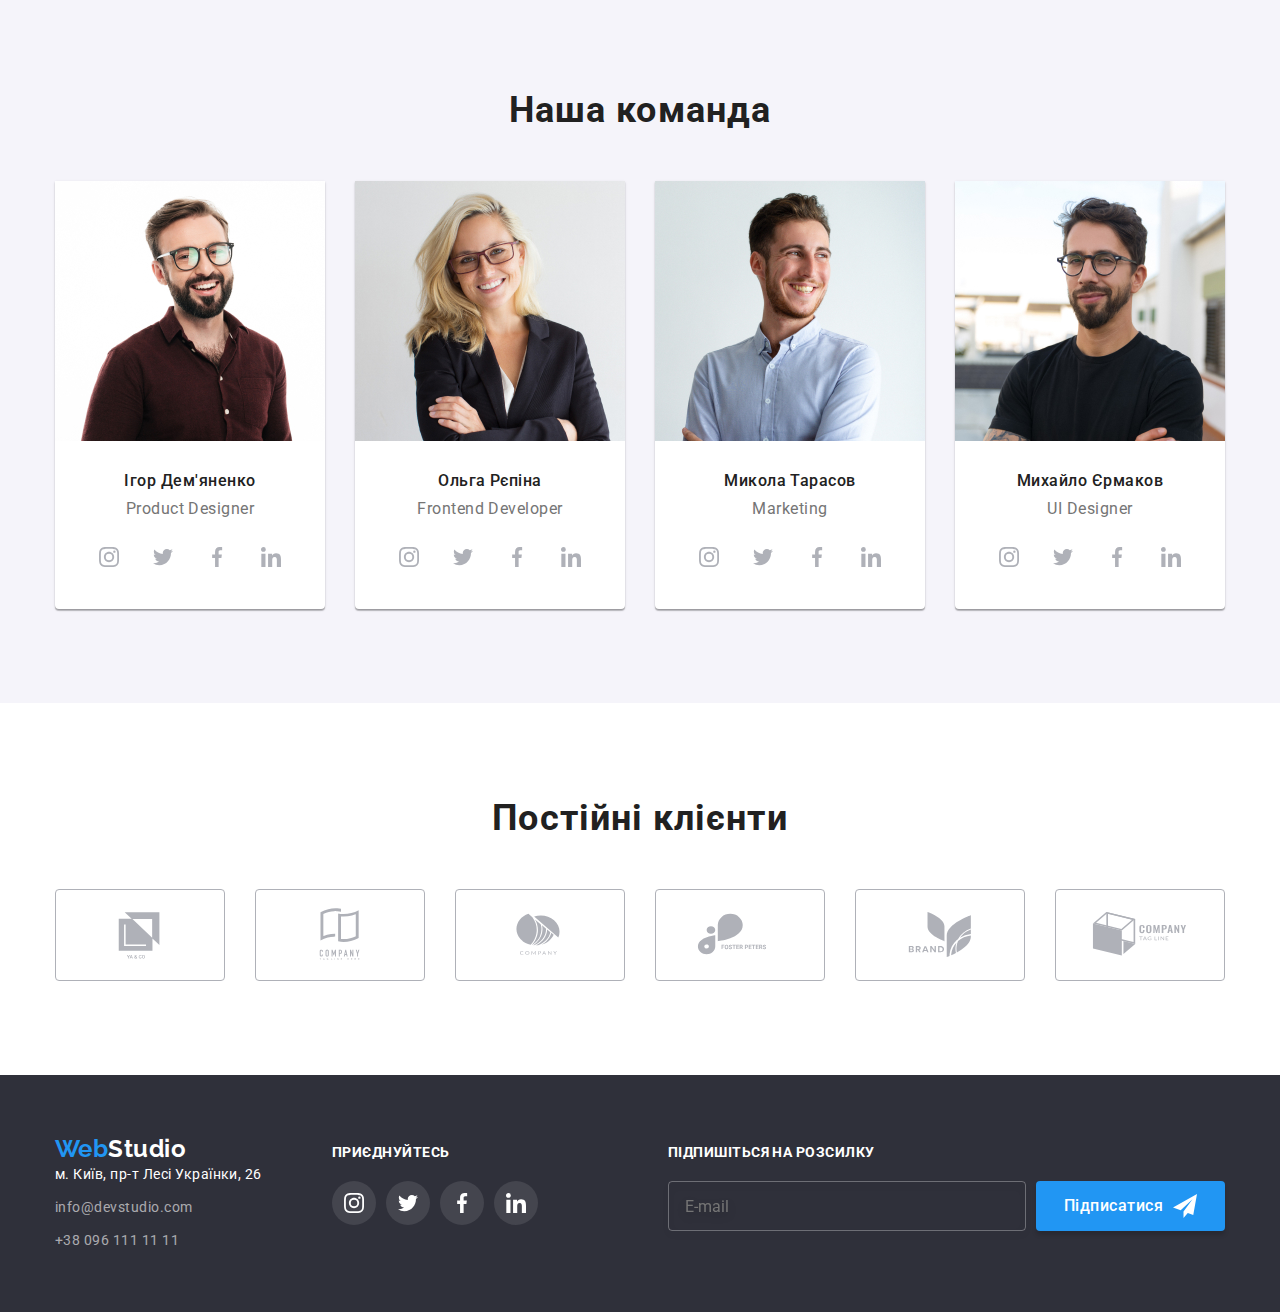
==== commit b0d457aa: "HW8" ====
--- a/index.html
+++ b/index.html
@@ -21,580 +21,738 @@
   </head>
   <body>
     <!--Шапка сайту-->
-    <header class="header">
-      <div class="container page-header">
-        <!-- Навігація на інші сторінки -->
-        <nav class="menu">
-          <a class="menu__logo" href="index.html">
-            <span class="menu__logo--part">Web</span>Studio</a
+<header>
+      <div class="container header-nav">
+        <nav class="navigation">
+          <a href="" lang="en" class="logo-header link"
+            ><span class="logo-first-part">Web</span>Studio</a
           >
-          <ul class="menu__site-nav">
-            <li class="menu__link">
-              <a class="menu__item menu__item--current" href="./index.html"
+          <ul class="menu list">
+            <li class="menu__item">
+              <a href="./index.html" class="menu__link menu__link--current link"
                 >Студія</a
               >
             </li>
-            <li class="menu__link">
-              <a class="menu__item" href="./portfolio.html">Портфоліо</a>
-            </li>
-            <li class="menu__link">
-              <a class="menu__item" href="/contact">Контакти</a>
+            <li class="menu__item">
+              <a href="./portfolio.html" class="menu__link link">Портфоліо</a>
+            </li>
+            <li class="menu__item">
+              <a href="" class="menu__link link">Контакти</a>
             </li>
           </ul>
         </nav>
-        <ul class="contact">
+        <ul class="contacts list">
           <li class="contact__item">
-            <a class="contact_link" href="mailto:info@devstudio.com"
-              ><svg class="contact__icon" width="16" height="12">
-                <use href="./images/SVG/icons.svg#icon-envelope "></use></svg
-              >info@devstudio.com</a
+            <a href="mailto:info@devstudio.com" class="contact__link link">
+              <svg class="contact__icon" width="16" height="12">
+                <use href="./images/SVG/icons.svg#icon-envelope"></use>
+              </svg>
+              info@devstudio.com</a
             >
           </li>
           <li class="contact__item">
-            <a class="contact_link" href="tel:+380961111111">
+            <a href="tel:+380961111111" class="contact__link link">
               <svg class="contact__icon" width="10" height="16">
                 <use href="./images/SVG/icons.svg#icon-smartphone"></use></svg
               >+38 096 111 11 11</a
             >
           </li>
         </ul>
+        <button type="button" class="menu__btn" data-menu-open>
+          <svg width="40" height="40">
+            <use href="./images/SVG/icons.svg#icon-burger"></use>
+          </svg>
+        </button>
+        <div class="mobile-menu" data-menu>
+          <div class="container mobile-menu__container">
+            <button class="close-btn" data-menu-close>
+              <svg class="mobile-menu__btn" width="40" height="40">
+                <use href="./images/SVG/icons.svg#icon-close"></use>
+              </svg>
+            </button>
+            <div class="mobile-menu__wrapper">
+                <ul class="mobile-menu__pages-list list">
+                  <li class="mobile-menu__pages-item">
+                    <a
+                      class="mobile-menu__pages-link mobile-menu__pages-link--current"
+                      href="./index.html"
+                      >Студія</a
+                    >
+                  </li>
+                  <li class="mobile-menu__pages-item">
+                    <a class="mobile-menu__pages-link" href="./portfolio.html"
+                      >Портфоліо</a
+                    >
+                  </li>
+                  <li class="mobile-menu__pages-item">
+                    <a class="mobile-menu__pages-link" href="">Контакти</a>
+                  </li>
+                </ul>
+                <ul class="mobile-menu__contacts-list list">
+                  <li class="mobile-menu__contacts-item">
+                    <a
+                      class="mobile-menu__contacts-link mobile-menu__contacts-link--current"
+                      href="tel:+380961111111"
+                      >+380961111111</a
+                    >
+                  </li>
+                  <li class="mobile-menu__contacts-item">
+                    <a
+                      class="mobile-menu__contacts-link"
+                      href="mailto:info@devstudio.com"
+                      >info@devstudio.com</a
+                    >
+                  </li>
+                </ul>
+              <ul class="mobile-menu__socials-list list">
+                <li class="mobile-menu__socials-item">
+                  <a class="mobile-menu__socials-link" href="">Instagram</a>
+                </li>
+                <li class="mobile-menu__socials-item">
+                  <a class="mobile-menu__socials-link" href="">Twitter</a>
+                </li>
+                <li class="mobile-menu__socials-item">
+                  <a class="mobile-menu__socials-link" href="">Facebook</a>
+                </li>
+                <li class="mobile-menu__socials-item">
+                  <a class="mobile-menu__socials-link" href="">LinkedIn</a>
+                </li>
+              </ul>
+            </div>
+          </div>
+        </div>
       </div>
     </header>
     <!--Основний контент-->
     <main>
-      
-      <section class="hero">
+    
+      <section class="hero centered">
         <div class="container hero__container">
         <h1 class="hero__title">Ефективні рішення для <br>вашого бізнесу</br></h1>
         <button class="hero__button" type="button" data-modal-open>Замовити послугу</button>
       </div>
     </section>
       
-      <section class="advances section">
+            <section class="section">
         <div class="container">
-        <h2 class="title visually-hidden">Переваги</h2>
-        <ul class="advances__list">
-          <li class="advances__item">
-            <div class="advances__icons">                   
-              <svg height="70" widht="70" class="icons-items">
-                      <use href="./images/SVG/icons.svg#icon-antenna"></use>                                 
-                    </svg></div>
-            <h3 class="subtitle">УВАГА ДО ДЕТАЛЕЙ</h3>
-            <p>
-              Ідейні міркування, і навіть початок повсякденної роботи з
-              формування позиції.
-            </p>
-          </li>
-          <li class="advances__item">
-            <div class="advances__icons">                   
-              <svg height="70" widht="70" class="icons-items">
-                      <use href="./images/SVG/icons.svg#icon-clock"></use>                                 
-                    </svg></div>
-            <h3 class="subtitle">ПУНКТУАЛЬНІСТЬ</h3>
-            <p>
-              Завдання організації, особливо рамки і місце навчання кадрів тягне
-              у себе.
-            </p>
-          </li>
-          <li class="advances__item">
-                        <div class="advances__icons">                   
-              <svg height="70" widht="70" class="icons-items">
-                      <use href="./images/SVG/icons.svg#icon-diagram"></use>                                 
-                    </svg></div>
-            <h3 class="subtitle">ПЛАНУВАННЯ</h3>
-            <p>
-              Так само консультація з широким активом значною мірою зумовлює.
-            </p>
-          </li>
-          <li class="advances__item">
-                        <div class="advances__icons">                   
-              <svg height="70" widht="70" class="icons-items">
-                      <use href="./images/SVG/icons.svg#icon-astronaut"></use>                                 
-                    </svg></div>
-            <h3 class="subtitle">СУЧАСНІ ТЕХНОЛОГІЇ</h3>
-            <p>
-              Значимість цих проблем настільки очевидна, що реалізація планових
-              завдань.
-            </p>
-          </li>
-        </ul>
+          <h2 class="title visually-hidden">Наші особливості</h2>
+          <ul class="features list">
+            <li class="feature__item">
+              <div class="feature__icon">
+                <svg width="70" height="70">
+                  <use href="./images/SVG/icons.svg#icon-antenna"></use>
+                </svg>
+              </div>
+              <h3 class="feature__title">Увага до деталей</h3>
+              <p class="feature__text">
+                Ідейні міркування, і навіть початок повсякденної роботи з
+                формування позиції.
+              </p>
+            </li>
+            <li class="feature__item">
+              <div class="feature__icon">
+                <svg width="70" height="70">
+                  <use href="./images/SVG/icons.svg#icon-clock"></use>
+                </svg>
+              </div>
+              <h3 class="feature__title">Пунктуальність</h3>
+              <p class="feature__text">
+                Завдання організації, особливо рамки і місце навчання кадрів
+                тягне у себе.
+              </p>
+            </li>
+            <li class="feature__item">
+              <div class="feature__icon">
+                <svg width="70" height="70">
+                  <use href="./images/SVG/icons.svg#icon-diagram"></use>
+                </svg>
+              </div>
+              <h3 class="feature__title">Планування</h3>
+              <p class="feature__text">
+                Так само консультація з широким активом значною мірою зумовлює.
+              </p>
+            </li>
+            <li class="feature__item">
+              <div class="feature__icon">
+                <svg width="70" height="70">
+                  <use href="./images/SVG/icons.svg#icon-astronaut"></use>
+                </svg>
+              </div>
+              <h3 class="feature__title">Сучасні технології</h3>
+              <p class="feature__text">
+                Значимість цих проблем настільки очевидна, що реалізація
+                планових завдань.
+              </p>
+            </li>
+          </ul>
+        </div>
       </section>
-
-      <section class="our-projects section">
+            <section class="section occupation__section">
         <div class="container">
-        <h2 class="title">Чим ми займаємося</h2>
-        <ul class="our-projects__list">
-          <li class="our-projects__item">
-            <source
-                  srcset="./images/about/about1-l.jpg 1x, ./images/about/about1-l@2x.jpg 2x"
-                  media="(min-width: 1200px)"
-                />
-                <img
-                src="./images/about/about1-l.jpg"
-                alt="людина пише код"
-                width="370"
+          <h2 class="title centered">Чим ми займаємося</h2>
+          <ul class="occupation__list list">
+            <li class="occupation__item">
+              <a href="" class="link"
+                ><div class="occupation__thumb">
+                  <picture>
+                    <source
+                      srcset="
+                        ./images/about/about1-l.jpg   1x,
+                        ./images/about/about1-l@2x.jpg 2x
+                      "
+                      media="(min-width: 1200px)"
+                      type="image/jpg"
+                    />
+                    <img
+                      src="./images/about/about1-l.jpg"
+                      alt="retina picture"
+                      class="team-mate__img"
+                    />
+                  </picture>
+                  <h3 class="occupation__title">Десктопні додатки</h3>
+                </div>
+              </a>
+            </li>
+            <li class="occupation__item">
+              <a href="" class="link"
+                ><div class="occupation__thumb">
+                  <picture>
+                    <source
+                      srcset="
+                        ./images/about/about2-l.jpg     1x,
+                        ./images/about/about2-l.jpg @2x.jpg 2x
+                      "
+                      media="(min-width: 1200px)"
+                      type="image/jpg"
+                    />
+                    <img
+                      src="./images/about/about2-l.jpg"
+                      alt="retina picture"
+                      class="team-mate__img"
+                    />
+                  </picture>
+                  <h3 class="occupation__title">Мобільні додатки</h3>
+                </div></a
+              >
+            </li>
+            <li class="occupation__item">
+              <a href="" class="link"
+                ><div class="occupation__thumb">
+                  <picture>
+                    <source
+                      srcset="
+                        ./images/about/about3-l.jpg   1x,
+                        ./images/about/about3-l@2x.jpg 2x
+                      "
+                      media="(min-width: 1200px)"
+                      type="image/jpg"
+                    />
+                    <img
+                      src="./images/about/about3-l.jpg"
+                      alt="retina picture"
+                      class="team-mate__img"
+                    />
+                  </picture>
+                  <h3 class="occupation__title">Дизайнерські рішення</h3>
+                </div></a
+              >
+            </li>
+          </ul>
+        </div>
+      </section>
+     <section class="section team__section">
+        <div class="container">
+          <h2 class="title centered">Наша команда</h2>
+          <ul class="team__list list">
+            <li class="team-mate__card">
+                <picture>
+                  <source
+                      srcset="
+                        ./images/team/team1-l.jpg    1x,
+                        ./images/team/team1-l@2x.jpg 2x
+                      "
+                      media="(min-width: 1200px)"
+                      type="image/jpg"
+                    />
+                    <source
+                      srcset="
+                        ./images/team/team1-m.jpg    1x,
+                        ./images/team/team1-m@2x.jpg 2x
+                      "
+                      media="(min-width: 768px)"
+                      type="image/jpg"
+                    />
+
+                    <source
+                      srcset="
+                        ./images/team/team1-s.jpg    1x,
+                        ./images/team/team1-s@2x.jpg 2x
+                      "
+                      media="(max-width: 767px)"
+                      type="image/jpg"
+                    />
+
+                    <img
+                      src="./images/team/team1-l.jpg"
+                      alt="retina picture"
+                      class="team-mate__img"
+                    />
+                  </picture>
+              <div class="team-mate__notes">
+                <h3 class="team-mate__name">Ігор Дем'яненко</h3>
+                <p lang="en" class="team-mate__profession">Product Designer</p>
+                <ul class="actions list">
+                  <li>
+                    <a href="" class="actions__link link">
+                      <svg class="actions__link--logo" width="20" height="20">
+                        <use href="./images/SVG/icons.svg#icon-instagram"></use>
+                      </svg>
+                    </a>
+                  </li>
+                  <li>
+                    <a href="" class="actions__link link">
+                      <svg class="actions__link--logo" width="20" height="20">
+                        <use href="./images/SVG/icons.svg#icon-twitter"></use>
+                      </svg>
+                    </a>
+                  </li>
+                  <li>
+                    <a href="" class="actions__link link">
+                      <svg class="actions__link--logo" width="20" height="20">
+                        <use href="./images/SVG/icons.svg#icon-facebook"></use>
+                      </svg>
+                    </a>
+                  </li>
+                  <li>
+                    <a href="" class="actions__link link">
+                      <svg class="actions__link--logo" width="20" height="20">
+                        <use href="./images/SVG/icons.svg#icon-linkedin"></use>
+                      </svg>
+                    </a>
+                  </li>
+                </ul>
+              </div>
+            </li>
+            <li class="team-mate__card">
+                  <picture>
+                    <source
+                      srcset="
+                        ./images/team/team2-l.jpg    1x,
+                        ./images/team/team2-l@2x.jpg 2x
+                      "
+                      media="(min-width: 1200px)"
+                      type="image/jpg"
+                    />
+                  
+                    <source
+                      srcset="
+                        ./images/team/team2-m.jpg    1x,
+                        ./images/team/team2-m@2x.jpg 2x
+                      "
+                      media="(min-width: 768px)"
+                      type="image/jpg"
+                    />
+                    <source
+                      srcset="
+                        ./images/team/team2-s.jpg    1x,
+                        ./images/team/team2-s@2x.jpg 2x
+                      "
+                      media="(max-width: 767px)"
+                      type="image/jpg"
+                    />
+
+                    <img
+                      src="./images/frontend-developer.jpg"
+                      alt="retina picture"
+                      class="team-mate__img"
+                    />
+                  </picture>
+              <div class="team-mate__notes">
+                <h3 class="team-mate__name">Ольга Рєпіна</h3>
+                <p lang="en" class="team-mate__profession">
+                  Frontend Developer
+                </p>
+                <ul class="actions list">
+                  <li>
+                    <a href="" class="actions__link link">
+                      <svg class="actions__link--logo" width="20" height="20">
+                        <use href="./images/SVG/icons.svg#icon-instagram"></use>
+                      </svg>
+                    </a>
+                  </li>
+                  <li>
+                    <a href="" class="actions__link link">
+                      <svg class="actions__link--logo" width="20" height="20">
+                        <use href="./images/SVG/icons.svg#icon-twitter"></use>
+                      </svg>
+                    </a>
+                  </li>
+                  <li>
+                    <a href="" class="actions__link link">
+                      <svg class="actions__link--logo" width="20" height="20">
+                        <use href="./images/SVG/icons.svg#icon-facebook"></use>
+                      </svg>
+                    </a>
+                  </li>
+                  <li>
+                    <a href="" class="actions__link link">
+                      <svg class="actions__link--logo" width="20" height="20">
+                        <use href="./images/SVG/icons.svg#icon-linkedin"></use>
+                      </svg>
+                    </a>
+                  </li>
+                </ul>
+              </div>
+            </li>
+            <li class="team-mate__card">
+                  <picture>
+                    <source
+                      srcset="
+                        ./images/team/team3-l.jpg    1x,
+                        ./images/team/team3-l.@2x.jpg 2x
+                      "
+                      media="(min-width: 1200px)"
+                      type="image/jpg"
+                    />
+                    <source
+                      srcset="
+                        ./images/team/team3-m.jpg    1x,
+                        ./images/team/team3-m@2x.jpg 2x
+                      "
+                      media="(min-width: 768px)"
+                      type="image/jpg"
+                    />
+                    <source
+                      srcset="
+                        ./images/team/team3-s.jpg   1x,
+                        ./images/team/team3-s@2x.jpg 2x
+                      "
+                      media="(max-width: 767px)"
+                      type="image/jpg"
+                    />
+
+                    <img
+                      src="./images/team/team3-l.jpg"
+                      alt="retina picture"
+                      class="team-mate__img"
+                    />
+                  </picture>
+              <div class="team-mate__notes">
+                <h3 class="team-mate__name">Микола Тарасов</h3>
+                <p lang="en" class="team-mate__profession">Marketing</p>
+                <ul class="actions list">
+                  <li>
+                    <a href="" class="actions__link link">
+                      <svg class="actions__link--logo" width="20" height="20">
+                        <use href="./images/SVG/icons.svg#icon-instagram"></use>
+                      </svg>
+                    </a>
+                  </li>
+                  <li>
+                    <a href="" class="actions__link link">
+                      <svg class="actions__link--logo" width="20" height="20">
+                        <use href="./images/SVG/icons.svg#icon-twitter"></use>
+                      </svg>
+                    </a>
+                  </li>
+                  <li>
+                    <a href="" class="actions__link link">
+                      <svg class="actions__link--logo" width="20" height="20">
+                        <use href="./images/SVG/icons.svg#icon-facebook"></use>
+                      </svg>
+                    </a>
+                  </li>
+                  <li>
+                    <a href="" class="actions__link link">
+                      <svg class="actions__link--logo" width="20" height="20">
+                        <use href="./images/SVG/icons.svg#icon-linkedin"></use>
+                      </svg>
+                    </a>
+                  </li>
+                </ul>
+              </div>
+            </li>
+            <li class="team-mate__card">
+                  <picture>
+                    <source
+                      srcset="
+                        ./images/team/team4-l.jpg    1x,
+                        ./images/team/team4-l@2x.jpg 2x
+                      "
+                      media="(min-width: 1200px)"
+                      type="image/jpg"
+                    />
+
+                    <source
+                      srcset="
+                        ./images/team/team4-m.jpg    1x,
+                        ./images/team/team4-m@2x.jpg 2x
+                      "
+                      media="(min-width: 768px)"
+                      type="image/jpg"
+                    />
+
+                    <source
+                      srcset="
+                        ./images/team/team4-s.jpg    1x,
+                        ./images/team/team4-s@2x.jpg 2x
+                      "
+                      media="(max-width: 767px)"
+                      type="image/jpg"
+                    />
+
+                    <img
+                      src="./images/team/team4-l.jpg"
+                      alt="retina picture"
+                      class="team-mate__img"
+                    />
+                  </picture>
+              <div class="team-mate__notes">
+                <h3 class="team-mate__name">Михайло Єрмаков</h3>
+                <p lang="en" class="team-mate__profession">UI Designer</p>
+                <ul class="actions list">
+                  <li>
+                    <a href="" class="actions__link link">
+                      <svg class="actions__link--logo" width="20" height="20">
+                        <use href="./images/SVG/icons.svg#icon-instagram"></use>
+                      </svg>
+                    </a>
+                  </li>
+                  <li>
+                    <a href="" class="actions__link link">
+                      <svg class="actions__link--logo" width="20" height="20">
+                        <use href="./images/SVG/icons.svg#icon-twitter"></use>
+                      </svg>
+                    </a>
+                  </li>
+                  <li>
+                    <a href="" class="actions__link link">
+                      <svg class="actions__link--logo" width="20" height="20">
+                        <use href="./images/SVG/icons.svg#icon-facebook"></use>
+                      </svg>
+                    </a>
+                  </li>
+                  <li>
+                    <a href="" class="actions__link link">
+                      <svg class="actions__link--logo" width="20" height="20">
+                        <use href="./images/SVG/icons.svg#icon-linkedin"></use>
+                      </svg>
+                    </a>
+                  </li>
+                </ul>
+              </div>
+            </li>
+          </ul>
+        </div>
+      </section>
+     <section class="section clients__section">
+        <div class="container">
+          <h2 class="title centered">Постійні клієнти</h2>
+          <ul class="clients list">
+            <li class="clients__item">
+              <a href="" class="clients__link">
+                <svg class="clients__icon" width="106" height="60">
+                  <use href="./images/SVG/icons.svg#icon-yaco"></use>
+                </svg>
+              </a>
+            </li>
+            <li class="clients__item">
+              <a href="" class="clients__link">
+                <svg class="clients__icon" width="106" height="60">
+                  <use href="./images/SVG/icons.svg#icon-company"></use>
+                </svg>
+              </a>
+            </li>
+            <li class="clients__item">
+              <a href="" class="clients__link">
+                <svg class="clients__icon" width="106" height="60">
+                  <use href="./images/SVG/icons.svg#icon-group"></use>
+                </svg>
+              </a>
+            </li>
+            <li class="clients__item">
+              <a href="" class="clients__link">
+                <svg class="clients__icon" width="106" height="60">
+                  <use href="./images/SVG/icons.svg#icon-foster"></use>
+                </svg>
+              </a>
+            </li>
+            <li class="clients__item">
+              <a href="" class="clients__link">
+                <svg class="clients__icon" width="106" height="60">
+                  <use href="./images/SVG/icons.svg#icon-brand"></use>
+                </svg>
+              </a>
+            </li>
+            <li class="clients__item">
+              <a href="" class="clients__link">
+                <svg class="clients__icon" width="106" height="60">
+                  <use href="./images/SVG/icons.svg#icon-tagline"></use>
+                </svg>
+              </a>
+            </li>
+          </ul>
+        </div>
+      </section>
+    </main>
+
+<footer class="footer">
+      <div class="container footer__container">
+        <div class="footer-left-part">
+          <div>
+            <a href="" lang="en" class="logo-footer link"
+              ><span class="logo-first-part">Web</span>Studio</a
+            >
+            <address class="footer-address">
+              <ul class="address__list list">
+                <li class="address__item">
+                  <a
+                    href="https://goo.gl/maps/QcVGsAYmoGPsiCXT9"
+                    class="address__location link"
+                    >м. Київ, пр-т Лесі Українки, 26</a
+                  >
+                </li>
+                <li class="address__item">
+                  <a
+                    href="mailto:info@devstudio.com"
+                    class="address__contacts link"
+                    >info@devstudio.com</a
+                  >
+                </li>
+                <li class="address__item">
+                  <a href="tel:+380961111111" class="address__contacts link"
+                    >+38 096 111 11 11</a
+                  >
+                </li>
+              </ul>
+            </address>
+          </div>
+          <div class="socials">
+            <h3 class="socials__title">приєднуйтесь</h3>
+            <ul class="socials__list list">
+              <li class="socials__item">
+                <a href="" class="socials__link link">
+                  <svg width="20" height="20">
+                    <use href="./images/SVG/icons.svg#icon-instagram"></use>
+                  </svg>
+                </a>
+              </li>
+              <li class="socials__item">
+                <a href="" class="socials__link link">
+                  <svg width="20" height="20">
+                    <use href="./images/SVG/icons.svg#icon-twitter"></use>
+                  </svg>
+                </a>
+              </li>
+              <li class="socials__item">
+                <a href="" class="socials__link link">
+                  <svg width="20" height="20">
+                    <use href="./images/SVG/icons.svg#icon-facebook"></use>
+                  </svg>
+                </a>
+              </li>
+              <li class="socials__item">
+                <a href="" class="socials__link link">
+                  <svg width="20" height="20">
+                    <use href="./images/SVG/icons.svg#icon-linkedin"></use>
+                  </svg>
+                </a>
+              </li>
+            </ul>
+          </div>
+        </div>
+        <div class="sign-up-form">
+          <form name="sign-up__form" autocomplete="on" novalidate>
+            <h3 class="sign-up__title">Підпишіться на розсилку</h3>
+            <div class="sign-up__wrapper">
+              <input
+                class="sign-up__input"
+                type="email"
+                name="email"
+                placeholder="E-mail"
               />
-              </picture>
-<div class="our-projects__item--overlay"> 
-<p class="our-projects__title">Десктопні додатки</p>
-</div>
-          </li>
-          <li class="our-projects__item">
-<picture>
-                <source
-                  srcset="./images/about/about2-l.jpg 1x, ./images/about/about2-l@2x.jpg 2x"
-                  media="(min-width: 1200px)"
-                />
-                <img
-                src="./images/about/about2-l.jpg"
-                alt="Дизайнер малює адаптив для телефону"
-                width="370"
-              />
-              </picture>
-<div class="our-projects__item--overlay">
-<p class="our-projects__title">Мобільні додатки</p>
-</div>
-          </li>
-          <li class="our-projects__item">
-   <picture>
-                <source
-                  srcset="./images/about/about3-l.jpg 1x, ./images/about/about2-l@2x.jpg 2x"
-                  media="(min-width: 1200px)"
-                />
-                <img
-                src="./images/about/about3-l.jpg"
-                alt="Підбор дизайнерського рішення"
-                width="370"
-              />
-              </picture>
-<div class="our-projects__item--overlay">
-<p class="our-projects__title">Дизайнерські рішення</p>
-</div>            
-          </li>
-        </ul>
+              <button class="sign-up__btn" type="submit">
+                Підписатися
+                <svg width="24" height="24">
+                  <use href="./images/SVG/icons.svg#icon-send"></use>
+                </svg>
+              </button>
+            </div>
+          </form>
+        </div>
       </div>
-      </section>-->
-
-      <section class="team section">
-        <div class="container">
-        <h2 class="title">Наша команда</h2>
-        <ul class="team__list">
-          <li class="team__item">
-            <div class="team__card">
-<picture>
-                <source
-                  srcset="./images/team/team1-l.jpg 1x, ./images/team/team1-l@2x.jpg 2x"
-                  media="(min-width: 1200px)"
-                />
-                <source
-                  srcset="./images/team/team1-m.jpg 1x, ./images/team/team1-m@2x.jpg 2x"
-                  media="(min-width: 768px)"
-                />
-                <source
-                  srcset="./images/team/team1-s.jpg 1x, ./images/team/team1-s@2x.jpg 2x"
-                  media="(max-width: 767px)"
-                />
-                <img
-                src="./images/team/team1-s.jpg"
-                alt="Фото Ігор Дем'яненко"
-                width="270"
-              />
-              </picture>
-              <div class="description"><h3 class="description__subtitle">Ігор Дем'яненко</h3>
-              <p class="description__text" lang="en">Product Designer</p>
-                        <ul class="description__list">
-            <li class="description__icon">
-               <a href="" class="link-social">
-              <svg class="social-logo" width="20"
-                  height="20">
-              <use href="./images/SVG/icons.svg#icon-instagram"></use>
-              </svg></a>
-            </li>
-            <li class="description__icon">
-               <a href="" class="link-social">
-              <svg class="social-logo"  width="20"
-                  height="20">
-                <use href="./images/SVG/icons.svg#icon-twitter"></use>
-              </svg></a>
-            </li>
-            <li class="description__icon">
-               <a href="" class="link-social">
-              <svg class="social-logo"  width="20"
-                  height="20">
-                <use href="./images/SVG/icons.svg#icon-facebook"></use>
-              </svg></a>
-            </li>
-            <li class="description__icon">
-               <a href="" class="link-social">
-              <svg class="social-logo"  width="20"
-                  height="20">
-                <use href="./images/SVG/icons.svg#icon-linkedin"></use>
-              </svg></a>
-            </li>
-          </ul>
-            </div>
-          </div>
-          </li>
-          <li class="team__item">
-            <div class="team__card">
-              <picture>
-                <source
-                  srcset="./images/team/team2-l.jpg 1x, ./images/team/team2-l@2x.jpg 2x"
-                  media="(min-width: 1200px)"
-                />
-                <source
-                  srcset="./images/team/team2-m.jpg 1x, ./images/team/team2-m@2x.jpg 2x"
-                  media="(min-width: 768px)"
-                />
-                <source
-                  srcset="./images/team/team2-s.jpg 1x, ./images/team/team2-s@2x.jpg 2x"
-                  media="(max-width: 767px)"
-                />
-                <img
-                src="./images/team/team2-s.jpg"
-                alt="Фото Ольга Рєпіна"
-                width="270"
-              />
-              </picture>
-              <div class="description"><h3 class="description__subtitle">Ольга Рєпіна</h3>
-              <p class="description__text" lang="en">Frontend Developer</p>
-             <ul class="description__list">
-            <li class="description__icon">
-               <a href="" class="link-social">
-              <svg class="social-logo" width="20"
-                  height="20">
-              <use href="./images/SVG/icons.svg#icon-instagram"></use>
-              </svg></a>
-            </li>
-            <li class="description__icon">
-               <a href="" class="link-social">
-              <svg class="social-logo"  width="20"
-                  height="20">
-                <use href="./images/SVG/icons.svg#icon-twitter"></use>
-              </svg></a>
-            </li>
-            <li class="description__icon">
-               <a href="" class="link-social">
-              <svg class="social-logo"  width="20"
-                  height="20">
-                <use href="./images/SVG/icons.svg#icon-facebook"></use>
-              </svg></a>
-            </li>
-            <li class="description__icon">
-               <a href="" class="link-social">
-              <svg class="social-logo"  width="20"
-                  height="20">
-                <use href="./images/SVG/icons.svg#icon-linkedin"></use>
-              </svg></a>
-            </li>
-          </ul>
-            </div>
-          </div>
-          </li>
-          <li class="team__item">
-            <div class="team__card">
-<picture>
-                <source
-                  srcset="./images/team/team3-l.jpg 1x, ./images/team/team3-l@2x.jpg 2x"
-                  media="(min-width: 1200px)"
-                />
-                <source
-                  srcset="./images/team/team3-m.jpg 1x, ./images/team/team3-m@2x.jpg 2x"
-                  media="(min-width: 768px)"
-                />
-                <source
-                  srcset="./images/team/team3-s.jpg 1x, ./images/team/team3-s@2x.jpg 2x"
-                  media="(max-width: 767px)"
-                />
-                <img
-                src="./images/team/team3-s.jpg"
-                alt="Фото Микола Тарасов"
-                width="270"
-              />
-              </picture>
-              <div class="description"><h3 class="description__subtitle">Микола Тарасов</h3>
-              <p class="description__text" lang="en">Marketing</p>
-              <ul class="description__list">
-            <li class="description__icon">
-               <a href="" class="link-social">
-              <svg class="social-logo" width="20"
-                  height="20">
-              <use href="./images/SVG/icons.svg#icon-instagram"></use>
-              </svg></a>
-            </li>
-            <li class="description__icon">
-               <a href="" class="link-social">
-              <svg class="social-logo"  width="20"
-                  height="20">
-                <use href="./images/SVG/icons.svg#icon-twitter"></use>
-              </svg></a>
-            </li>
-            <li class="description__icon">
-               <a href="" class="link-social">
-              <svg class="social-logo"  width="20"
-                  height="20">
-                <use href="./images/SVG/icons.svg#icon-facebook"></use>
-              </svg></a>
-            </li>
-            <li class="description__icon">
-               <a href="" class="link-social">
-              <svg class="social-logo"  width="20"
-                  height="20">
-                <use href="./images/SVG/icons.svg#icon-linkedin"></use>
-              </svg></a>
-            </li>
-          </ul>
-            </div>
-          </div>
-          </li>
-          <li class="team__item">
-            <div class="team__card">
-             <picture>
-                <source
-                  srcset="./images/team/team4-l.jpg 1x, ./images/team/team4-l@2x.jpg 2x"
-                  media="(min-width: 1200px)"
-                />
-                <source
-                  srcset="./images/team/team4-m.jpg 1x, ./images/team/team4-m@2x.jpg 2x"
-                  media="(min-width: 768px)"
-                />
-                <source
-                  srcset="./images/team/team4-s.jpg 1x, ./images/team/team4-s@2x.jpg 2x"
-                  media="(max-width: 767px)"
-                />
-                <img
-                src="./images/team/team4-s.jpg"
-                alt="Фото Михайло Єрмаков"
-                width="270"
-              />
-              </picture>
-              <div class="description"><h3 class="description__subtitle">Михайло Єрмаков</h3>
-              <p class="description__text" lang="en">UI Designer</p>
-              <ul class="description__list">
-            <li class="description__icon">
-               <a href="" class="link-social">
-              <svg class="social-logo" width="20"
-                  height="20">
-              <use href="./images/SVG/icons.svg#icon-instagram"></use>
-              </svg></a>
-            </li>
-            <li class="description__icon">
-               <a href="" class="link-social">
-              <svg class="social-logo"  width="20"
-                  height="20">
-                <use href="./images/SVG/icons.svg#icon-twitter"></use>
-              </svg></a>
-            </li>
-            <li class="description__icon">
-               <a href="" class="link-social">
-              <svg class="social-logo"  width="20"
-                  height="20">
-                <use href="./images/SVG/icons.svg#icon-facebook"></use>
-              </svg></a>
-            </li>
-            <li class="description__icon">
-               <a href="" class="link-social">
-              <svg class="social-logo"  width="20"
-                  height="20">
-                <use href="./images/SVG/icons.svg#icon-linkedin"></use>
-              </svg></a>
-            </li>
-          </ul>
-            </div>
-          </div>
-          </li>
-        </ul>
-      </div>
-      </section>
-
-      <section class="section clients">
-        <div class="container">
-        <h2 class="title">Постійні клієнти</h2>
-      <ul class="list clients__list">
-        
-        <li class="clients__item"> 
-          <a href="" class="clients__link">
-          
-            <svg class="clients__icon" width="106" height="60">
-              <use href="./images/SVG/icons.svg#icon-yaco">
-
-              </svg>
-          </use>
-          </a>
-        </li>
-        <li class="clients__item"> 
-          <a href="" class="clients__link">
-            <svg class="clients__icon" width="106" height="60"> 
-               <use href="./images/SVG/icons.svg#icon-company">
-
-               </svg>
-            </use>
-            </a>
-          </li>
-        <li class="clients__item"> 
-          <a href="" class="clients__link">
-            <svg class="clients__icon" width="106" height="60"> 
-               <use href="./images/SVG/icons.svg#icon-group">
-
-               </svg>
-            </use>
-            </a>
-          </li>
-        <li class="clients__item"> 
-          <a href="" class="clients__link">
-            <svg class="clients__icon" width="106" height="60"> 
-               <use href="./images/SVG/icons.svg#icon-foster">
-
-               </svg>
-            </use>
-            </a>
-          </li>
-        <li class="clients__item"> 
-          <a href="" class="clients__link">
-            <svg class="clients__icon" width="106" height="60">  
-              <use href="./images/SVG/icons.svg#icon-brand">
-
-              </svg>
-          </use>
-          </a>
-        </li>
-        <li class="clients__item"> 
-          <a href="" class="clients__link">
-            <svg class="clients__icon" width="106" height="60">
-              <use href="./images/SVG/icons.svg#icon-tagline">
-
-              </svg>
-          </use>
-          </a>
-        </li>
-      </ul>
-      </div>
-      </section>-
-    </main>
-    <footer class="footer">
-      <div class="container footer__content">
-        <div>
-      <a class="footer__logo" href="index.html"
-        ><span class="menu__logo--part">Web</span>Studio</a
-      >
-      <ul class="footer__list">
-        <li class="footer__item">
-          <address>
-            <a
-              class="footer__map"
-              href="https://goo.gl/maps/CPtrU1FHBa2aNyZL9"
-              target="_blank"
-              rel="noopener noreferrer nofollow"
-              >м. Київ, пр-т Лесі Українки, 26</a
-            >
-          </address>
-        </li>
-        <li class="footer__item">
-          <a class="footer__contacts" href="mailto:info@example.com"
-            >info@example.com</a
-          >
-        </li>
-        <li class="footer__item">
-          <a class="footer__contacts" href="tel:+380991111111"
-            >+38 099 111 11 11</a
-          >
-        </li>
-      </ul>
-    </div>
-      <div class="join">
-      <h3 class="join__subtitle">Приєднуйтесь</h3>
-      <ul class="join__list">
-        <li class="join__logo">
-          <a href="" class="join__link">
-          <svg class="join__icon" width="20" height="20">
-          <use href="./images/SVG/icons.svg#icon-instagram">
-
-          </use>
-        </svg>
-          </a>
-      </li>
-        <li class="join__logo">
-          <a href="" class="join__link">
-          <svg class="join__icon" width="20" height="20">
-          <use href="./images/SVG/icons.svg#icon-twitter">
-
-          </use>
-        </svg></a>
-      </li>
-        <li class="join__logo">
-          <a href="" class="join__link">
-          <svg class="join__icon" width="20" height="20">
-          <use href="./images/SVG/icons.svg#icon-facebook">
-
-          </use>
-        </svg></a>
-      </li>
-        <li class="join__logo">
-          <a href="" class="join__link">
-          <svg class="join__icon" width="20" height="20">
-          <use href="./images/SVG/icons.svg#icon-linkedin">
-          </use>
-        </svg></a>
-      </li>
-      </ul>
-      </div>
-            <div class="subscribe">
-
-        <form class="subscribe__form">
-          <label class="subscribe__label" for="email">Підпишіться на розсилку
-            <input class="input__subscribe" type="email" name="email" placeholder="E-mail">
+    </footer>
+
+    <div class="backdrop is-hidden" data-modal>
+      <div class="modal">
+        <button class="close-button" data-modal-close>
+          <svg width="18" height="18">
+            <use href="./images/SVG/icons.svg#icon-close"></use>
+          </svg>
+        </button>
+        <form class="user-form">
+          <p class="form__text">Залиште свої дані, ми вам передзвонимо</p>
+          <label>
+            <span class="form__label">Ім'я</span>
+            <span class="form__wrapper">
+              <input
+                type="text"
+                class="form__input"
+                name="user-name"
+                required /><svg class="form__icon" width="18px" height="18px">
+                <use href="./images/SVG/icons.svg#icon-person"></use></svg></span
+          ></label>
+          <label>
+            <span class="form__label">Телефон</span>
+            <span class="form__wrapper"
+              ><input
+                type="tel"
+                class="form__input"
+                name="user-phone"
+                required /><svg class="form__icon" width="18px" height="18px">
+                <use href="./images/SVG/icons.svg#icon-phone-modal"></use></svg></span
+          ></label>
+          <label>
+            <span class="form__label">Пошта</span>
+            <span class="form__wrapper"
+              ><input
+                type="email"
+                class="form__input"
+                name="user-email"
+                required /><svg class="form__icon" width="18px" height="18px">
+                <use
+                  href="./images/SVG/icons.svg#icon-email"
+                ></use></svg></span
+          ></label>
+          <label>
+            <span class="form__label">Коментар</span>
+            <textarea
+              name="user-message"
+              class="form__message"
+              placeholder="Введіть текст"
+            ></textarea>
           </label>
-<button class="subscribe__button" type="submit">
-          Підписатися <svg class="subscribe__icon" width="24" height="24">
-            <use href="./images/SVG/icons.svg#icon-send"></use>
-          </svg></button>
+          <label class="form__policy">
+            <input
+              type="checkbox"
+              class="form__check"
+              name="user-policy"
+              required
+            />
+            <svg class="form__own-check" width="16px" height="15px">
+              <use
+                class="form__own-check-icon"
+                href="./images/SVG/icons.svg#icon-check"
+              ></use>
+            </svg>
+            <span>
+            Погоджуюся з розсилкою та приймаю&nbsp;<a href="" class="form__policy-link">Умови договору</a>
+
+          </label>
+          <button class="form__btn" type="submit">Відправити</button>
         </form>
       </div>
-    </div>
-    </footer>
-<div class="backdrop is-hidden" data-modal>
-    <div class="modal">
-      <button class="modal__close--button" data-modal-close>
-        <svg class="modal__close--icon" width="18" height="18">
-          <use href="./images/SVG/icons.svg#icon-close"></use>
-        </svg>
-      </button>
-      <h2 class="modal__title">Залиште свої дані, ми вам передзвонимо</h2>
-      <form action="" class="modal__form">
-              <label class="modal__label" for="name">Ім'я
-         <div class="modal__form--field">
-        <input class="modal__form--input" name="user-name" type="text" id="name"> 
-        <svg class="modal__form--icon" width="18" height="18">
-          <use href="./images/SVG/icons.svg#icon-person"></use>
-        </svg></div>
-        <label class="modal__label"  for="tel">Телефон 
-        </label> <div class="modal__form--field">
-        <input class="modal__form--input" name="tel" type="tel" id="tel">
-                <svg class="modal__form--icon" width="18" height="18">
-          <use href="./images/SVG/icons.svg#icon-phone-modal"></use>
-        </svg></div>
-        <label class="modal__label" for="mail">Поштa 
-        </label> <div class="modal__form--field">
-        <input class="modal__form--input" name="e-mail" type="e-mail" id="mail">
-                <svg class="modal__form--icon" width="18" height="18">
-          <use href="./images/SVG/icons.svg#icon-email"></use>
-        </svg></div>
-      <label class="modal__label" for="area-modal">Коментар</label>
-      <textarea class="modal__form--textarea" name="comment" id="area-modal" rows="10" placeholder="Введіть текст" ></textarea>
-       <div class="checkbox__privacy">
-      <label class="label__privacy" for="privacy"> 
-        <input class="modal__form--checkbox" name="modal__form--checkbox" type="checkbox" id="privacy">
-        <span class="checkbox__checked"></span> 
-        <svg class="checkbox__modal--icon" width="16" height="15">
-          <use href="./images/SVG/icons.svg#icon-check"></use>     
-        </svg>
-    Погоджуюся з розсилкою та приймаю &ensp;<a class="privacy" href="">Умови договору</a> 
-        </label>
-                     <button class="privacy__button" type="submit">Відправити</button>
- </div>
-      </form>
-    </div>
-  </div>
+  <script defer src="js/mobile-menu.js"></script>
     <script src="./js/modal.js"></script>
   </body>
 </html>
--- a/css/main.min.css
+++ b/css/main.min.css
@@ -1 +1 @@
-:root{--main-color: #2196f3;--whight-color: #ffffff;--black-color: #000000;--h3-color: #212121;--p-color: #757575;--footer-color: #2f303a;--hero-color: #c4c4c4;--card-set-gap: 30px;--icon-color: #afb1b8;--accent-color: #188ce8;--transition-timing-function: cubic-bezier(0.4, 0, 0.2, 1)}html{-webkit-box-sizing:border-box;box-sizing:border-box}h1,h2,h3,h4,h5,h6,p,ul{margin:0;padding:0}img{display:block;max-width:100%;height:auto}.container{max-width:1200px;margin-left:auto;margin-right:auto;padding-left:15px;padding-right:15px}@media screen and (min-width: 768px){.container{max-width:768px}}@media screen and (min-width: 1200px){.container{max-width:1200px}}.section{padding-top:94px;padding-bottom:94px}@media screen and (max-width: 1199px){.section{padding-top:60px;padding-bottom:60px}}li{list-style:none}.visually-hidden{position:absolute;white-space:nowrap;width:1px;height:1px;overflow:hidden;border:0;padding:0;clip:rect(0 0 0 0);-webkit-clip-path:inset(50%);clip-path:inset(50%);margin:-1px}body{font-family:"Roboto",sans-serif;color:var(--h3-color);background-color:var(--whight-color);font-size:16px;letter-spacing:.03em;color:var(--p-color)}.title{font-size:36px;line-height:1.16;text-align:center;margin-bottom:50px;color:var(--h3-color)}@media screen and (max-width: 767px){.title{font-size:28px}}a{text-decoration:none;color:inherit}.footer__logo{font-family:"Raleway";font-weight:700;font-size:26px;line-height:1.19;text-decoration:none;color:var(--whight-color)}.menu__logo--part{color:#2196f3}header{border-bottom:1px solid #ececec}.page-header{display:-webkit-box;display:-ms-flexbox;display:flex;-webkit-box-align:center;-ms-flex-align:center;align-items:center}.contact{display:-webkit-box;display:-ms-flexbox;display:flex;-webkit-box-align:center;-ms-flex-align:center;align-items:center;font-weight:500;font-size:14px;line-height:1.14;letter-spacing:.02em;text-decoration:none;color:var(--p-color);fill:var(--p-color)}.contact svg{-webkit-transition:fill 250ms var(--transition-timing-function);transition:fill 250ms var(--transition-timing-function)}.contact{display:-webkit-box;display:-ms-flexbox;display:flex;margin-left:344px;-webkit-box-align:center;-ms-flex-align:center;align-items:center;margin-left:auto}.contact__item{display:-webkit-box;display:-ms-flexbox;display:flex;-ms-flex-wrap:wrap;flex-wrap:wrap;-webkit-box-align:center;-ms-flex-align:center;align-items:center;-webkit-transition:color 250ms var(--transition-timing-function);transition:color 250ms var(--transition-timing-function)}.contact__item:hover,.contact__item:focus{color:var(--main-color)}.contact__item:hover svg,.contact__item:focus svg{fill:var(--main-color)}.contact__item+.contact__item{margin-left:50px}.contact__icon{margin-right:10px}.menu{display:-webkit-box;display:-ms-flexbox;display:flex;padding-top:24px;padding-bottom:24px}.menu__logo{font-family:"Raleway";font-weight:700;font-size:26px;line-height:1.19;text-decoration:none;color:var(--black-color)}.menu__site-nav{display:-webkit-box;display:-ms-flexbox;display:flex;margin-left:93px;-webkit-box-align:center;-ms-flex-align:center;align-items:center}.menu__link:not(:last-child){margin-right:50px}.menu__link .menu__item--current::after{position:absolute;content:"";display:block;background-color:#2196f3;border-radius:2px;width:100%;height:4px;margin-top:28px}.menu__item{position:relative;font-weight:500;font-size:14px;line-height:1.14;letter-spacing:.02em;text-decoration:none;color:inherit;font-family:"Roboto",sans-serif;color:var(--h3-color);-webkit-transition:color 250ms var(--transition-timing-function);transition:color 250ms var(--transition-timing-function)}.menu__item:hover,.menu__item:focus,.menu__item .menu__item.menu__item--current{color:var(--main-color)}.hero{background-color:var(--hero-color);background-image:-webkit-gradient(linear, left bottom, left top, from(rgba(47, 48, 58, 0.4)), to(rgba(47, 48, 58, 0.4))),url("../images/hero/Hero-s.jpg");background-image:linear-gradient(to top, rgba(47, 48, 58, 0.4), rgba(47, 48, 58, 0.4)),url("../images/hero/Hero-s.jpg");width:1600px;margin:0 auto;background-size:cover;background-repeat:no-repeat;padding-top:200px;padding-bottom:200px}@media(min-device-pixel-ratio: 2),(-webkit-min-device-pixel-ratio: 2),(min-resolution: 192dpi),(min-resolution: 2dppx){.hero{background-image:-webkit-gradient(linear, left bottom, left top, from(rgba(47, 48, 58, 0.4)), to(rgba(47, 48, 58, 0.4))),url("../images/hero/Hero-s@2x.jpg");background-image:linear-gradient(to top, rgba(47, 48, 58, 0.4), rgba(47, 48, 58, 0.4)),url("../images/hero/Hero-s@2x.jpg")}}@media screen and (min-width: 768px){.hero{background-image:-webkit-gradient(linear, left bottom, left top, from(rgba(47, 48, 58, 0.4)), to(rgba(47, 48, 58, 0.4))),url("../images/hero/Hero-m.jpg");background-image:linear-gradient(to top, rgba(47, 48, 58, 0.4), rgba(47, 48, 58, 0.4)),url("../images/hero/Hero-m.jpg")}}@media screen and (min-width: 768px)and (min-device-pixel-ratio: 2),screen and (min-width: 768px)and (-webkit-min-device-pixel-ratio: 2),screen and (min-width: 768px)and (min-resolution: 192dpi),screen and (min-width: 768px)and (min-resolution: 2dppx){.hero{background-image:-webkit-gradient(linear, left bottom, left top, from(rgba(47, 48, 58, 0.4)), to(rgba(47, 48, 58, 0.4))),url("../images/hero/Hero-m@2x.jpg");background-image:linear-gradient(to top, rgba(47, 48, 58, 0.4), rgba(47, 48, 58, 0.4)),url("../images/hero/Hero-m@2x.jpg")}}@media screen and (min-width: 1280px){.hero{background-image:-webkit-gradient(linear, left bottom, left top, from(rgba(47, 48, 58, 0.4)), to(rgba(47, 48, 58, 0.4))),url("../images/hero/Hero-l.jpg");background-image:linear-gradient(to top, rgba(47, 48, 58, 0.4), rgba(47, 48, 58, 0.4)),url("../images/hero/Hero-l.jpg");padding:200px 0}}@media screen and (min-width: 1280px)and (min-device-pixel-ratio: 2),screen and (min-width: 1280px)and (-webkit-min-device-pixel-ratio: 2),screen and (min-width: 1280px)and (min-resolution: 192dpi),screen and (min-width: 1280px)and (min-resolution: 2dppx){.hero{background-image:-webkit-gradient(linear, left bottom, left top, from(rgba(47, 48, 58, 0.4)), to(rgba(47, 48, 58, 0.4))),url("../images/hero/Hero-l@2x.jpg");background-image:linear-gradient(to top, rgba(47, 48, 58, 0.4), rgba(47, 48, 58, 0.4)),url("../images/hero/Hero-l@2x.jpg")}}.hero__button{-webkit-box-align:center;-ms-flex-align:center;align-items:center;letter-spacing:.06em;border-radius:4px;border:0cm;color:var(--whight-color);background-color:var(--main-color);font-family:inherit;font-weight:700;line-height:1.88;padding:10px 32px;cursor:pointer;-webkit-transition:background-color 250ms var(--transition-timing-function);transition:background-color 250ms var(--transition-timing-function)}.hero__button:hover,.hero__button:focus{background-color:#188ce8}.hero__container{display:-webkit-box;display:-ms-flexbox;display:flex;-webkit-box-orient:vertical;-webkit-box-direction:normal;-ms-flex-direction:column;flex-direction:column;-webkit-box-align:center;-ms-flex-align:center;align-items:center}.hero__title{margin-bottom:30px;font-weight:900;font-size:44px;line-height:1.36;text-align:center;margin-left:auto;margin-right:auto;text-transform:uppercase;color:var(--whight-color)}.advances h3{font-size:14px;line-height:1.14;text-transform:uppercase;color:var(--h3-color)}.advances p{font-size:14px;line-height:1.71}.advances__list{display:-webkit-box;display:-ms-flexbox;display:flex;-webkit-box-pack:center;-ms-flex-pack:center;justify-content:center}.advances__list>.advances__item{width:calc((100% - 3*var(--card-set-gap))/4)}.advances__item:not(:last-child){margin-right:var(--card-set-gap)}.advances__icons{display:-webkit-box;display:-ms-flexbox;display:flex;margin-bottom:55px;background-color:#f5f4fa;height:120px;-webkit-box-align:center;-ms-flex-align:center;align-items:center}.subtitle{margin-bottom:10px}.our-projects__list{display:-webkit-box;display:-ms-flexbox;display:flex;gap:var(--card-set-gap)}.our-projects__item{position:relative}.section.our-projects{padding-top:0}.our-projects__item--overlay{position:absolute;width:100%;bottom:0;padding:0;display:-webkit-box;display:-ms-flexbox;display:flex;-webkit-box-align:center;-ms-flex-align:center;align-items:center;-webkit-box-pack:center;-ms-flex-pack:center;justify-content:center;height:70px;background-color:rgba(47,48,58,.8)}.our-projects__title{margin:27px;text-transform:uppercase;font-weight:700;line-height:16px;font-size:14px;color:var(--whight-color)}.team{background-color:#f5f4fa}.team h3{font-weight:500;line-height:1.18;text-align:center;font-size:16px;color:var(--h3-color)}.team p{line-height:1.18;text-align:center}.card-item{display:-webkit-box;display:-ms-flexbox;display:flex;-ms-flex-preferred-size:calc((100% - 90px)/4);flex-basis:calc((100% - 90px)/4)}.container>.team__list{display:-webkit-box;display:-ms-flexbox;display:flex;-ms-flex-preferred-size:calc((100% - 90px)/4);flex-basis:calc((100% - 90px)/4);-webkit-box-pack:justify;-ms-flex-pack:justify;justify-content:space-between}.team__card{background-color:#fff;-webkit-box-shadow:0px 1px 3px rgba(0,0,0,.12),0px 1px 1px rgba(0,0,0,.14),0px 2px 1px rgba(0,0,0,.2);box-shadow:0px 1px 3px rgba(0,0,0,.12),0px 1px 1px rgba(0,0,0,.14),0px 2px 1px rgba(0,0,0,.2);border-radius:0px 0px 4px 4px}.description{padding-top:30px;padding-bottom:30px}.description__subtitle{padding-bottom:10px}.description__list{display:-webkit-box;display:-ms-flexbox;display:flex;margin-top:16px;-webkit-box-pack:center;-ms-flex-pack:center;justify-content:center}.link-social{display:-webkit-box;display:-ms-flexbox;display:flex;width:44px;height:44px;border-radius:50%;background-color:var(--whight-color);-webkit-box-pack:center;-ms-flex-pack:center;justify-content:center;-webkit-box-align:center;-ms-flex-align:center;align-items:center;-webkit-transition:fill 250ms var(--transition-timing-function);transition:fill 250ms var(--transition-timing-function);-webkit-transition:background-color 250ms var(--transition-timing-function);transition:background-color 250ms var(--transition-timing-function)}.link-social:hover,.link-social:focus{background-color:var(--main-color)}.link-social:hover .social-logo,.link-social:focus .social-logo{fill:var(--whight-color)}.description__icon:not(:last-child){margin-right:10px}.social-logo{fill:#afb1b8;margin:12px 12px;-webkit-transition:fill 250ms var(--transition-timing-function);transition:fill 250ms var(--transition-timing-function)}.clients__list{display:-webkit-box;display:-ms-flexbox;display:flex;gap:30px}.clients__list .clients__item{-ms-flex-preferred-size:calc((100% - 150px)/6);flex-basis:calc((100% - 150px)/6)}.clients__link{display:-webkit-box;display:-ms-flexbox;display:flex;-webkit-box-align:center;-ms-flex-align:center;align-items:center;-webkit-box-pack:center;-ms-flex-pack:center;justify-content:center;height:92px;border:1px solid #afb1b8;border:1px solid #afb1b8;border-radius:4px;cursor:pointer;-webkit-transition:fill 250ms var(--transition-timing-function);transition:fill 250ms var(--transition-timing-function);-webkit-transition:border 250ms var(--transition-timing-function);transition:border 250ms var(--transition-timing-function)}.clients__link:hover,.clients__link:focus{border:1px solid #2196f3}.clients__link:hover .clients__icon,.clients__link:focus .clients__icon{fill:#2196f3}.clients__icon{fill:#afb1b8;-webkit-transition:fill 250ms var(--transition-timing-function);transition:fill 250ms var(--transition-timing-function)}.filter{display:-webkit-box;display:-ms-flexbox;display:flex;-webkit-box-pack:center;-ms-flex-pack:center;justify-content:center;margin-bottom:50px}.filter li:not(:last-child){margin-right:8px}.filter__button{font-size:16px;font-weight:500;line-height:1.625;text-align:center;cursor:pointer;color:var(--h3-color);font-family:"Roboto",sans-serif;border:0;border-radius:4px;padding:6px 22px;-webkit-transition:color 250ms var(--transition-timing-function),background-color 250ms var(--transition-timing-function),color 250ms var(--transition-timing-function),-webkit-box-shadow 250ms var(--transition-timing-function);transition:color 250ms var(--transition-timing-function),background-color 250ms var(--transition-timing-function),color 250ms var(--transition-timing-function),-webkit-box-shadow 250ms var(--transition-timing-function);transition:color 250ms var(--transition-timing-function),background-color 250ms var(--transition-timing-function),color 250ms var(--transition-timing-function),box-shadow 250ms var(--transition-timing-function);transition:color 250ms var(--transition-timing-function),background-color 250ms var(--transition-timing-function),color 250ms var(--transition-timing-function),box-shadow 250ms var(--transition-timing-function),-webkit-box-shadow 250ms var(--transition-timing-function)}.filter__button:focus,.filter__button:hover{background:var(--main-color);-webkit-box-shadow:0px 3px 1px rgba(0,0,0,.1),0px 1px 2px rgba(0,0,0,.08),0px 2px 2px rgba(0,0,0,.12);box-shadow:0px 3px 1px rgba(0,0,0,.1),0px 1px 2px rgba(0,0,0,.08),0px 2px 2px rgba(0,0,0,.12);border-radius:4px;color:var(--whight-color)}.active{background:var(--main-color);-webkit-box-shadow:0px 3px 1px rgba(0,0,0,.1),0px 1px 2px rgba(0,0,0,.08),0px 2px 2px rgba(0,0,0,.12);box-shadow:0px 3px 1px rgba(0,0,0,.1),0px 1px 2px rgba(0,0,0,.08),0px 2px 2px rgba(0,0,0,.12);border-radius:4px;color:var(--whight-color)}.card__list h3{font-size:18px;line-height:2;letter-spacing:.06em;color:var(--h3-color)}.card__list p{line-height:1.875}.card__list a{text-decoration:none}.description--portfolio{color:var(--p-color);text-decoration:none}.card__description--title{color:var(--h3-color)}.card__link{display:block;-webkit-transition:-webkit-box-shadow 250ms var(--transition-timing-function);transition:-webkit-box-shadow 250ms var(--transition-timing-function);transition:box-shadow 250ms var(--transition-timing-function);transition:box-shadow 250ms var(--transition-timing-function), -webkit-box-shadow 250ms var(--transition-timing-function)}.card__list{display:-webkit-box;display:-ms-flexbox;display:flex;-ms-flex-wrap:wrap;flex-wrap:wrap;margin-left:calc(-1*var(--card-set-gap));margin-top:calc(-1*var(--card-set-gap))}.card__list>.card__link{-ms-flex-preferred-size:calc((100% - 3*var(--card-set-gap))/3);flex-basis:calc((100% - 3*var(--card-set-gap))/3);-webkit-box-pack:justify;-ms-flex-pack:justify;justify-content:space-between;margin-left:var(--card-set-gap);margin-top:var(--card-set-gap)}.card__description{padding:20px 24px;border-left:1px solid #eee;border-right:1px solid #eee;border-bottom:1px solid #eee}.card--overlay{width:100%;position:relative;overflow:hidden}.card__text--overlay{display:-webkit-box;display:-ms-flexbox;display:flex;-webkit-box-align:center;-ms-flex-align:center;align-items:center;-webkit-box-pack:center;-ms-flex-pack:center;justify-content:center;position:absolute;background-color:rgba(33,150,243,.9);font-weight:400;font-size:18px;line-height:1.55;letter-spacing:.03em;color:var(--whight-color);top:0px;left:0px;padding-left:24px;padding-right:24px;overflow:hidden;height:100%;width:100%;-webkit-transition:-webkit-transform 250ms cubic-bezier(0.4, 0, 0.2, 1);transition:-webkit-transform 250ms cubic-bezier(0.4, 0, 0.2, 1);transition:transform 250ms cubic-bezier(0.4, 0, 0.2, 1);transition:transform 250ms cubic-bezier(0.4, 0, 0.2, 1), -webkit-transform 250ms cubic-bezier(0.4, 0, 0.2, 1);-webkit-transform:translateY(100%);transform:translateY(100%)}.card__link--overflow{display:block;-webkit-transition:-webkit-box-shadow 250ms var(--transition-timing-function);transition:-webkit-box-shadow 250ms var(--transition-timing-function);transition:box-shadow 250ms var(--transition-timing-function);transition:box-shadow 250ms var(--transition-timing-function), -webkit-box-shadow 250ms var(--transition-timing-function)}.card__link--overflow:hover,.card__link--overflow:focus{-webkit-box-shadow:0px 1px 1px rgba(0,0,0,.12),0px 4px 4px rgba(0,0,0,.06),1px 4px 6px rgba(0,0,0,.16);box-shadow:0px 1px 1px rgba(0,0,0,.12),0px 4px 4px rgba(0,0,0,.06),1px 4px 6px rgba(0,0,0,.16)}.card__link--overflow:hover .card__text--overlay,.card__link--overflow:focus .card__text--overlay{-webkit-transform:translateY(0%);transform:translateY(0%)}.backdrop{position:fixed;top:0;bottom:0;right:0;left:0;width:100%;height:100%;background-color:rgba(0,0,0,.2);opacity:1;-webkit-transition:opacity 250ms var(--transition-timing-function);transition:opacity 250ms var(--transition-timing-function)}.modal{position:absolute;top:50%;left:50%;-webkit-transform:translate(-50%, -50%);transform:translate(-50%, -50%);width:528px;padding:40px;-webkit-transition:-webkit-transform 250ms var(--transition-timing-function) 100ms;transition:-webkit-transform 250ms var(--transition-timing-function) 100ms;transition:transform 250ms var(--transition-timing-function) 100ms;transition:transform 250ms var(--transition-timing-function) 100ms, -webkit-transform 250ms var(--transition-timing-function) 100ms;background-color:var(--whight-color);z-index:100}.modal__close--icon{-webkit-transition:fill 250ms var(--transition-timing-function) 100ms;transition:fill 250ms var(--transition-timing-function) 100ms}.modal__close--button{display:-webkit-box;display:-ms-flexbox;display:flex;-webkit-box-align:center;-ms-flex-align:center;align-items:center;-webkit-box-pack:center;-ms-flex-pack:center;justify-content:center;position:absolute;top:8px;right:8px;padding:0;width:30px;height:30px;border-radius:50%;border:1px solid rgba(0,0,0,.1);fill:#000;background:none;cursor:pointer}.modal__close--button:hover,.modal__close--button:focus{fill:var(--main-color)}.backdrop.is-hidden{opacity:0;pointer-events:none;visibility:hidden}.modal__title{margin-bottom:12px;line-height:16px;color:var(--h3-color);font-weight:700;font-size:20px;text-align:center}.modal__label{display:block;margin-bottom:4px;font-size:12px;line-height:14px}.modal__form--field{position:relative;margin-bottom:10px}.modal__form--input{display:block;width:100%;border:1px solid rgba(33,33,33,.2);border-radius:4px;height:40px;z-index:100;padding-left:40px;-webkit-transition:border 250ms var(--transition-timing-function);transition:border 250ms var(--transition-timing-function);font-size:12px;line-height:14px}.modal__form--input:hover,.modal__form--input:focus{outline:0;border:1px solid var(--main-color);border-radius:4px}.modal__form--input:hover+.modal__form--icon,.modal__form--input:focus+.modal__form--icon{fill:var(--main-color)}.modal__form--icon{position:absolute;left:12px;top:50%;-webkit-transform:translateY(-50%);transform:translateY(-50%);-webkit-transition:fill 250ms var(--transition-timing-function);transition:fill 250ms var(--transition-timing-function)}.modal__form--textarea{width:100%;height:120px;margin-bottom:20px;padding:12px 16px;resize:none;border:1px solid rgba(33,33,33,.2);-webkit-transition:border 250ms var(--transition-timing-function);transition:border 250ms var(--transition-timing-function);font-size:12px;line-height:14px}.modal__form--textarea:hover,.modal__form--textarea:focus{outline:0;border:1px solid var(--main-color);border-radius:4px}.privacy{color:var(--main-color);-webkit-transition:-webkit-text-decoration 250ms var(--transition-timing-function);transition:-webkit-text-decoration 250ms var(--transition-timing-function);transition:text-decoration 250ms var(--transition-timing-function);transition:text-decoration 250ms var(--transition-timing-function), -webkit-text-decoration 250ms var(--transition-timing-function)}.privacy:hover,.privacy:focus{text-decoration:none}.privacy__button{background-color:var(--main-color);color:var(--whight-color);margin:30px auto 0;padding:10px 52px;width:200px;-webkit-box-shadow:0px 4px 4px rgba(0,0,0,.15);box-shadow:0px 4px 4px rgba(0,0,0,.15);border-radius:4px;border:0px;cursor:pointer;-webkit-transition:background-color 250ms var(--transition-timing-function);transition:background-color 250ms var(--transition-timing-function);font-weight:700;font-size:16px;line-height:30px}.privacy__button:hover,.privacy__button:focus{background-color:var(--accent-color)}.label__privacy{width:100%;cursor:pointer;font-weight:400;font-size:14px;line-height:24px;letter-spacing:.03em;padding-left:7px;display:-webkit-box;display:-ms-flexbox;display:flex;-webkit-box-align:center;-ms-flex-align:center;align-items:center}.checkbox__privacy{position:relative;text-align:center}.modal__form--checkbox{position:absolute;width:1px;height:1px;margin:-1px;border:0;padding:0;white-space:nowrap;-webkit-clip-path:inset(100%);clip-path:inset(100%);clip:rect(0 0 0 0);overflow:hidden}.modal__form--checkbox:hover~.checkbox__checked,.modal__form--checkbox:focus~.checkbox__checked{border-color:var(--main-color)}.modal__form--checkbox:checked~.checkbox__checked{opacity:1;background-color:var(--main-color);fill:#fff}.modal__form--checkbox:checked~.checkbox__modal--icon{opacity:1;background-color:var(--main-color);fill:#fff}.checkbox__modal--icon{width:100%;width:16px;height:15px;-webkit-transition:opasity 250ms var(--transition-timing-function);transition:opasity 250ms var(--transition-timing-function);display:-webkit-box;display:-ms-flexbox;display:flex;-webkit-box-align:center;-ms-flex-align:center;align-items:center;position:absolute}.checkbox__checked{width:16px;height:15px;display:-webkit-box;display:-ms-flexbox;display:flex;border:2px solid var(--h3-color);border-radius:2px;margin-right:7px}.modal__form--checkbox~.checkbox__modal--icon{opacity:0}.footer{padding:60px 0;display:-webkit-box;display:-ms-flexbox;display:flex;background-color:var(--footer-color)}.footer__item:first-child{margin-top:20px}.footer__item:not(:last-child){margin-bottom:9px}.footer__map{font-style:normal;font-size:14px;line-height:1.71;text-decoration:none;color:var(--whight-color)}.footer__contacts{font-size:14px;line-height:1.71;text-decoration:none;color:rgba(255,255,255,.6);-webkit-transition:color 250ms var(--transition-timing-function);transition:color 250ms var(--transition-timing-function)}.footer__contacts:hover,.footer__contacts:focus{color:var(--main-color)}.join__subtitle{margin-bottom:20px;color:var(--whight-color);text-transform:uppercase;font-size:14px}.join{margin-left:70px}.join__list{display:-webkit-box;display:-ms-flexbox;display:flex}.join__link{display:-webkit-box;display:-ms-flexbox;display:flex;width:44px;height:44px;border-radius:50%;background-color:rgba(255,255,255,.1);-ms-flex-preferred-size:calc((100% - 30px)/4);flex-basis:calc((100% - 30px)/4);-webkit-transition:fill 250ms var(--transition-timing-function);transition:fill 250ms var(--transition-timing-function);-webkit-transition:background-color 250ms var(--transition-timing-function);transition:background-color 250ms var(--transition-timing-function)}.join__link:hover,.join__link:focus{background-color:#2196f3}.join__link:hover .join__icon,.join__link:focus .join__icon{fill:var(--whight-color)}.join__logo:not(:last-child){margin-right:10px}.join__icon{fill:var(--whight-color);margin:12px 12px}.foot .container{display:-webkit-box;display:-ms-flexbox;display:flex;-webkit-box-align:baseline;-ms-flex-align:baseline;align-items:baseline}.footer__content{display:-webkit-box;display:-ms-flexbox;display:flex;-webkit-box-align:baseline;-ms-flex-align:baseline;align-items:baseline}.subscribe{display:-webkit-box;display:-ms-flexbox;display:flex;-webkit-box-align:end;-ms-flex-align:end;align-items:flex-end;margin-left:70px;width:570px}.subscribe .subscribe__form{display:-webkit-box;display:-ms-flexbox;display:flex;-webkit-box-align:end;-ms-flex-align:end;align-items:flex-end;-webkit-box-pack:center;-ms-flex-pack:center;justify-content:center}.subscribe__label{text-transform:uppercase;text-align:left;color:var(--whight-color);font-weight:700;font-size:14px;line-height:16px;letter-spacing:.03em}.input__subscribe{border:1px solid rgba(255,255,255,.3);border-radius:4px;background:-webkit-gradient(linear, left bottom, left top, from(rgba(33, 150, 243, 0)), to(rgba(33, 150, 243, 0)));background:linear-gradient(0deg, rgba(33, 150, 243, 0), rgba(33, 150, 243, 0));margin-top:20px;padding-top:15px;padding-bottom:15px;padding-left:16px;width:358px;color:rgba(255,255,255,.6);font-size:16px;line-height:20px;-webkit-transition:border 250ms var(--transition-timing-function);transition:border 250ms var(--transition-timing-function)}.input__subscribe:hover,.input__subscribe:focus{border:1px solid var(--main-color);outline:0}.subscribe__button{display:-webkit-box;display:-ms-flexbox;display:flex;cursor:pointer;-webkit-box-align:center;-ms-flex-align:center;align-items:center;height:50px;margin-left:12px;color:var(--whight-color);background-color:var(--main-color);border:#2196f3;border-radius:4px;-webkit-box-shadow:0px 4px 4px rgba(0,0,0,.15);box-shadow:0px 4px 4px rgba(0,0,0,.15);font-weight:700;font-size:16px;line-height:30px;letter-spacing:.06em;padding:10px 28px;-webkit-transition:background-color 250ms var(--transition-timing-function);transition:background-color 250ms var(--transition-timing-function)}.subscribe__button:hover,.subscribe__button:focus{background-color:var(--accent-color)}.subscribe__icon{margin-left:10px;fill:var(--whight-color)}/*# sourceMappingURL=main.min.css.map */+:root{--main-color: #2196f3;--whight-color: #ffffff;--black-color: #000000;--h3-color: #212121;--p-color: #757575;--footer-color: #2f303a;--hero-color: #c4c4c4;--card-set-gap: 30px;--icon-color: #afb1b8;--accent-color: #188ce8;--transition-timing-function: cubic-bezier(0.4, 0, 0.2, 1)}html{-webkit-box-sizing:border-box;box-sizing:border-box}*,*::before,*::after{-webkit-box-sizing:inherit;box-sizing:inherit}body{margin:0;font-family:Roboto,sans-serif;letter-spacing:.03em;background-color:var(--whight-color);color:var(--p-color)}footer{padding-top:60px;padding-bottom:60px}.link{text-decoration:none}.list{margin:0;padding:0;list-style:none}img{display:block}address{font-style:normal}button{display:inline-block;text-decoration:none;text-align:center;font-family:inherit;border:1px solid rgba(0,0,0,0);cursor:pointer}h1,h2,h3,h4,h5,h6,p{margin-top:0;margin-bottom:0}ul ol{margin-top:0;margin-bottom:0;padding-left:0;padding-right:0}.section{padding-top:60px;padding-bottom:60px}@media screen and (min-width: 1200px){.section{padding-top:94px;padding-bottom:94px}}.container{width:100%;padding-left:15px;padding-right:15px}.mobile-menu__container{position:relative;max-width:450px;height:100%;padding:48px 40px}@media screen and (min-width: 480px){.container{width:480px;margin-left:auto;margin-right:auto}}@media screen and (min-width: 768px){.container{width:768px}}@media screen and (min-width: 1200px){.container{width:1200px}}.centered{text-align:center}.visually-hidden{position:absolute;white-space:nowrap;width:1px;height:1px;overflow:hidden;border:0;padding:0;clip:rect(0);-webkit-clip-path:inset(50%);clip-path:inset(50%);margin:-1px}.logo-header,.logo-footer{font-family:Raleway,sans-serif;font-weight:700;font-size:24px;line-height:1.16;text-decoration:none}.logo-first-part{color:var(--main-color)}.logo-header{display:block;padding-top:16px;padding-bottom:16px;color:var(--black-color)}@media screen and (min-width: 768px){.logo-header{padding-top:26px;padding-bottom:26px}}@media screen and (min-width: 1200px){.logo-header{padding-top:24px;padding-bottom:25px}}.logo-footer{margin-bottom:20px;background-color:var(--dark-background-color);color:var(--whight-color)}.menu{display:none}@media screen and (min-width: 768px){.navigation{display:-webkit-box;display:-ms-flexbox;display:flex;-ms-flex-wrap:wrap;flex-wrap:wrap;-webkit-column-gap:87px;-moz-column-gap:87px;column-gap:87px}.menu{display:-webkit-box;display:-ms-flexbox;display:flex;-webkit-column-gap:50px;-moz-column-gap:50px;column-gap:50px;-ms-flex-preferred-size:calc((100% - 87px)/2);flex-basis:calc((100% - 87px)/2)}.menu__item{-ms-flex-preferred-size:calc((100% - 100px)/3);flex-basis:calc((100% - 100px)/3)}.menu__link{padding-top:32px;padding-bottom:32px;display:block;font-weight:500;font-size:14px;line-height:1.1428571429;text-align:center;letter-spacing:.02em;color:var(--h3-color);-webkit-transition:color 250ms cubic-bezier(0.4, 0, 0.2, 1);transition:color 250ms cubic-bezier(0.4, 0, 0.2, 1)}.menu__link:hover,.menu__link:focus{color:var(--main-color)}.menu__link--current{color:var(--main-color);position:relative}.menu__link--current::after{content:"";display:block;position:absolute;bottom:-1px;width:100%;height:4px;background:#2196f3;border-radius:2px;border:none}}.menu__btn{border:none;background-color:rgba(0,0,0,0);padding:0;line-height:0;color:var(--black-color);fill:currentColor}.menu__btn:hover{color:var(--main-color)}@media screen and (min-width: 768px){.menu__btn{display:none}}.mobile-menu{position:fixed;top:0;left:0;z-index:100;width:100%;height:100vh;background-color:#fff;font-family:Roboto,sans-serif;opacity:0;visibility:hidden;pointer-events:none;-webkit-transition:opacity 250ms cubic-bezier(0.4, 0, 0.2, 1),visibility 250ms cubic-bezier(0.4, 0, 0.2, 1);transition:opacity 250ms cubic-bezier(0.4, 0, 0.2, 1),visibility 250ms cubic-bezier(0.4, 0, 0.2, 1)}@media screen and (max-width: 767px){.mobile-menu.is-open{opacity:1;visibility:visible;pointer-events:auto}.close-btn{position:absolute;top:0;right:0;background-color:rgba(0,0,0,0);padding:10px 15px;color:var(----black-color);fill:currentColor;-webkit-transition:color 250ms cubic-bezier(0.4, 0, 0.2, 1);transition:color 250ms cubic-bezier(0.4, 0, 0.2, 1)}.close-btn:hover,.close-btn:focus{color:var(--main-color)}.mobile-menu__wrapper{display:-webkit-box;display:-ms-flexbox;display:flex;-webkit-box-orient:vertical;-webkit-box-direction:normal;-ms-flex-direction:column;flex-direction:column;-webkit-box-align:start;-ms-flex-align:start;align-items:start;height:100%;-webkit-box-pack:justify;-ms-flex-pack:justify;justify-content:space-between}.mobile-menu__pages-list{display:-webkit-box;display:-ms-flexbox;display:flex;-webkit-box-orient:vertical;-webkit-box-direction:normal;-ms-flex-direction:column;flex-direction:column;margin-bottom:auto;gap:32px}.mobile-menu__pages-item{-ms-flex-preferred-size:calc((100% - 64px)/3);flex-basis:calc((100% - 64px)/3)}.mobile-menu__pages-link{font-family:Roboto,sans-serif;font-weight:500;font-size:40px;line-height:1.175;text-align:start;letter-spacing:.02em;text-decoration:none;color:var(----black-color);-webkit-transition:color 250ms cubic-bezier(0.4, 0, 0.2, 1);transition:color 250ms cubic-bezier(0.4, 0, 0.2, 1)}.mobile-menu__pages-link:hover,.mobile-menu__pages-link:focus{color:var(--main-color)}.mobile-menu__pages-link--current{color:var(--main-color)}.mobile-menu__contacts-list{display:-webkit-box;display:-ms-flexbox;display:flex;-webkit-box-orient:vertical;-webkit-box-direction:normal;-ms-flex-direction:column;flex-direction:column;gap:32px;margin-bottom:64px}.mobile-menu__contacts-item{-ms-flex-preferred-size:calc((100% - 32px)/2);flex-basis:calc((100% - 32px)/2)}.mobile-menu__contacts-link{font-family:Roboto,sans-serif;font-weight:500;font-size:24px;line-height:1.1666666667;text-align:start;letter-spacing:.02em;text-decoration:none;color:var(--p-color);-webkit-transition:color 250ms cubic-bezier(0.4, 0, 0.2, 1);transition:color 250ms cubic-bezier(0.4, 0, 0.2, 1)}.mobile-menu__contacts-link:hover,.mobile-menu__contacts-link:focus{color:var(--main-color)}.mobile-menu__contacts-link--current{font-weight:500;font-size:34px;line-height:1.1764705882;text-align:start;letter-spacing:.02em;color:var(--main-color)}.mobile-menu__socials-list{display:-webkit-box;display:-ms-flexbox;display:flex;-webkit-box-align:start;-ms-flex-align:start;align-items:start;-ms-flex-wrap:wrap;flex-wrap:wrap;gap:10px;width:auto}.mobile-menu__socials-link{font-family:Roboto,sans-serif;font-weight:500;font-size:18px;line-height:1.2222222222;text-align:start;letter-spacing:.02em;text-decoration:none;color:var(--main-color);-webkit-transition:color 250ms cubic-bezier(0.4, 0, 0.2, 1);transition:color 250ms cubic-bezier(0.4, 0, 0.2, 1)}.mobile-menu__socials-link:hover,.mobile-menu__socials-link:focus{color:var(--p-color)}.mobile-menu__socials-item:not(:last-child){border-right:1px solid rgba(33,33,33,.2);padding-right:10px}}.backdrop{position:fixed;top:0;left:0;width:100%;height:100%;background-color:rgba(0,0,0,.2);z-index:100;overflow:auto;opacity:1;-webkit-transform:scale(1);transform:scale(1);visibility:visible;pointer-events:auto;-webkit-transition:opacity 800ms cubic-bezier(0.4, 0, 0.2, 1),visibility 800ms cubic-bezier(0.4, 0, 0.2, 1),-webkit-transform 800ms cubic-bezier(0.4, 0, 0.2, 1);transition:opacity 800ms cubic-bezier(0.4, 0, 0.2, 1),visibility 800ms cubic-bezier(0.4, 0, 0.2, 1),-webkit-transform 800ms cubic-bezier(0.4, 0, 0.2, 1);transition:opacity 800ms cubic-bezier(0.4, 0, 0.2, 1),visibility 800ms cubic-bezier(0.4, 0, 0.2, 1),transform 800ms cubic-bezier(0.4, 0, 0.2, 1);transition:opacity 800ms cubic-bezier(0.4, 0, 0.2, 1),visibility 800ms cubic-bezier(0.4, 0, 0.2, 1),transform 800ms cubic-bezier(0.4, 0, 0.2, 1),-webkit-transform 800ms cubic-bezier(0.4, 0, 0.2, 1)}.backdrop.is-hidden{-webkit-transform:scale(0);transform:scale(0);opacity:0;visibility:hidden;pointer-events:none}.modal{position:absolute;top:50%;left:50%;-webkit-transform:translate(-50%, -50%);transform:translate(-50%, -50%);padding:40px;background-color:#fff;border:1px solid rgba(0,0,0,.1019607843);width:94%}@media screen and (max-width: 767px){.modal{max-width:450px}}.close-button{position:absolute;display:-webkit-box;display:-ms-flexbox;display:flex;-webkit-box-pack:center;-ms-flex-pack:center;justify-content:center;-webkit-box-align:center;-ms-flex-align:center;align-items:center;top:8px;right:8px;width:30px;height:30px;fill:currentColor;color:var(--black-color);border-radius:50%;border:1px solid rgba(0,0,0,.1);background-color:#fff;-webkit-transition:color 250ms cubic-bezier(0.4, 0, 0.2, 1);transition:color 250ms cubic-bezier(0.4, 0, 0.2, 1)}.close-button:hover,.close-button:focus{color:var(--main-color)}@media screen and (min-width: 768px){.modal{width:450px}}@media screen and (min-width: 1200px){.modal{width:528px}}.user-form{display:-webkit-box;display:-ms-flexbox;display:flex;-webkit-box-orient:vertical;-webkit-box-direction:normal;-ms-flex-direction:column;flex-direction:column}.form__text{margin-bottom:12px;font-family:inherit;font-weight:700;font-size:20px;line-height:1.5;text-align:center;letter-spacing:.03em;color:var(--h3-color)}.form__wrapper{position:relative;display:block;margin-bottom:10px}.form__icon{position:absolute;display:block;top:50%;left:12px;-webkit-transform:translateY(-50%);transform:translateY(-50%);fill:currentColor;color:var(--black-color)}.form__input:focus+.form__icon{color:var(--main-color)}.form__label{display:block;margin-bottom:4px;font-size:12px;line-height:1.17;letter-spacing:.01em}.form__input{width:100%;height:40px;border:1px solid rgba(33,33,33,.2);border-radius:4px;padding-left:42px;font-size:12px;line-height:1.17;letter-spacing:.01em;-webkit-transition:border-color 250ms cubic-bezier(0.4, 0, 0.2, 1);transition:border-color 250ms cubic-bezier(0.4, 0, 0.2, 1)}.form__input:focus{outline:none;border-color:var(--main-color)}.form__message{width:100%;height:120px;resize:none;border:1px solid rgba(33,33,33,.2);border-radius:4px;padding:12px 16px;margin-bottom:20px;font-size:14px;line-height:1.14;letter-spacing:.01em;-webkit-transition:border-color 250ms cubic-bezier(0.4, 0, 0.2, 1);transition:border-color 250ms cubic-bezier(0.4, 0, 0.2, 1)}.form__message:focus{outline:none;border-color:var(--main-color)}.form__check{position:absolute;-webkit-appearance:none;-moz-appearance:none;appearance:none}.form__own-check{border:2px solid var(--h3-color);border-radius:2px;cursor:pointer;margin-right:8px;-ms-flex-negative:0;flex-shrink:0}.form__check:focus+.form__own-check{border-color:var(--main-color)}.form__check:checked+.form__own-check{background-color:var(--main-color);background-size:contain;background-origin:border-box;border-color:var(--main-color)}.form__check:checked+.form__own-check{background-color:var(--main-color)}.form__own-check-icon{display:none;width:16px;height:15px;border-radius:2px;cursor:pointer;fill:currentColor;color:var(--whight-color)}.form__check:checked+.form__own-check .form__own-check-icon{display:block}.form__policy{position:relative;display:-webkit-box;display:-ms-flexbox;display:flex;-webkit-box-align:center;-ms-flex-align:center;align-items:center;margin-bottom:30px;font-size:12px;line-height:1.16;letter-spacing:.03em;color:var(--p-color)}.form__policy-link{font-size:12px;line-height:1.16;color:var(--main-color)}.form__policy-link:hover,.form__policy-link:focus{text-decoration:none}.form__btn{margin-left:auto;margin-right:auto;display:-webkit-box;display:-ms-flexbox;display:flex;-webkit-box-pack:center;-ms-flex-pack:center;justify-content:center;padding:10px 52px;border:0;min-width:150px;font-family:inherit;font-style:normal;font-weight:500;font-size:16px;line-height:1.62;text-align:center;background-color:var(--main-color);-webkit-box-shadow:0px 4px 4px rgba(0,0,0,.15);box-shadow:0px 4px 4px rgba(0,0,0,.15);border-radius:4px;color:var(--whight-color);cursor:pointer;-webkit-transition:background-color 250ms cubic-bezier(0.4, 0, 0.2, 1);transition:background-color 250ms cubic-bezier(0.4, 0, 0.2, 1)}.form__btn:hover,.form__btn:focus{background-color:var(--accent-color)}@media screen and (min-width: 1200px){.form__text{font-weight:700;font-size:20px;line-height:1.15;text-align:center;letter-spacing:.03em}.form__message{font-size:12px;line-height:1.17}.form__own-check{margin-right:8px;margin-left:14px}.form__policy{font-size:14px;line-height:1.71}.form__policy-link{font-size:14px;line-height:1.71}}.sign-up__title,.socials__title,.feature__title,.our-projects__title{margin-bottom:10px;font-weight:700;font-size:14px;line-height:1.14;text-transform:uppercase;color:var(--h3-color)}.title{margin-bottom:30px;font-weight:700;font-size:28px;line-height:1.1785714286;text-align:center;letter-spacing:.03em;color:var(--h3-color)}@media screen and (min-width: 1200px){.title{margin-bottom:50px;font-weight:700;font-size:36px;line-height:1.1666666667;text-align:center;letter-spacing:.03em}}.page__title{color:var(--h3-color)}.sign-up__title,.socials__title{margin-bottom:20px;color:var(--whight-color)}.contacts{display:none}@media screen and (min-width: 768px){.contacts{display:-webkit-box;display:-ms-flexbox;display:flex;-webkit-box-orient:vertical;-webkit-box-direction:normal;-ms-flex-direction:column;flex-direction:column;gap:10px}.contact__item{-ms-flex-preferred-size:calc((100% - 10px)/2);flex-basis:calc((100% - 10px)/2)}.contact__link{display:-webkit-box;display:-ms-flexbox;display:flex;-webkit-box-align:center;-ms-flex-align:center;align-items:center;font-weight:500;font-size:12px;line-height:1.1666666667;text-align:start;letter-spacing:.02em;color:var(--p-color);fill:currentColor;-webkit-transition:color 250ms cubic-bezier(0.4, 0, 0.2, 1);transition:color 250ms cubic-bezier(0.4, 0, 0.2, 1)}.contact__link:hover,.contact__link:focus{color:var(--main-color)}.contact__icon{display:-webkit-box;display:-ms-flexbox;display:flex;-webkit-box-align:center;-ms-flex-align:center;align-items:center;margin-right:10px}}@media screen and (min-width: 1200px){.contacts{display:-webkit-box;display:-ms-flexbox;display:flex;-webkit-box-orient:horizontal;-webkit-box-direction:normal;-ms-flex-direction:row;flex-direction:row;-webkit-box-align:center;-ms-flex-align:center;align-items:center;margin-left:auto;-webkit-column-gap:30px;-moz-column-gap:30px;column-gap:30px}.contact__item{-ms-flex-preferred-size:calc((100% - 30px)/2);flex-basis:calc((100% - 30px)/2)}}@media screen and (min-width: 1200px){.contact__link{font-size:14px;line-height:16px}}.actions{display:-webkit-box;display:-ms-flexbox;display:flex;-webkit-box-pack:center;-ms-flex-pack:center;justify-content:center;-webkit-box-align:center;-ms-flex-align:center;align-items:center;padding:0;margin:0;gap:10px}.actions__link{display:-webkit-box;display:-ms-flexbox;display:flex;-webkit-box-pack:center;-ms-flex-pack:center;justify-content:center;-webkit-box-align:center;-ms-flex-align:center;align-items:center;text-align:center;padding:0px;width:44px;height:44px;border-radius:50%;cursor:pointer;color:var(--icon-color);fill:currentColor;-webkit-transition:color 250ms cubic-bezier(0.4, 0, 0.2, 1),background-color 250ms cubic-bezier(0.4, 0, 0.2, 1);transition:color 250ms cubic-bezier(0.4, 0, 0.2, 1),background-color 250ms cubic-bezier(0.4, 0, 0.2, 1)}.actions__link:hover,.actions__link:focus{background-color:var(--main-color);color:var(--whight-color)}@media screen and (max-width: 1199px){.occupation__section{display:none}}.section.occupation__section{padding-top:0}.occupation__list{display:-webkit-box;display:-ms-flexbox;display:flex;-ms-flex-wrap:wrap;flex-wrap:wrap;gap:30px}.occupation__thumb{position:relative}.occupation__title{position:absolute;color:var(--whight-color);width:100%;height:70px;bottom:0;margin-bottom:0;display:-webkit-box;display:-ms-flexbox;display:flex;-webkit-box-pack:center;-ms-flex-pack:center;justify-content:center;-webkit-box-align:center;-ms-flex-align:center;align-items:center;background:rgba(47,48,58,.8)}.occupation__item{-ms-flex-preferred-size:calc((100% - 60px)/3);flex-basis:calc((100% - 60px)/3)}.clients{display:-webkit-box;display:-ms-flexbox;display:flex;-ms-flex-wrap:wrap;flex-wrap:wrap;gap:30px}.clients__item{-ms-flex-preferred-size:calc((100% - 30px)/2);flex-basis:calc((100% - 30px)/2)}.clients__link{display:-webkit-box;display:-ms-flexbox;display:flex;-webkit-box-pack:center;-ms-flex-pack:center;justify-content:center;-webkit-box-align:center;-ms-flex-align:center;align-items:center;text-align:center;padding:0;margin:0;height:92px;color:var(--icon-color);border:1px solid #afb1b8;border-radius:4px;-webkit-transition:color 250ms cubic-bezier(0.4, 0, 0.2, 1),border 250ms cubic-bezier(0.4, 0, 0.2, 1);transition:color 250ms cubic-bezier(0.4, 0, 0.2, 1),border 250ms cubic-bezier(0.4, 0, 0.2, 1)}.clients__link:hover,.clients__link:focus{color:var(--accent-color);border:1px solid var(--accent-color)}@media screen and (min-width: 768px){.clients__item{-ms-flex-preferred-size:calc((100% - 60px)/3);flex-basis:calc((100% - 60px)/3)}}@media screen and (min-width: 1200px){.clients__item{-ms-flex-preferred-size:calc((100% - 150px)/6);flex-basis:calc((100% - 150px)/6)}}.clients__icon{fill:currentColor;cursor:pointer}.filter__list{list-style-type:none;display:-webkit-box;display:-ms-flexbox;display:flex;-ms-flex-wrap:wrap;flex-wrap:wrap;-webkit-box-pack:start;-ms-flex-pack:start;justify-content:flex-start;-webkit-column-gap:8px;-moz-column-gap:8px;column-gap:8px;row-gap:15px;margin-bottom:40px;-webkit-padding-start:0px;padding-inline-start:0px}.filter__button{padding:6px 22px;border:0;border-radius:4px;border-color:#f5f4fa;min-width:73px;font-family:inherit;font-style:normal;font-weight:500;font-size:16px;line-height:1.875;text-align:center;letter-spacing:.03em;background-color:#f5f4fa;color:var(--h3-color);-webkit-transition-property:background-color,color,-webkit-box-shadow;transition-property:background-color,color,-webkit-box-shadow;transition-property:background-color,color,box-shadow;transition-property:background-color,color,box-shadow,-webkit-box-shadow;-webkit-transition-duration:250ms;transition-duration:250ms;-webkit-transition-timing-function:cubic-bezier(0.4, 0, 0.2, 1);transition-timing-function:cubic-bezier(0.4, 0, 0.2, 1)}.filter__button:hover,.filter__button:focus{-webkit-box-shadow:0px 3px 1px rgba(0,0,0,.1),0px 1px 2px rgba(0,0,0,.08),0px 2px 2px rgba(0,0,0,.12);box-shadow:0px 3px 1px rgba(0,0,0,.1),0px 1px 2px rgba(0,0,0,.08),0px 2px 2px rgba(0,0,0,.12);border-radius:4px;background-color:var(--main-color);color:var(--whight-color);cursor:pointer}.filter__btn_active{background-color:var(--main-color);-webkit-box-shadow:0px 3px 1px rgba(0,0,0,.1),0px 1px 2px rgba(0,0,0,.08),0px 2px 2px rgba(0,0,0,.12);box-shadow:0px 3px 1px rgba(0,0,0,.1),0px 1px 2px rgba(0,0,0,.08),0px 2px 2px rgba(0,0,0,.12);color:var(--whight-color)}@media screen and (min-width: 768px){.filter__list{-webkit-box-pack:center;-ms-flex-pack:center;justify-content:center;margin-bottom:30px}}@media screen and (min-width: 1200px){.filter__list{margin-bottom:50px}}.hero{max-width:1600px;margin-left:auto;margin-right:auto;background-position:center top;background-repeat:no-repeat;background-size:cover;background-color:var(--hero-color);text-align:center;padding:118px 0;background-image:-webkit-gradient(linear, left top, right top, from(rgba(47, 48, 58, 0.4)), to(rgba(47, 48, 58, 0.4))),url("../images/hero/Hero-s.jpg");background-image:linear-gradient(to right, rgba(47, 48, 58, 0.4), rgba(47, 48, 58, 0.4)),url("../images/hero/Hero-s.jpg")}@media screen and (min-device-pixel-ratio: 2)and (max-width: 767px),screen and (-webkit-min-device-pixel-ratio: 2)and (max-width: 767px),screen and (min-resolution: 192dpi)and (max-width: 767px),screen and (min-resolution: 2dppx)and (max-width: 767px){.hero{background-image:-webkit-gradient(linear, left top, right top, from(rgba(47, 48, 58, 0.4)), to(rgba(47, 48, 58, 0.4))),url("../images/hero/Hero-s@2x.jpg");background-image:linear-gradient(to right, rgba(47, 48, 58, 0.4), rgba(47, 48, 58, 0.4)),url("../images/hero/Hero-s@2x.jpg")}}@media screen and (min-width: 768px){.hero{background-image:-webkit-gradient(linear, left top, right top, from(rgba(47, 48, 58, 0.4)), to(rgba(47, 48, 58, 0.4))),url("../images/hero/Hero-m.jpg");background-image:linear-gradient(to right, rgba(47, 48, 58, 0.4), rgba(47, 48, 58, 0.4)),url("../images/hero/Hero-m.jpg")}}@media screen and (min-device-pixel-ratio: 2)and (min-width: 768px),screen and (-webkit-min-device-pixel-ratio: 2)and (min-width: 768px),screen and (min-resolution: 192dpi)and (min-width: 768px),screen and (min-resolution: 2dppx)and (min-width: 768px){.hero{background-image:-webkit-gradient(linear, left top, right top, from(rgba(47, 48, 58, 0.4)), to(rgba(47, 48, 58, 0.4))),url("../images/hero/Hero-m@2x.jpg");background-image:linear-gradient(to right, rgba(47, 48, 58, 0.4), rgba(47, 48, 58, 0.4)),url("../images/hero/Hero-m@2x.jpg")}}@media screen and (min-width: 1200px){.hero{background-image:-webkit-gradient(linear, left top, right top, from(rgba(47, 48, 58, 0.4)), to(rgba(47, 48, 58, 0.4))),url("../images/hero/Hero-l.jpg");background-image:linear-gradient(to right, rgba(47, 48, 58, 0.4), rgba(47, 48, 58, 0.4)),url("../images/hero/Hero-l.jpg");padding:200px 0}}@media screen and (min-device-pixel-ratio: 2)and (min-width: 1200px),screen and (-webkit-min-device-pixel-ratio: 2)and (min-width: 1200px),screen and (min-resolution: 192dpi)and (min-width: 1200px),screen and (min-resolution: 2dppx)and (min-width: 1200px){.hero{background-image:-webkit-gradient(linear, left top, right top, from(rgba(47, 48, 58, 0.4)), to(rgba(47, 48, 58, 0.4))),url("../images/hero/Hero-l@2x.jpg");background-image:linear-gradient(to right, rgba(47, 48, 58, 0.4), rgba(47, 48, 58, 0.4)),url("../images/hero/Hero-l@2x.jpg")}}.hero__title{padding:0;margin-bottom:30px;font-family:inherit;font-weight:900;font-size:26px;line-height:1.6153846154;text-align:center;letter-spacing:.06em;text-transform:uppercase;color:var(--whight-color)}.hero__button{-webkit-box-align:center;-ms-flex-align:center;align-items:center;padding:10px 32px;border:0;border-radius:4px;min-width:216px;font-family:Roboto,sans-serif;font-weight:700;font-size:16px;line-height:1.875;text-align:center;letter-spacing:.06em;background-color:var(--main-color);color:var(--whight-color);-webkit-transition:background-color 250ms cubic-bezier(0.4, 0, 0.2, 1);transition:background-color 250ms cubic-bezier(0.4, 0, 0.2, 1)}.hero__button:hover,.hero__button:focus{background-color:#188ce8;cursor:pointer}@media screen and (min-width: 1200px){.hero__title{font-size:44px;line-height:60px}}@media screen and (max-width: 1199px){.our-projects{display:none}}.section.our-projects__section{padding-top:0}.our-projects__list{display:-webkit-box;display:-ms-flexbox;display:flex;-ms-flex-wrap:wrap;flex-wrap:wrap;gap:30px}.our-projects__item--overlay{position:relative}.our-projects__title{position:absolute;color:var(--whight-color);width:100%;height:70px;bottom:0;margin-bottom:0;display:-webkit-box;display:-ms-flexbox;display:flex;-webkit-box-pack:center;-ms-flex-pack:center;justify-content:center;-webkit-box-align:center;-ms-flex-align:center;align-items:center;background:rgba(47,48,58,.8)}.our-projects__item{-ms-flex-preferred-size:calc((100% - 60px)/3);flex-basis:calc((100% - 60px)/3)}.footer{background-color:#2f303a}.footer-address{font-style:normal;font-size:14px;line-height:1.7;text-decoration:none;background-color:#2f303a}.address__item:not(:last-child){margin-bottom:9px}.address__location{color:var(--whight-color);text-decoration:none;-webkit-transition:color 250ms cubic-bezier(0.4, 0, 0.2, 1);transition:color 250ms cubic-bezier(0.4, 0, 0.2, 1)}.address__location:hover,.address__location:focus{color:var(--accent-color)}.address__contacts{text-decoration:none;color:rgba(255,255,255,.6);-webkit-transition:color 250ms cubic-bezier(0.4, 0, 0.2, 1);transition:color 250ms cubic-bezier(0.4, 0, 0.2, 1)}.address__contacts:hover,.address__contacts:focus{color:var(--main-color)}.footer-left-part{display:-webkit-box;display:-ms-flexbox;display:flex;-webkit-box-orient:vertical;-webkit-box-direction:normal;-ms-flex-direction:column;flex-direction:column;text-align:center;gap:60px}.footer__container{display:-webkit-box;display:-ms-flexbox;display:flex;-webkit-box-align:center;-ms-flex-align:center;align-items:center;-webkit-box-orient:vertical;-webkit-box-direction:normal;-ms-flex-direction:column;flex-direction:column;text-align:center;gap:60px}@media screen and (min-width: 768px){.footer-left-part{-webkit-box-orient:horizontal;-webkit-box-direction:normal;-ms-flex-direction:row;flex-direction:row;-webkit-box-align:baseline;-ms-flex-align:baseline;align-items:baseline;gap:165px}}@media screen and (min-width: 1200px){.footer-left-part{gap:70px;text-align:start}.footer__container{-webkit-box-orient:horizontal;-webkit-box-direction:normal;-ms-flex-direction:row;flex-direction:row;-webkit-box-align:baseline;-ms-flex-align:baseline;align-items:baseline;-webkit-box-pack:justify;-ms-flex-pack:justify;justify-content:space-between;text-align:start}}.socials__list{display:-webkit-box;display:-ms-flexbox;display:flex;gap:10px}.socials__item{-ms-flex-preferred-size:calc((100% - 30px)/4);flex-basis:calc((100% - 30px)/4)}.socials__link{display:-webkit-box;display:-ms-flexbox;display:flex;-webkit-box-pack:center;-ms-flex-pack:center;justify-content:center;-webkit-box-align:center;-ms-flex-align:center;align-items:center;width:44px;height:44px;color:var(--p-color);border-radius:50%;fill:var(--whight-color);background:rgba(255,255,255,.1);-webkit-transition:background-color 250ms cubic-bezier(0.4, 0, 0.2, 1);transition:background-color 250ms cubic-bezier(0.4, 0, 0.2, 1)}.socials__link:hover,.socials__link:focus{background-color:var(--accent-color)}.sign-up-form{width:100%}.sign-up__wrapper{display:-webkit-box;display:-ms-flexbox;display:flex;-webkit-box-orient:vertical;-webkit-box-direction:normal;-ms-flex-direction:column;flex-direction:column;-webkit-box-align:center;-ms-flex-align:center;align-items:center;gap:20px}.sign-up__input{width:100%;height:50px;padding:15px 16px;background-color:rgba(0,0,0,0);border:1px solid rgba(255,255,255,.3);-webkit-filter:drop-shadow(0px 4px 4px rgba(0, 0, 0, 0.15));filter:drop-shadow(0px 4px 4px rgba(0, 0, 0, 0.15));border-radius:4px;color:var(--whight-color);-webkit-transition:border-color 250ms cubic-bezier(0.4, 0, 0.2, 1);transition:border-color 250ms cubic-bezier(0.4, 0, 0.2, 1)}.sign-up__input:focus{outline:none;border-color:var(--accent-color)}.sign-up-policy{-webkit-text-decoration-line:underline;text-decoration-line:underline;color:var(--accent-color)}.sign-up__btn{display:-webkit-box;display:-ms-flexbox;display:flex;-webkit-box-pack:center;-ms-flex-pack:center;justify-content:center;-webkit-box-align:center;-ms-flex-align:center;align-items:center;font-weight:500;font-size:16px;line-height:1.875;text-align:center;letter-spacing:.03em;gap:10px;padding:10px 28px;border:0;min-width:150px;max-width:-webkit-fit-content;max-width:-moz-fit-content;max-width:fit-content;font-family:inherit;font-style:normal;color:var(--whight-color);background-color:var(--main-color);-webkit-box-shadow:0px 4px 4px rgba(0,0,0,.15);box-shadow:0px 4px 4px rgba(0,0,0,.15);border-radius:4px;cursor:pointer;-webkit-transition:background-color 250ms cubic-bezier(0.4, 0, 0.2, 1);transition:background-color 250ms cubic-bezier(0.4, 0, 0.2, 1)}.sign-up__btn:hover,.sign-up__btn:focus{background-color:var(--accent-color)}@media screen and (min-width: 768px){.sign-up-form{width:auto}.sign-up__input{width:450px}}@media screen and (min-width: 1200px){.sign-up__input{width:358px}.sign-up__wrapper{-webkit-box-orient:horizontal;-webkit-box-direction:normal;-ms-flex-direction:row;flex-direction:row;-webkit-box-align:end;-ms-flex-align:end;align-items:flex-end;gap:10px}.sign-up__form{text-align:start}}.projects{display:-webkit-box;display:-ms-flexbox;display:flex;-webkit-box-orient:vertical;-webkit-box-direction:normal;-ms-flex-direction:column;flex-direction:column;row-gap:30px}.project-card{position:relative;display:-webkit-box;display:-ms-flexbox;display:flex;-webkit-box-orient:vertical;-webkit-box-direction:normal;-ms-flex-direction:column;flex-direction:column;text-decoration:none;height:100%}.project-card:hover,.project-card:focus{-webkit-box-shadow:0px 1px 1px rgba(0,0,0,.12),0px 4px 4px rgba(0,0,0,.06),1px 4px 6px rgba(0,0,0,.16);box-shadow:0px 1px 1px rgba(0,0,0,.12),0px 4px 4px rgba(0,0,0,.06),1px 4px 6px rgba(0,0,0,.16);-webkit-transition:-webkit-box-shadow 250ms cubic-bezier(0.4, 0, 0.2, 1);transition:-webkit-box-shadow 250ms cubic-bezier(0.4, 0, 0.2, 1);transition:box-shadow 250ms cubic-bezier(0.4, 0, 0.2, 1);transition:box-shadow 250ms cubic-bezier(0.4, 0, 0.2, 1), -webkit-box-shadow 250ms cubic-bezier(0.4, 0, 0.2, 1)}.project-overlay{position:relative;overflow:hidden;width:auto}.project-thumb{position:absolute;top:0;left:0;width:100%;height:100%;background:rgba(33,150,243,.9);font-size:18px;line-height:1.56;letter-spacing:.03em;color:var(--whight-color);padding:0 24px;display:-webkit-box;display:-ms-flexbox;display:flex;-webkit-box-align:center;-ms-flex-align:center;align-items:center;-webkit-transform:translateY(100.5%);transform:translateY(100.5%);-webkit-transition:-webkit-transform 250ms cubic-bezier(0.4, 0, 0.2, 1);transition:-webkit-transform 250ms cubic-bezier(0.4, 0, 0.2, 1);transition:transform 250ms cubic-bezier(0.4, 0, 0.2, 1);transition:transform 250ms cubic-bezier(0.4, 0, 0.2, 1), -webkit-transform 250ms cubic-bezier(0.4, 0, 0.2, 1)}.project-card:hover .project-thumb,.project-card:focus .project-thumb{-webkit-transform:translateY(0);transform:translateY(0)}.project-notes{padding:20px 24px;border-right:1px solid #eee;border-bottom:1px solid #eee;border-left:1px solid #eee;margin-bottom:auto;-webkit-box-flex:1;-ms-flex-positive:1;flex-grow:1}.project-title{margin-bottom:4px;font-weight:700;font-size:18px;line-height:2;text-align:start;letter-spacing:.06em;color:var(--h3-color)}.project-text{font-size:16px;line-height:1.88;color:var(--p-color)}@media screen and (min-width: 768px){.projects{display:-webkit-box;display:-ms-flexbox;display:flex;-webkit-box-orient:horizontal;-webkit-box-direction:normal;-ms-flex-direction:row;flex-direction:row;-ms-flex-wrap:wrap;flex-wrap:wrap;gap:30px}.project-item{-ms-flex-preferred-size:calc((100% - 30px)/2);flex-basis:calc((100% - 30px)/2)}}@media screen and (min-width: 1200px){.projects{display:-webkit-box;display:-ms-flexbox;display:flex;-webkit-box-orient:horizontal;-webkit-box-direction:normal;-ms-flex-direction:row;flex-direction:row;-ms-flex-wrap:wrap;flex-wrap:wrap;gap:30px}.project-item{-ms-flex-preferred-size:calc((100% - 60px)/3);flex-basis:calc((100% - 60px)/3)}}.team__section{background-color:#f5f4fa}.team__list{display:-webkit-box;display:-ms-flexbox;display:flex;-webkit-box-orient:vertical;-webkit-box-direction:normal;-ms-flex-direction:column;flex-direction:column;gap:30px}@media screen and (min-width: 768px){.team__list{-webkit-box-orient:horizontal;-webkit-box-direction:normal;-ms-flex-direction:row;flex-direction:row;-ms-flex-wrap:wrap;flex-wrap:wrap}}.team-mate__card{background-color:var(--whight-color);-webkit-box-shadow:0px 1px 3px rgba(0,0,0,.12),0px 1px 1px rgba(0,0,0,.14),0px 2px 1px rgba(0,0,0,.2);box-shadow:0px 1px 3px rgba(0,0,0,.12),0px 1px 1px rgba(0,0,0,.14),0px 2px 1px rgba(0,0,0,.2);border-radius:0px 0px 4px 4px}.team-mate__img{max-width:100%}.team-mate__notes{padding-top:30px;padding-bottom:24px}.team-mate__name{margin-bottom:10px;font-weight:500;font-size:16px;line-height:1.1875;text-align:center;letter-spacing:.03em;color:var(--h3-color)}.team-mate__profession{margin-bottom:16px;font-size:16px;line-height:1.18;text-align:center}@media screen and (min-width: 1200px){.team-mate__notes{padding-bottom:30px}}.header-nav{display:-webkit-box;display:-ms-flexbox;display:flex;-webkit-box-align:center;-ms-flex-align:center;align-items:center;-webkit-box-pack:justify;-ms-flex-pack:justify;justify-content:space-between}.page-header{border-bottom:1px solid #ececec}.features{display:-webkit-box;display:-ms-flexbox;display:flex;-webkit-box-orient:vertical;-webkit-box-direction:normal;-ms-flex-direction:column;flex-direction:column;-ms-flex-wrap:wrap;flex-wrap:wrap;gap:30px}.feature__item{-ms-flex-preferred-size:calc((100% - 90px)/4);flex-basis:calc((100% - 90px)/4)}.feature__icon{display:-webkit-box;display:-ms-flexbox;display:flex;-webkit-box-pack:center;-ms-flex-pack:center;justify-content:center;-webkit-box-align:center;-ms-flex-align:center;align-items:center;height:120px;margin-bottom:30px;background-color:#f5f4fa;border-radius:4px}.feature__text{margin-top:0;margin-bottom:0px;font-size:14px;line-height:1.7}@media screen and (min-width: 768px){.features{-webkit-box-orient:horizontal;-webkit-box-direction:normal;-ms-flex-direction:row;flex-direction:row}.feature__item{-ms-flex-preferred-size:calc((100% - 30px)/2);flex-basis:calc((100% - 30px)/2)}}@media screen and (max-width: 767px){.feature__title{text-align:center}}@media screen and (min-width: 1200px){.feature__item{-ms-flex-preferred-size:calc((100% - 90px)/4);flex-basis:calc((100% - 90px)/4)}}/*# sourceMappingURL=main.min.css.map */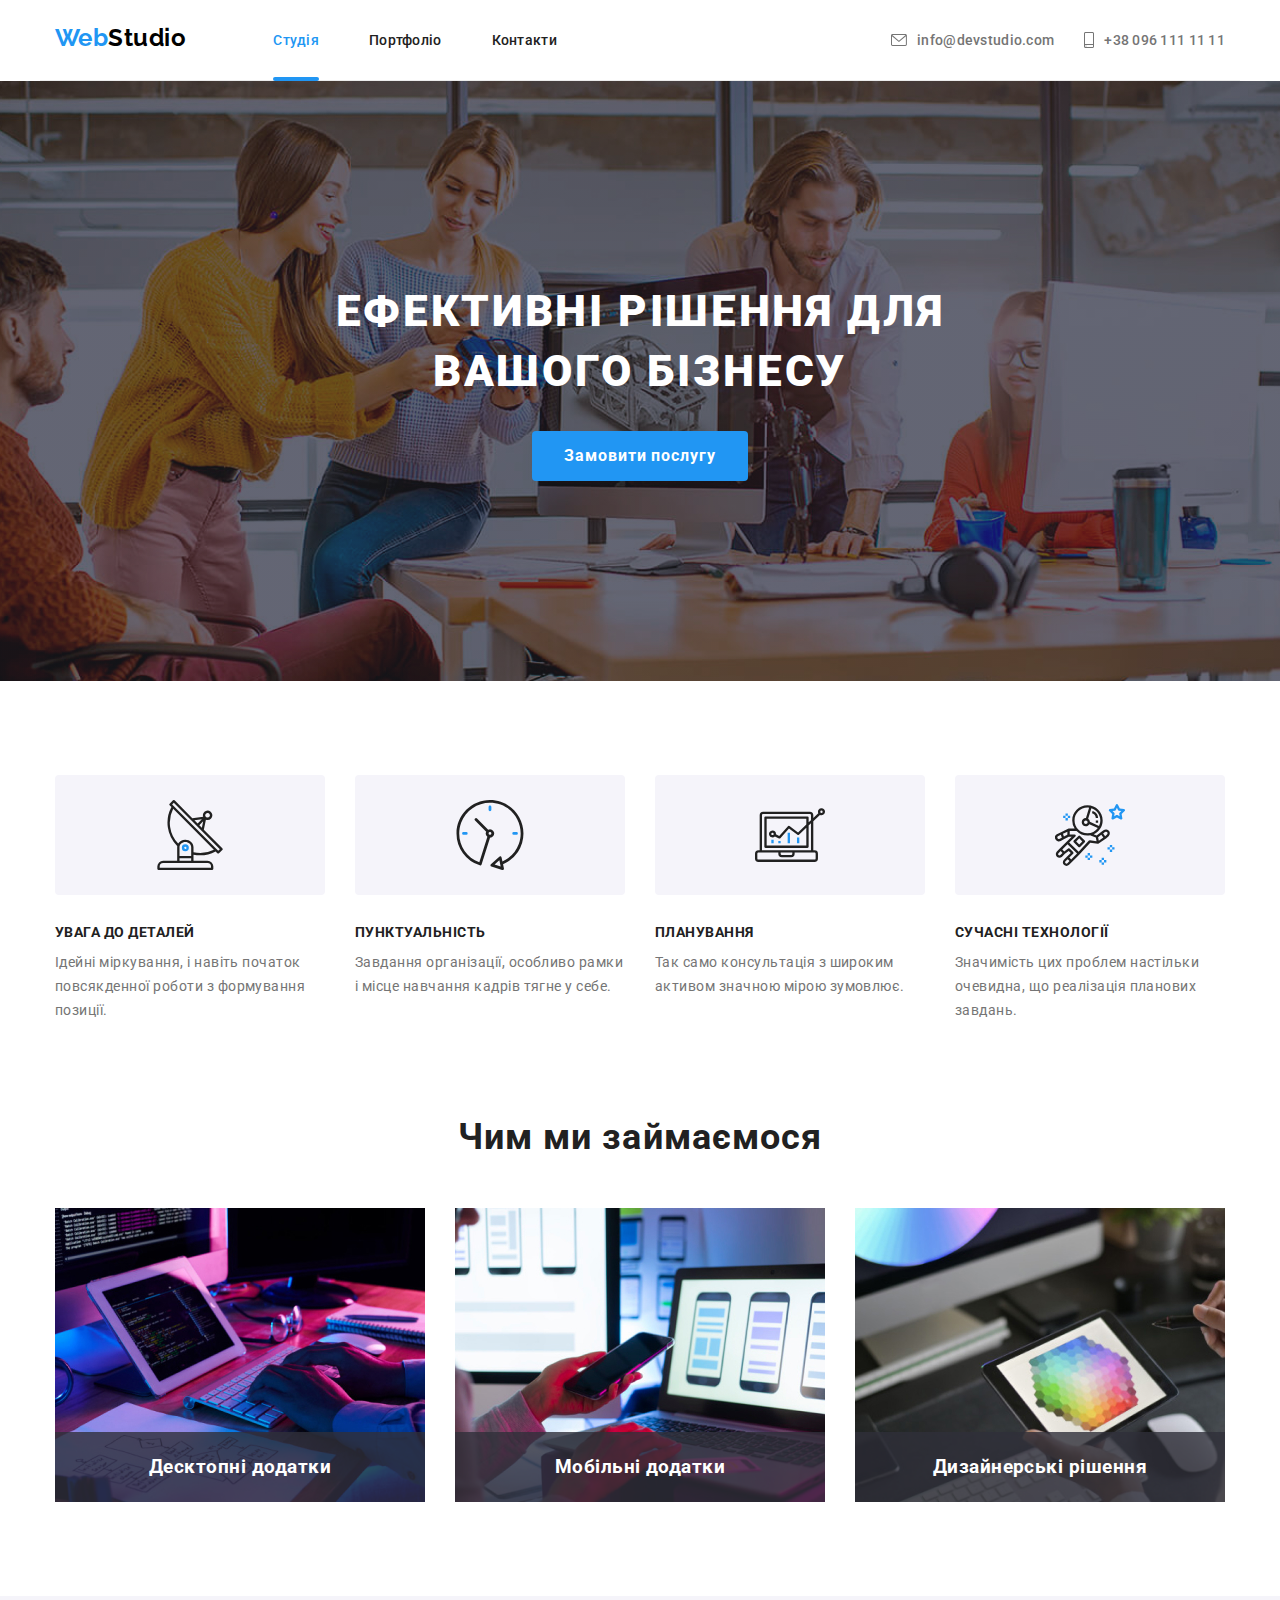
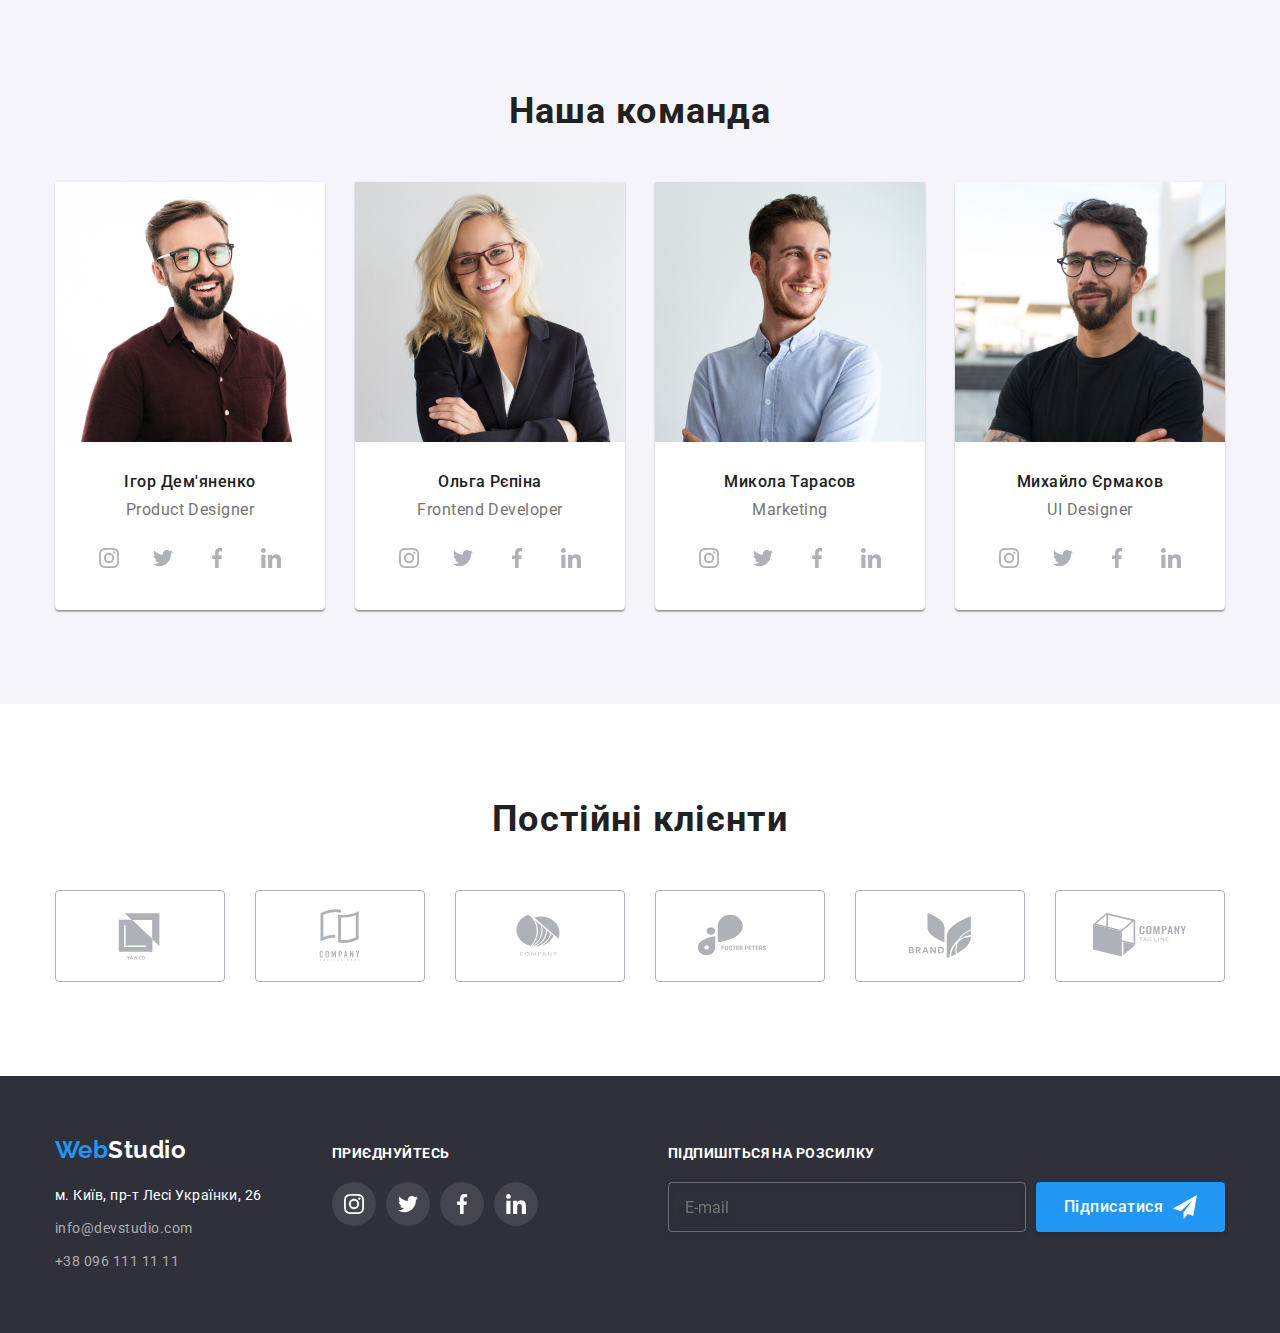
==== commit c2ca2b94: "Finalfix" ====
--- a/index.html
+++ b/index.html
@@ -21,7 +21,7 @@
   </head>
   <body>
     <!--Шапка сайту-->
-<header>
+<header class="page-header">
       <div class="container header-nav">
         <nav class="navigation">
           <a href="" lang="en" class="logo-header link"
--- a/css/main.min.css
+++ b/css/main.min.css
@@ -1 +1 @@
-:root{--main-color: #2196f3;--whight-color: #ffffff;--black-color: #000000;--h3-color: #212121;--p-color: #757575;--footer-color: #2f303a;--hero-color: #c4c4c4;--card-set-gap: 30px;--icon-color: #afb1b8;--accent-color: #188ce8;--transition-timing-function: cubic-bezier(0.4, 0, 0.2, 1)}html{-webkit-box-sizing:border-box;box-sizing:border-box}*,*::before,*::after{-webkit-box-sizing:inherit;box-sizing:inherit}body{margin:0;font-family:Roboto,sans-serif;letter-spacing:.03em;background-color:var(--whight-color);color:var(--p-color)}footer{padding-top:60px;padding-bottom:60px}.link{text-decoration:none}.list{margin:0;padding:0;list-style:none}img{display:block}address{font-style:normal}button{display:inline-block;text-decoration:none;text-align:center;font-family:inherit;border:1px solid rgba(0,0,0,0);cursor:pointer}h1,h2,h3,h4,h5,h6,p{margin-top:0;margin-bottom:0}ul ol{margin-top:0;margin-bottom:0;padding-left:0;padding-right:0}.section{padding-top:60px;padding-bottom:60px}@media screen and (min-width: 1200px){.section{padding-top:94px;padding-bottom:94px}}.container{width:100%;padding-left:15px;padding-right:15px}.mobile-menu__container{position:relative;max-width:450px;height:100%;padding:48px 40px}@media screen and (min-width: 480px){.container{width:480px;margin-left:auto;margin-right:auto}}@media screen and (min-width: 768px){.container{width:768px}}@media screen and (min-width: 1200px){.container{width:1200px}}.centered{text-align:center}.visually-hidden{position:absolute;white-space:nowrap;width:1px;height:1px;overflow:hidden;border:0;padding:0;clip:rect(0);-webkit-clip-path:inset(50%);clip-path:inset(50%);margin:-1px}.logo-header,.logo-footer{font-family:Raleway,sans-serif;font-weight:700;font-size:24px;line-height:1.16;text-decoration:none}.logo-first-part{color:var(--main-color)}.logo-header{display:block;padding-top:16px;padding-bottom:16px;color:var(--black-color)}@media screen and (min-width: 768px){.logo-header{padding-top:26px;padding-bottom:26px}}@media screen and (min-width: 1200px){.logo-header{padding-top:24px;padding-bottom:25px}}.logo-footer{margin-bottom:20px;background-color:var(--dark-background-color);color:var(--whight-color)}.menu{display:none}@media screen and (min-width: 768px){.navigation{display:-webkit-box;display:-ms-flexbox;display:flex;-ms-flex-wrap:wrap;flex-wrap:wrap;-webkit-column-gap:87px;-moz-column-gap:87px;column-gap:87px}.menu{display:-webkit-box;display:-ms-flexbox;display:flex;-webkit-column-gap:50px;-moz-column-gap:50px;column-gap:50px;-ms-flex-preferred-size:calc((100% - 87px)/2);flex-basis:calc((100% - 87px)/2)}.menu__item{-ms-flex-preferred-size:calc((100% - 100px)/3);flex-basis:calc((100% - 100px)/3)}.menu__link{padding-top:32px;padding-bottom:32px;display:block;font-weight:500;font-size:14px;line-height:1.1428571429;text-align:center;letter-spacing:.02em;color:var(--h3-color);-webkit-transition:color 250ms cubic-bezier(0.4, 0, 0.2, 1);transition:color 250ms cubic-bezier(0.4, 0, 0.2, 1)}.menu__link:hover,.menu__link:focus{color:var(--main-color)}.menu__link--current{color:var(--main-color);position:relative}.menu__link--current::after{content:"";display:block;position:absolute;bottom:-1px;width:100%;height:4px;background:#2196f3;border-radius:2px;border:none}}.menu__btn{border:none;background-color:rgba(0,0,0,0);padding:0;line-height:0;color:var(--black-color);fill:currentColor}.menu__btn:hover{color:var(--main-color)}@media screen and (min-width: 768px){.menu__btn{display:none}}.mobile-menu{position:fixed;top:0;left:0;z-index:100;width:100%;height:100vh;background-color:#fff;font-family:Roboto,sans-serif;opacity:0;visibility:hidden;pointer-events:none;-webkit-transition:opacity 250ms cubic-bezier(0.4, 0, 0.2, 1),visibility 250ms cubic-bezier(0.4, 0, 0.2, 1);transition:opacity 250ms cubic-bezier(0.4, 0, 0.2, 1),visibility 250ms cubic-bezier(0.4, 0, 0.2, 1)}@media screen and (max-width: 767px){.mobile-menu.is-open{opacity:1;visibility:visible;pointer-events:auto}.close-btn{position:absolute;top:0;right:0;background-color:rgba(0,0,0,0);padding:10px 15px;color:var(----black-color);fill:currentColor;-webkit-transition:color 250ms cubic-bezier(0.4, 0, 0.2, 1);transition:color 250ms cubic-bezier(0.4, 0, 0.2, 1)}.close-btn:hover,.close-btn:focus{color:var(--main-color)}.mobile-menu__wrapper{display:-webkit-box;display:-ms-flexbox;display:flex;-webkit-box-orient:vertical;-webkit-box-direction:normal;-ms-flex-direction:column;flex-direction:column;-webkit-box-align:start;-ms-flex-align:start;align-items:start;height:100%;-webkit-box-pack:justify;-ms-flex-pack:justify;justify-content:space-between}.mobile-menu__pages-list{display:-webkit-box;display:-ms-flexbox;display:flex;-webkit-box-orient:vertical;-webkit-box-direction:normal;-ms-flex-direction:column;flex-direction:column;margin-bottom:auto;gap:32px}.mobile-menu__pages-item{-ms-flex-preferred-size:calc((100% - 64px)/3);flex-basis:calc((100% - 64px)/3)}.mobile-menu__pages-link{font-family:Roboto,sans-serif;font-weight:500;font-size:40px;line-height:1.175;text-align:start;letter-spacing:.02em;text-decoration:none;color:var(----black-color);-webkit-transition:color 250ms cubic-bezier(0.4, 0, 0.2, 1);transition:color 250ms cubic-bezier(0.4, 0, 0.2, 1)}.mobile-menu__pages-link:hover,.mobile-menu__pages-link:focus{color:var(--main-color)}.mobile-menu__pages-link--current{color:var(--main-color)}.mobile-menu__contacts-list{display:-webkit-box;display:-ms-flexbox;display:flex;-webkit-box-orient:vertical;-webkit-box-direction:normal;-ms-flex-direction:column;flex-direction:column;gap:32px;margin-bottom:64px}.mobile-menu__contacts-item{-ms-flex-preferred-size:calc((100% - 32px)/2);flex-basis:calc((100% - 32px)/2)}.mobile-menu__contacts-link{font-family:Roboto,sans-serif;font-weight:500;font-size:24px;line-height:1.1666666667;text-align:start;letter-spacing:.02em;text-decoration:none;color:var(--p-color);-webkit-transition:color 250ms cubic-bezier(0.4, 0, 0.2, 1);transition:color 250ms cubic-bezier(0.4, 0, 0.2, 1)}.mobile-menu__contacts-link:hover,.mobile-menu__contacts-link:focus{color:var(--main-color)}.mobile-menu__contacts-link--current{font-weight:500;font-size:34px;line-height:1.1764705882;text-align:start;letter-spacing:.02em;color:var(--main-color)}.mobile-menu__socials-list{display:-webkit-box;display:-ms-flexbox;display:flex;-webkit-box-align:start;-ms-flex-align:start;align-items:start;-ms-flex-wrap:wrap;flex-wrap:wrap;gap:10px;width:auto}.mobile-menu__socials-link{font-family:Roboto,sans-serif;font-weight:500;font-size:18px;line-height:1.2222222222;text-align:start;letter-spacing:.02em;text-decoration:none;color:var(--main-color);-webkit-transition:color 250ms cubic-bezier(0.4, 0, 0.2, 1);transition:color 250ms cubic-bezier(0.4, 0, 0.2, 1)}.mobile-menu__socials-link:hover,.mobile-menu__socials-link:focus{color:var(--p-color)}.mobile-menu__socials-item:not(:last-child){border-right:1px solid rgba(33,33,33,.2);padding-right:10px}}.backdrop{position:fixed;top:0;left:0;width:100%;height:100%;background-color:rgba(0,0,0,.2);z-index:100;overflow:auto;opacity:1;-webkit-transform:scale(1);transform:scale(1);visibility:visible;pointer-events:auto;-webkit-transition:opacity 800ms cubic-bezier(0.4, 0, 0.2, 1),visibility 800ms cubic-bezier(0.4, 0, 0.2, 1),-webkit-transform 800ms cubic-bezier(0.4, 0, 0.2, 1);transition:opacity 800ms cubic-bezier(0.4, 0, 0.2, 1),visibility 800ms cubic-bezier(0.4, 0, 0.2, 1),-webkit-transform 800ms cubic-bezier(0.4, 0, 0.2, 1);transition:opacity 800ms cubic-bezier(0.4, 0, 0.2, 1),visibility 800ms cubic-bezier(0.4, 0, 0.2, 1),transform 800ms cubic-bezier(0.4, 0, 0.2, 1);transition:opacity 800ms cubic-bezier(0.4, 0, 0.2, 1),visibility 800ms cubic-bezier(0.4, 0, 0.2, 1),transform 800ms cubic-bezier(0.4, 0, 0.2, 1),-webkit-transform 800ms cubic-bezier(0.4, 0, 0.2, 1)}.backdrop.is-hidden{-webkit-transform:scale(0);transform:scale(0);opacity:0;visibility:hidden;pointer-events:none}.modal{position:absolute;top:50%;left:50%;-webkit-transform:translate(-50%, -50%);transform:translate(-50%, -50%);padding:40px;background-color:#fff;border:1px solid rgba(0,0,0,.1019607843);width:94%}@media screen and (max-width: 767px){.modal{max-width:450px}}.close-button{position:absolute;display:-webkit-box;display:-ms-flexbox;display:flex;-webkit-box-pack:center;-ms-flex-pack:center;justify-content:center;-webkit-box-align:center;-ms-flex-align:center;align-items:center;top:8px;right:8px;width:30px;height:30px;fill:currentColor;color:var(--black-color);border-radius:50%;border:1px solid rgba(0,0,0,.1);background-color:#fff;-webkit-transition:color 250ms cubic-bezier(0.4, 0, 0.2, 1);transition:color 250ms cubic-bezier(0.4, 0, 0.2, 1)}.close-button:hover,.close-button:focus{color:var(--main-color)}@media screen and (min-width: 768px){.modal{width:450px}}@media screen and (min-width: 1200px){.modal{width:528px}}.user-form{display:-webkit-box;display:-ms-flexbox;display:flex;-webkit-box-orient:vertical;-webkit-box-direction:normal;-ms-flex-direction:column;flex-direction:column}.form__text{margin-bottom:12px;font-family:inherit;font-weight:700;font-size:20px;line-height:1.5;text-align:center;letter-spacing:.03em;color:var(--h3-color)}.form__wrapper{position:relative;display:block;margin-bottom:10px}.form__icon{position:absolute;display:block;top:50%;left:12px;-webkit-transform:translateY(-50%);transform:translateY(-50%);fill:currentColor;color:var(--black-color)}.form__input:focus+.form__icon{color:var(--main-color)}.form__label{display:block;margin-bottom:4px;font-size:12px;line-height:1.17;letter-spacing:.01em}.form__input{width:100%;height:40px;border:1px solid rgba(33,33,33,.2);border-radius:4px;padding-left:42px;font-size:12px;line-height:1.17;letter-spacing:.01em;-webkit-transition:border-color 250ms cubic-bezier(0.4, 0, 0.2, 1);transition:border-color 250ms cubic-bezier(0.4, 0, 0.2, 1)}.form__input:focus{outline:none;border-color:var(--main-color)}.form__message{width:100%;height:120px;resize:none;border:1px solid rgba(33,33,33,.2);border-radius:4px;padding:12px 16px;margin-bottom:20px;font-size:14px;line-height:1.14;letter-spacing:.01em;-webkit-transition:border-color 250ms cubic-bezier(0.4, 0, 0.2, 1);transition:border-color 250ms cubic-bezier(0.4, 0, 0.2, 1)}.form__message:focus{outline:none;border-color:var(--main-color)}.form__check{position:absolute;-webkit-appearance:none;-moz-appearance:none;appearance:none}.form__own-check{border:2px solid var(--h3-color);border-radius:2px;cursor:pointer;margin-right:8px;-ms-flex-negative:0;flex-shrink:0}.form__check:focus+.form__own-check{border-color:var(--main-color)}.form__check:checked+.form__own-check{background-color:var(--main-color);background-size:contain;background-origin:border-box;border-color:var(--main-color)}.form__check:checked+.form__own-check{background-color:var(--main-color)}.form__own-check-icon{display:none;width:16px;height:15px;border-radius:2px;cursor:pointer;fill:currentColor;color:var(--whight-color)}.form__check:checked+.form__own-check .form__own-check-icon{display:block}.form__policy{position:relative;display:-webkit-box;display:-ms-flexbox;display:flex;-webkit-box-align:center;-ms-flex-align:center;align-items:center;margin-bottom:30px;font-size:12px;line-height:1.16;letter-spacing:.03em;color:var(--p-color)}.form__policy-link{font-size:12px;line-height:1.16;color:var(--main-color)}.form__policy-link:hover,.form__policy-link:focus{text-decoration:none}.form__btn{margin-left:auto;margin-right:auto;display:-webkit-box;display:-ms-flexbox;display:flex;-webkit-box-pack:center;-ms-flex-pack:center;justify-content:center;padding:10px 52px;border:0;min-width:150px;font-family:inherit;font-style:normal;font-weight:500;font-size:16px;line-height:1.62;text-align:center;background-color:var(--main-color);-webkit-box-shadow:0px 4px 4px rgba(0,0,0,.15);box-shadow:0px 4px 4px rgba(0,0,0,.15);border-radius:4px;color:var(--whight-color);cursor:pointer;-webkit-transition:background-color 250ms cubic-bezier(0.4, 0, 0.2, 1);transition:background-color 250ms cubic-bezier(0.4, 0, 0.2, 1)}.form__btn:hover,.form__btn:focus{background-color:var(--accent-color)}@media screen and (min-width: 1200px){.form__text{font-weight:700;font-size:20px;line-height:1.15;text-align:center;letter-spacing:.03em}.form__message{font-size:12px;line-height:1.17}.form__own-check{margin-right:8px;margin-left:14px}.form__policy{font-size:14px;line-height:1.71}.form__policy-link{font-size:14px;line-height:1.71}}.sign-up__title,.socials__title,.feature__title,.our-projects__title{margin-bottom:10px;font-weight:700;font-size:14px;line-height:1.14;text-transform:uppercase;color:var(--h3-color)}.title{margin-bottom:30px;font-weight:700;font-size:28px;line-height:1.1785714286;text-align:center;letter-spacing:.03em;color:var(--h3-color)}@media screen and (min-width: 1200px){.title{margin-bottom:50px;font-weight:700;font-size:36px;line-height:1.1666666667;text-align:center;letter-spacing:.03em}}.page__title{color:var(--h3-color)}.sign-up__title,.socials__title{margin-bottom:20px;color:var(--whight-color)}.contacts{display:none}@media screen and (min-width: 768px){.contacts{display:-webkit-box;display:-ms-flexbox;display:flex;-webkit-box-orient:vertical;-webkit-box-direction:normal;-ms-flex-direction:column;flex-direction:column;gap:10px}.contact__item{-ms-flex-preferred-size:calc((100% - 10px)/2);flex-basis:calc((100% - 10px)/2)}.contact__link{display:-webkit-box;display:-ms-flexbox;display:flex;-webkit-box-align:center;-ms-flex-align:center;align-items:center;font-weight:500;font-size:12px;line-height:1.1666666667;text-align:start;letter-spacing:.02em;color:var(--p-color);fill:currentColor;-webkit-transition:color 250ms cubic-bezier(0.4, 0, 0.2, 1);transition:color 250ms cubic-bezier(0.4, 0, 0.2, 1)}.contact__link:hover,.contact__link:focus{color:var(--main-color)}.contact__icon{display:-webkit-box;display:-ms-flexbox;display:flex;-webkit-box-align:center;-ms-flex-align:center;align-items:center;margin-right:10px}}@media screen and (min-width: 1200px){.contacts{display:-webkit-box;display:-ms-flexbox;display:flex;-webkit-box-orient:horizontal;-webkit-box-direction:normal;-ms-flex-direction:row;flex-direction:row;-webkit-box-align:center;-ms-flex-align:center;align-items:center;margin-left:auto;-webkit-column-gap:30px;-moz-column-gap:30px;column-gap:30px}.contact__item{-ms-flex-preferred-size:calc((100% - 30px)/2);flex-basis:calc((100% - 30px)/2)}}@media screen and (min-width: 1200px){.contact__link{font-size:14px;line-height:16px}}.actions{display:-webkit-box;display:-ms-flexbox;display:flex;-webkit-box-pack:center;-ms-flex-pack:center;justify-content:center;-webkit-box-align:center;-ms-flex-align:center;align-items:center;padding:0;margin:0;gap:10px}.actions__link{display:-webkit-box;display:-ms-flexbox;display:flex;-webkit-box-pack:center;-ms-flex-pack:center;justify-content:center;-webkit-box-align:center;-ms-flex-align:center;align-items:center;text-align:center;padding:0px;width:44px;height:44px;border-radius:50%;cursor:pointer;color:var(--icon-color);fill:currentColor;-webkit-transition:color 250ms cubic-bezier(0.4, 0, 0.2, 1),background-color 250ms cubic-bezier(0.4, 0, 0.2, 1);transition:color 250ms cubic-bezier(0.4, 0, 0.2, 1),background-color 250ms cubic-bezier(0.4, 0, 0.2, 1)}.actions__link:hover,.actions__link:focus{background-color:var(--main-color);color:var(--whight-color)}@media screen and (max-width: 1199px){.occupation__section{display:none}}.section.occupation__section{padding-top:0}.occupation__list{display:-webkit-box;display:-ms-flexbox;display:flex;-ms-flex-wrap:wrap;flex-wrap:wrap;gap:30px}.occupation__thumb{position:relative}.occupation__title{position:absolute;color:var(--whight-color);width:100%;height:70px;bottom:0;margin-bottom:0;display:-webkit-box;display:-ms-flexbox;display:flex;-webkit-box-pack:center;-ms-flex-pack:center;justify-content:center;-webkit-box-align:center;-ms-flex-align:center;align-items:center;background:rgba(47,48,58,.8)}.occupation__item{-ms-flex-preferred-size:calc((100% - 60px)/3);flex-basis:calc((100% - 60px)/3)}.clients{display:-webkit-box;display:-ms-flexbox;display:flex;-ms-flex-wrap:wrap;flex-wrap:wrap;gap:30px}.clients__item{-ms-flex-preferred-size:calc((100% - 30px)/2);flex-basis:calc((100% - 30px)/2)}.clients__link{display:-webkit-box;display:-ms-flexbox;display:flex;-webkit-box-pack:center;-ms-flex-pack:center;justify-content:center;-webkit-box-align:center;-ms-flex-align:center;align-items:center;text-align:center;padding:0;margin:0;height:92px;color:var(--icon-color);border:1px solid #afb1b8;border-radius:4px;-webkit-transition:color 250ms cubic-bezier(0.4, 0, 0.2, 1),border 250ms cubic-bezier(0.4, 0, 0.2, 1);transition:color 250ms cubic-bezier(0.4, 0, 0.2, 1),border 250ms cubic-bezier(0.4, 0, 0.2, 1)}.clients__link:hover,.clients__link:focus{color:var(--accent-color);border:1px solid var(--accent-color)}@media screen and (min-width: 768px){.clients__item{-ms-flex-preferred-size:calc((100% - 60px)/3);flex-basis:calc((100% - 60px)/3)}}@media screen and (min-width: 1200px){.clients__item{-ms-flex-preferred-size:calc((100% - 150px)/6);flex-basis:calc((100% - 150px)/6)}}.clients__icon{fill:currentColor;cursor:pointer}.filter__list{list-style-type:none;display:-webkit-box;display:-ms-flexbox;display:flex;-ms-flex-wrap:wrap;flex-wrap:wrap;-webkit-box-pack:start;-ms-flex-pack:start;justify-content:flex-start;-webkit-column-gap:8px;-moz-column-gap:8px;column-gap:8px;row-gap:15px;margin-bottom:40px;-webkit-padding-start:0px;padding-inline-start:0px}.filter__button{padding:6px 22px;border:0;border-radius:4px;border-color:#f5f4fa;min-width:73px;font-family:inherit;font-style:normal;font-weight:500;font-size:16px;line-height:1.875;text-align:center;letter-spacing:.03em;background-color:#f5f4fa;color:var(--h3-color);-webkit-transition-property:background-color,color,-webkit-box-shadow;transition-property:background-color,color,-webkit-box-shadow;transition-property:background-color,color,box-shadow;transition-property:background-color,color,box-shadow,-webkit-box-shadow;-webkit-transition-duration:250ms;transition-duration:250ms;-webkit-transition-timing-function:cubic-bezier(0.4, 0, 0.2, 1);transition-timing-function:cubic-bezier(0.4, 0, 0.2, 1)}.filter__button:hover,.filter__button:focus{-webkit-box-shadow:0px 3px 1px rgba(0,0,0,.1),0px 1px 2px rgba(0,0,0,.08),0px 2px 2px rgba(0,0,0,.12);box-shadow:0px 3px 1px rgba(0,0,0,.1),0px 1px 2px rgba(0,0,0,.08),0px 2px 2px rgba(0,0,0,.12);border-radius:4px;background-color:var(--main-color);color:var(--whight-color);cursor:pointer}.filter__btn_active{background-color:var(--main-color);-webkit-box-shadow:0px 3px 1px rgba(0,0,0,.1),0px 1px 2px rgba(0,0,0,.08),0px 2px 2px rgba(0,0,0,.12);box-shadow:0px 3px 1px rgba(0,0,0,.1),0px 1px 2px rgba(0,0,0,.08),0px 2px 2px rgba(0,0,0,.12);color:var(--whight-color)}@media screen and (min-width: 768px){.filter__list{-webkit-box-pack:center;-ms-flex-pack:center;justify-content:center;margin-bottom:30px}}@media screen and (min-width: 1200px){.filter__list{margin-bottom:50px}}.hero{max-width:1600px;margin-left:auto;margin-right:auto;background-position:center top;background-repeat:no-repeat;background-size:cover;background-color:var(--hero-color);text-align:center;padding:118px 0;background-image:-webkit-gradient(linear, left top, right top, from(rgba(47, 48, 58, 0.4)), to(rgba(47, 48, 58, 0.4))),url("../images/hero/Hero-s.jpg");background-image:linear-gradient(to right, rgba(47, 48, 58, 0.4), rgba(47, 48, 58, 0.4)),url("../images/hero/Hero-s.jpg")}@media screen and (min-device-pixel-ratio: 2)and (max-width: 767px),screen and (-webkit-min-device-pixel-ratio: 2)and (max-width: 767px),screen and (min-resolution: 192dpi)and (max-width: 767px),screen and (min-resolution: 2dppx)and (max-width: 767px){.hero{background-image:-webkit-gradient(linear, left top, right top, from(rgba(47, 48, 58, 0.4)), to(rgba(47, 48, 58, 0.4))),url("../images/hero/Hero-s@2x.jpg");background-image:linear-gradient(to right, rgba(47, 48, 58, 0.4), rgba(47, 48, 58, 0.4)),url("../images/hero/Hero-s@2x.jpg")}}@media screen and (min-width: 768px){.hero{background-image:-webkit-gradient(linear, left top, right top, from(rgba(47, 48, 58, 0.4)), to(rgba(47, 48, 58, 0.4))),url("../images/hero/Hero-m.jpg");background-image:linear-gradient(to right, rgba(47, 48, 58, 0.4), rgba(47, 48, 58, 0.4)),url("../images/hero/Hero-m.jpg")}}@media screen and (min-device-pixel-ratio: 2)and (min-width: 768px),screen and (-webkit-min-device-pixel-ratio: 2)and (min-width: 768px),screen and (min-resolution: 192dpi)and (min-width: 768px),screen and (min-resolution: 2dppx)and (min-width: 768px){.hero{background-image:-webkit-gradient(linear, left top, right top, from(rgba(47, 48, 58, 0.4)), to(rgba(47, 48, 58, 0.4))),url("../images/hero/Hero-m@2x.jpg");background-image:linear-gradient(to right, rgba(47, 48, 58, 0.4), rgba(47, 48, 58, 0.4)),url("../images/hero/Hero-m@2x.jpg")}}@media screen and (min-width: 1200px){.hero{background-image:-webkit-gradient(linear, left top, right top, from(rgba(47, 48, 58, 0.4)), to(rgba(47, 48, 58, 0.4))),url("../images/hero/Hero-l.jpg");background-image:linear-gradient(to right, rgba(47, 48, 58, 0.4), rgba(47, 48, 58, 0.4)),url("../images/hero/Hero-l.jpg");padding:200px 0}}@media screen and (min-device-pixel-ratio: 2)and (min-width: 1200px),screen and (-webkit-min-device-pixel-ratio: 2)and (min-width: 1200px),screen and (min-resolution: 192dpi)and (min-width: 1200px),screen and (min-resolution: 2dppx)and (min-width: 1200px){.hero{background-image:-webkit-gradient(linear, left top, right top, from(rgba(47, 48, 58, 0.4)), to(rgba(47, 48, 58, 0.4))),url("../images/hero/Hero-l@2x.jpg");background-image:linear-gradient(to right, rgba(47, 48, 58, 0.4), rgba(47, 48, 58, 0.4)),url("../images/hero/Hero-l@2x.jpg")}}.hero__title{padding:0;margin-bottom:30px;font-family:inherit;font-weight:900;font-size:26px;line-height:1.6153846154;text-align:center;letter-spacing:.06em;text-transform:uppercase;color:var(--whight-color)}.hero__button{-webkit-box-align:center;-ms-flex-align:center;align-items:center;padding:10px 32px;border:0;border-radius:4px;min-width:216px;font-family:Roboto,sans-serif;font-weight:700;font-size:16px;line-height:1.875;text-align:center;letter-spacing:.06em;background-color:var(--main-color);color:var(--whight-color);-webkit-transition:background-color 250ms cubic-bezier(0.4, 0, 0.2, 1);transition:background-color 250ms cubic-bezier(0.4, 0, 0.2, 1)}.hero__button:hover,.hero__button:focus{background-color:#188ce8;cursor:pointer}@media screen and (min-width: 1200px){.hero__title{font-size:44px;line-height:60px}}@media screen and (max-width: 1199px){.our-projects{display:none}}.section.our-projects__section{padding-top:0}.our-projects__list{display:-webkit-box;display:-ms-flexbox;display:flex;-ms-flex-wrap:wrap;flex-wrap:wrap;gap:30px}.our-projects__item--overlay{position:relative}.our-projects__title{position:absolute;color:var(--whight-color);width:100%;height:70px;bottom:0;margin-bottom:0;display:-webkit-box;display:-ms-flexbox;display:flex;-webkit-box-pack:center;-ms-flex-pack:center;justify-content:center;-webkit-box-align:center;-ms-flex-align:center;align-items:center;background:rgba(47,48,58,.8)}.our-projects__item{-ms-flex-preferred-size:calc((100% - 60px)/3);flex-basis:calc((100% - 60px)/3)}.footer{background-color:#2f303a}.footer-address{font-style:normal;font-size:14px;line-height:1.7;text-decoration:none;background-color:#2f303a}.address__item:not(:last-child){margin-bottom:9px}.address__location{color:var(--whight-color);text-decoration:none;-webkit-transition:color 250ms cubic-bezier(0.4, 0, 0.2, 1);transition:color 250ms cubic-bezier(0.4, 0, 0.2, 1)}.address__location:hover,.address__location:focus{color:var(--accent-color)}.address__contacts{text-decoration:none;color:rgba(255,255,255,.6);-webkit-transition:color 250ms cubic-bezier(0.4, 0, 0.2, 1);transition:color 250ms cubic-bezier(0.4, 0, 0.2, 1)}.address__contacts:hover,.address__contacts:focus{color:var(--main-color)}.footer-left-part{display:-webkit-box;display:-ms-flexbox;display:flex;-webkit-box-orient:vertical;-webkit-box-direction:normal;-ms-flex-direction:column;flex-direction:column;text-align:center;gap:60px}.footer__container{display:-webkit-box;display:-ms-flexbox;display:flex;-webkit-box-align:center;-ms-flex-align:center;align-items:center;-webkit-box-orient:vertical;-webkit-box-direction:normal;-ms-flex-direction:column;flex-direction:column;text-align:center;gap:60px}@media screen and (min-width: 768px){.footer-left-part{-webkit-box-orient:horizontal;-webkit-box-direction:normal;-ms-flex-direction:row;flex-direction:row;-webkit-box-align:baseline;-ms-flex-align:baseline;align-items:baseline;gap:165px}}@media screen and (min-width: 1200px){.footer-left-part{gap:70px;text-align:start}.footer__container{-webkit-box-orient:horizontal;-webkit-box-direction:normal;-ms-flex-direction:row;flex-direction:row;-webkit-box-align:baseline;-ms-flex-align:baseline;align-items:baseline;-webkit-box-pack:justify;-ms-flex-pack:justify;justify-content:space-between;text-align:start}}.socials__list{display:-webkit-box;display:-ms-flexbox;display:flex;gap:10px}.socials__item{-ms-flex-preferred-size:calc((100% - 30px)/4);flex-basis:calc((100% - 30px)/4)}.socials__link{display:-webkit-box;display:-ms-flexbox;display:flex;-webkit-box-pack:center;-ms-flex-pack:center;justify-content:center;-webkit-box-align:center;-ms-flex-align:center;align-items:center;width:44px;height:44px;color:var(--p-color);border-radius:50%;fill:var(--whight-color);background:rgba(255,255,255,.1);-webkit-transition:background-color 250ms cubic-bezier(0.4, 0, 0.2, 1);transition:background-color 250ms cubic-bezier(0.4, 0, 0.2, 1)}.socials__link:hover,.socials__link:focus{background-color:var(--accent-color)}.sign-up-form{width:100%}.sign-up__wrapper{display:-webkit-box;display:-ms-flexbox;display:flex;-webkit-box-orient:vertical;-webkit-box-direction:normal;-ms-flex-direction:column;flex-direction:column;-webkit-box-align:center;-ms-flex-align:center;align-items:center;gap:20px}.sign-up__input{width:100%;height:50px;padding:15px 16px;background-color:rgba(0,0,0,0);border:1px solid rgba(255,255,255,.3);-webkit-filter:drop-shadow(0px 4px 4px rgba(0, 0, 0, 0.15));filter:drop-shadow(0px 4px 4px rgba(0, 0, 0, 0.15));border-radius:4px;color:var(--whight-color);-webkit-transition:border-color 250ms cubic-bezier(0.4, 0, 0.2, 1);transition:border-color 250ms cubic-bezier(0.4, 0, 0.2, 1)}.sign-up__input:focus{outline:none;border-color:var(--accent-color)}.sign-up-policy{-webkit-text-decoration-line:underline;text-decoration-line:underline;color:var(--accent-color)}.sign-up__btn{display:-webkit-box;display:-ms-flexbox;display:flex;-webkit-box-pack:center;-ms-flex-pack:center;justify-content:center;-webkit-box-align:center;-ms-flex-align:center;align-items:center;font-weight:500;font-size:16px;line-height:1.875;text-align:center;letter-spacing:.03em;gap:10px;padding:10px 28px;border:0;min-width:150px;max-width:-webkit-fit-content;max-width:-moz-fit-content;max-width:fit-content;font-family:inherit;font-style:normal;color:var(--whight-color);background-color:var(--main-color);-webkit-box-shadow:0px 4px 4px rgba(0,0,0,.15);box-shadow:0px 4px 4px rgba(0,0,0,.15);border-radius:4px;cursor:pointer;-webkit-transition:background-color 250ms cubic-bezier(0.4, 0, 0.2, 1);transition:background-color 250ms cubic-bezier(0.4, 0, 0.2, 1)}.sign-up__btn:hover,.sign-up__btn:focus{background-color:var(--accent-color)}@media screen and (min-width: 768px){.sign-up-form{width:auto}.sign-up__input{width:450px}}@media screen and (min-width: 1200px){.sign-up__input{width:358px}.sign-up__wrapper{-webkit-box-orient:horizontal;-webkit-box-direction:normal;-ms-flex-direction:row;flex-direction:row;-webkit-box-align:end;-ms-flex-align:end;align-items:flex-end;gap:10px}.sign-up__form{text-align:start}}.projects{display:-webkit-box;display:-ms-flexbox;display:flex;-webkit-box-orient:vertical;-webkit-box-direction:normal;-ms-flex-direction:column;flex-direction:column;row-gap:30px}.project-card{position:relative;display:-webkit-box;display:-ms-flexbox;display:flex;-webkit-box-orient:vertical;-webkit-box-direction:normal;-ms-flex-direction:column;flex-direction:column;text-decoration:none;height:100%}.project-card:hover,.project-card:focus{-webkit-box-shadow:0px 1px 1px rgba(0,0,0,.12),0px 4px 4px rgba(0,0,0,.06),1px 4px 6px rgba(0,0,0,.16);box-shadow:0px 1px 1px rgba(0,0,0,.12),0px 4px 4px rgba(0,0,0,.06),1px 4px 6px rgba(0,0,0,.16);-webkit-transition:-webkit-box-shadow 250ms cubic-bezier(0.4, 0, 0.2, 1);transition:-webkit-box-shadow 250ms cubic-bezier(0.4, 0, 0.2, 1);transition:box-shadow 250ms cubic-bezier(0.4, 0, 0.2, 1);transition:box-shadow 250ms cubic-bezier(0.4, 0, 0.2, 1), -webkit-box-shadow 250ms cubic-bezier(0.4, 0, 0.2, 1)}.project-overlay{position:relative;overflow:hidden;width:auto}.project-thumb{position:absolute;top:0;left:0;width:100%;height:100%;background:rgba(33,150,243,.9);font-size:18px;line-height:1.56;letter-spacing:.03em;color:var(--whight-color);padding:0 24px;display:-webkit-box;display:-ms-flexbox;display:flex;-webkit-box-align:center;-ms-flex-align:center;align-items:center;-webkit-transform:translateY(100.5%);transform:translateY(100.5%);-webkit-transition:-webkit-transform 250ms cubic-bezier(0.4, 0, 0.2, 1);transition:-webkit-transform 250ms cubic-bezier(0.4, 0, 0.2, 1);transition:transform 250ms cubic-bezier(0.4, 0, 0.2, 1);transition:transform 250ms cubic-bezier(0.4, 0, 0.2, 1), -webkit-transform 250ms cubic-bezier(0.4, 0, 0.2, 1)}.project-card:hover .project-thumb,.project-card:focus .project-thumb{-webkit-transform:translateY(0);transform:translateY(0)}.project-notes{padding:20px 24px;border-right:1px solid #eee;border-bottom:1px solid #eee;border-left:1px solid #eee;margin-bottom:auto;-webkit-box-flex:1;-ms-flex-positive:1;flex-grow:1}.project-title{margin-bottom:4px;font-weight:700;font-size:18px;line-height:2;text-align:start;letter-spacing:.06em;color:var(--h3-color)}.project-text{font-size:16px;line-height:1.88;color:var(--p-color)}@media screen and (min-width: 768px){.projects{display:-webkit-box;display:-ms-flexbox;display:flex;-webkit-box-orient:horizontal;-webkit-box-direction:normal;-ms-flex-direction:row;flex-direction:row;-ms-flex-wrap:wrap;flex-wrap:wrap;gap:30px}.project-item{-ms-flex-preferred-size:calc((100% - 30px)/2);flex-basis:calc((100% - 30px)/2)}}@media screen and (min-width: 1200px){.projects{display:-webkit-box;display:-ms-flexbox;display:flex;-webkit-box-orient:horizontal;-webkit-box-direction:normal;-ms-flex-direction:row;flex-direction:row;-ms-flex-wrap:wrap;flex-wrap:wrap;gap:30px}.project-item{-ms-flex-preferred-size:calc((100% - 60px)/3);flex-basis:calc((100% - 60px)/3)}}.team__section{background-color:#f5f4fa}.team__list{display:-webkit-box;display:-ms-flexbox;display:flex;-webkit-box-orient:vertical;-webkit-box-direction:normal;-ms-flex-direction:column;flex-direction:column;gap:30px}@media screen and (min-width: 768px){.team__list{-webkit-box-orient:horizontal;-webkit-box-direction:normal;-ms-flex-direction:row;flex-direction:row;-ms-flex-wrap:wrap;flex-wrap:wrap}}.team-mate__card{background-color:var(--whight-color);-webkit-box-shadow:0px 1px 3px rgba(0,0,0,.12),0px 1px 1px rgba(0,0,0,.14),0px 2px 1px rgba(0,0,0,.2);box-shadow:0px 1px 3px rgba(0,0,0,.12),0px 1px 1px rgba(0,0,0,.14),0px 2px 1px rgba(0,0,0,.2);border-radius:0px 0px 4px 4px}.team-mate__img{max-width:100%}.team-mate__notes{padding-top:30px;padding-bottom:24px}.team-mate__name{margin-bottom:10px;font-weight:500;font-size:16px;line-height:1.1875;text-align:center;letter-spacing:.03em;color:var(--h3-color)}.team-mate__profession{margin-bottom:16px;font-size:16px;line-height:1.18;text-align:center}@media screen and (min-width: 1200px){.team-mate__notes{padding-bottom:30px}}.header-nav{display:-webkit-box;display:-ms-flexbox;display:flex;-webkit-box-align:center;-ms-flex-align:center;align-items:center;-webkit-box-pack:justify;-ms-flex-pack:justify;justify-content:space-between}.page-header{border-bottom:1px solid #ececec}.features{display:-webkit-box;display:-ms-flexbox;display:flex;-webkit-box-orient:vertical;-webkit-box-direction:normal;-ms-flex-direction:column;flex-direction:column;-ms-flex-wrap:wrap;flex-wrap:wrap;gap:30px}.feature__item{-ms-flex-preferred-size:calc((100% - 90px)/4);flex-basis:calc((100% - 90px)/4)}.feature__icon{display:-webkit-box;display:-ms-flexbox;display:flex;-webkit-box-pack:center;-ms-flex-pack:center;justify-content:center;-webkit-box-align:center;-ms-flex-align:center;align-items:center;height:120px;margin-bottom:30px;background-color:#f5f4fa;border-radius:4px}.feature__text{margin-top:0;margin-bottom:0px;font-size:14px;line-height:1.7}@media screen and (min-width: 768px){.features{-webkit-box-orient:horizontal;-webkit-box-direction:normal;-ms-flex-direction:row;flex-direction:row}.feature__item{-ms-flex-preferred-size:calc((100% - 30px)/2);flex-basis:calc((100% - 30px)/2)}}@media screen and (max-width: 767px){.feature__title{text-align:center}}@media screen and (min-width: 1200px){.feature__item{-ms-flex-preferred-size:calc((100% - 90px)/4);flex-basis:calc((100% - 90px)/4)}}/*# sourceMappingURL=main.min.css.map */+:root{--main-color: #2196f3;--whight-color: #ffffff;--black-color: #000000;--h3-color: #212121;--p-color: #757575;--footer-color: #2f303a;--hero-color: #c4c4c4;--card-set-gap: 30px;--icon-color: #afb1b8;--accent-color: #188ce8;--transition-timing-function: cubic-bezier(0.4, 0, 0.2, 1)}html{-webkit-box-sizing:border-box;box-sizing:border-box}*,*::before,*::after{-webkit-box-sizing:inherit;box-sizing:inherit}body{margin:0;font-family:Roboto,sans-serif;letter-spacing:.03em;background-color:var(--whight-color);color:var(--p-color)}footer{padding-top:60px;padding-bottom:60px}.link{text-decoration:none}.list{margin:0;padding:0;list-style:none}img{display:block}address{font-style:normal}button{display:inline-block;text-decoration:none;text-align:center;font-family:inherit;border:1px solid rgba(0,0,0,0);cursor:pointer}h1,h2,h3,h4,h5,h6,p{margin-top:0;margin-bottom:0}ul ol{margin-top:0;margin-bottom:0;padding-left:0;padding-right:0}.section{padding-top:60px;padding-bottom:60px}@media screen and (min-width: 1200px){.section{padding-top:94px;padding-bottom:94px}}.container{width:100%;padding-left:15px;padding-right:15px}.mobile-menu__container{position:relative;max-width:450px;height:100%;padding:48px 40px}@media screen and (min-width: 480px){.container{width:480px;margin-left:auto;margin-right:auto}}@media screen and (min-width: 768px){.container{width:768px}}@media screen and (min-width: 1200px){.container{width:1200px}}.centered{text-align:center}.visually-hidden{position:absolute;white-space:nowrap;width:1px;height:1px;overflow:hidden;border:0;padding:0;clip:rect(0);-webkit-clip-path:inset(50%);clip-path:inset(50%);margin:-1px}.logo-header,.logo-footer{font-family:Raleway,sans-serif;font-weight:700;font-size:24px;line-height:1.16;text-decoration:none}.logo-first-part{color:var(--main-color)}.logo-header{display:block;padding-top:16px;padding-bottom:16px;color:var(--black-color)}@media screen and (min-width: 768px){.logo-header{padding-top:26px;padding-bottom:26px}}@media screen and (min-width: 1200px){.logo-header{padding-top:24px;padding-bottom:25px}}.logo-footer{margin-bottom:20px;background-color:var(--dark-background-color);color:var(--whight-color)}.menu{display:none}@media screen and (min-width: 768px){.navigation{display:-webkit-box;display:-ms-flexbox;display:flex;-ms-flex-wrap:wrap;flex-wrap:wrap;-webkit-column-gap:87px;-moz-column-gap:87px;column-gap:87px}.menu{display:-webkit-box;display:-ms-flexbox;display:flex;-webkit-column-gap:50px;-moz-column-gap:50px;column-gap:50px;-ms-flex-preferred-size:calc((100% - 87px)/2);flex-basis:calc((100% - 87px)/2)}.menu__item{-ms-flex-preferred-size:calc((100% - 100px)/3);flex-basis:calc((100% - 100px)/3)}.menu__link{padding-top:32px;padding-bottom:32px;display:block;font-weight:500;font-size:14px;line-height:1.1428571429;text-align:center;letter-spacing:.02em;color:var(--h3-color);-webkit-transition:color 250ms cubic-bezier(0.4, 0, 0.2, 1);transition:color 250ms cubic-bezier(0.4, 0, 0.2, 1)}.menu__link:hover,.menu__link:focus{color:var(--main-color)}.menu__link--current{color:var(--main-color);position:relative}.menu__link--current::after{content:"";display:block;position:absolute;bottom:-1px;width:100%;height:4px;background:#2196f3;border-radius:2px;border:none}}.menu__btn{border:none;background-color:rgba(0,0,0,0);padding:0;line-height:0;color:var(--black-color);fill:currentColor}.menu__btn:hover{color:var(--main-color)}@media screen and (min-width: 768px){.menu__btn{display:none}}.mobile-menu{position:fixed;top:0;left:0;z-index:100;width:100%;height:100vh;background-color:#fff;font-family:Roboto,sans-serif;opacity:0;visibility:hidden;pointer-events:none;-webkit-transition:opacity 250ms cubic-bezier(0.4, 0, 0.2, 1),visibility 250ms cubic-bezier(0.4, 0, 0.2, 1);transition:opacity 250ms cubic-bezier(0.4, 0, 0.2, 1),visibility 250ms cubic-bezier(0.4, 0, 0.2, 1)}@media screen and (max-width: 767px){.mobile-menu.is-open{opacity:1;visibility:visible;pointer-events:auto}.close-btn{position:absolute;top:0;right:0;background-color:rgba(0,0,0,0);padding:10px 15px;color:var(----black-color);fill:currentColor;-webkit-transition:color 250ms cubic-bezier(0.4, 0, 0.2, 1);transition:color 250ms cubic-bezier(0.4, 0, 0.2, 1)}.close-btn:hover,.close-btn:focus{color:var(--main-color)}.mobile-menu__wrapper{display:-webkit-box;display:-ms-flexbox;display:flex;-webkit-box-orient:vertical;-webkit-box-direction:normal;-ms-flex-direction:column;flex-direction:column;-webkit-box-align:start;-ms-flex-align:start;align-items:start;height:100%;-webkit-box-pack:justify;-ms-flex-pack:justify;justify-content:space-between}.mobile-menu__pages-list{display:-webkit-box;display:-ms-flexbox;display:flex;-webkit-box-orient:vertical;-webkit-box-direction:normal;-ms-flex-direction:column;flex-direction:column;margin-bottom:auto;gap:32px}.mobile-menu__pages-item{-ms-flex-preferred-size:calc((100% - 64px)/3);flex-basis:calc((100% - 64px)/3)}.mobile-menu__pages-link{font-family:Roboto,sans-serif;font-weight:500;font-size:40px;line-height:1.175;text-align:start;letter-spacing:.02em;text-decoration:none;color:var(--h3-color);-webkit-transition:color 250ms cubic-bezier(0.4, 0, 0.2, 1);transition:color 250ms cubic-bezier(0.4, 0, 0.2, 1)}.mobile-menu__pages-link:hover,.mobile-menu__pages-link:focus{color:var(--main-color)}.mobile-menu__pages-link--current{color:var(--main-color)}.mobile-menu__contacts-list{display:-webkit-box;display:-ms-flexbox;display:flex;-webkit-box-orient:vertical;-webkit-box-direction:normal;-ms-flex-direction:column;flex-direction:column;gap:32px;margin-bottom:64px}.mobile-menu__contacts-item{-ms-flex-preferred-size:calc((100% - 32px)/2);flex-basis:calc((100% - 32px)/2)}.mobile-menu__contacts-link{font-family:Roboto,sans-serif;font-weight:500;font-size:24px;line-height:1.1666666667;text-align:start;letter-spacing:.02em;text-decoration:none;color:var(--p-color);-webkit-transition:color 250ms cubic-bezier(0.4, 0, 0.2, 1);transition:color 250ms cubic-bezier(0.4, 0, 0.2, 1)}.mobile-menu__contacts-link:hover,.mobile-menu__contacts-link:focus{color:var(--main-color)}.mobile-menu__contacts-link--current{font-weight:500;font-size:34px;line-height:1.1764705882;text-align:start;letter-spacing:.02em;color:var(--main-color)}.mobile-menu__socials-list{display:-webkit-box;display:-ms-flexbox;display:flex;-webkit-box-align:start;-ms-flex-align:start;align-items:start;-ms-flex-wrap:wrap;flex-wrap:wrap;gap:10px;width:auto}.mobile-menu__socials-link{font-family:Roboto,sans-serif;font-weight:500;font-size:18px;line-height:1.2222222222;text-align:start;letter-spacing:.02em;text-decoration:none;color:var(--main-color);-webkit-transition:color 250ms cubic-bezier(0.4, 0, 0.2, 1);transition:color 250ms cubic-bezier(0.4, 0, 0.2, 1)}.mobile-menu__socials-link:hover,.mobile-menu__socials-link:focus{color:var(--p-color)}.mobile-menu__socials-item:not(:last-child){border-right:1px solid rgba(33,33,33,.2);padding-right:10px}}.backdrop{position:fixed;top:0;left:0;width:100%;height:100%;background-color:rgba(0,0,0,.2);z-index:100;overflow:auto;opacity:1;-webkit-transform:scale(1);transform:scale(1);visibility:visible;pointer-events:auto;-webkit-transition:opacity 800ms cubic-bezier(0.4, 0, 0.2, 1),visibility 800ms cubic-bezier(0.4, 0, 0.2, 1),-webkit-transform 800ms cubic-bezier(0.4, 0, 0.2, 1);transition:opacity 800ms cubic-bezier(0.4, 0, 0.2, 1),visibility 800ms cubic-bezier(0.4, 0, 0.2, 1),-webkit-transform 800ms cubic-bezier(0.4, 0, 0.2, 1);transition:opacity 800ms cubic-bezier(0.4, 0, 0.2, 1),visibility 800ms cubic-bezier(0.4, 0, 0.2, 1),transform 800ms cubic-bezier(0.4, 0, 0.2, 1);transition:opacity 800ms cubic-bezier(0.4, 0, 0.2, 1),visibility 800ms cubic-bezier(0.4, 0, 0.2, 1),transform 800ms cubic-bezier(0.4, 0, 0.2, 1),-webkit-transform 800ms cubic-bezier(0.4, 0, 0.2, 1)}.backdrop.is-hidden{-webkit-transform:scale(0);transform:scale(0);opacity:0;visibility:hidden;pointer-events:none}.modal{position:absolute;top:50%;left:50%;-webkit-transform:translate(-50%, -50%);transform:translate(-50%, -50%);padding:40px;background-color:#fff;border:1px solid rgba(0,0,0,.1019607843);width:94%}@media screen and (max-width: 767px){.modal{max-width:450px}}.close-button{position:absolute;display:-webkit-box;display:-ms-flexbox;display:flex;-webkit-box-pack:center;-ms-flex-pack:center;justify-content:center;-webkit-box-align:center;-ms-flex-align:center;align-items:center;top:8px;right:8px;width:30px;height:30px;fill:currentColor;color:var(--black-color);border-radius:50%;border:1px solid rgba(0,0,0,.1);background-color:#fff;-webkit-transition:color 250ms cubic-bezier(0.4, 0, 0.2, 1);transition:color 250ms cubic-bezier(0.4, 0, 0.2, 1)}.close-button:hover,.close-button:focus{color:var(--main-color)}@media screen and (min-width: 768px){.modal{width:450px}}@media screen and (min-width: 1200px){.modal{width:528px}}.user-form{display:-webkit-box;display:-ms-flexbox;display:flex;-webkit-box-orient:vertical;-webkit-box-direction:normal;-ms-flex-direction:column;flex-direction:column}.form__text{margin-bottom:12px;font-family:inherit;font-weight:700;font-size:20px;line-height:1.5;text-align:center;letter-spacing:.03em;color:var(--h3-color)}.form__wrapper{position:relative;display:block;margin-bottom:10px}.form__icon{position:absolute;display:block;top:50%;left:12px;-webkit-transform:translateY(-50%);transform:translateY(-50%);fill:currentColor;color:var(--black-color)}.form__input:focus+.form__icon{color:var(--main-color)}.form__label{display:block;margin-bottom:4px;font-size:12px;line-height:1.17;letter-spacing:.01em}.form__input{width:100%;height:40px;border:1px solid rgba(33,33,33,.2);border-radius:4px;padding-left:42px;font-size:12px;line-height:1.17;letter-spacing:.01em;-webkit-transition:border-color 250ms cubic-bezier(0.4, 0, 0.2, 1);transition:border-color 250ms cubic-bezier(0.4, 0, 0.2, 1)}.form__input:focus{outline:none;border-color:var(--main-color)}.form__message{width:100%;height:120px;resize:none;border:1px solid rgba(33,33,33,.2);border-radius:4px;padding:12px 16px;margin-bottom:20px;font-size:14px;line-height:1.14;letter-spacing:.01em;-webkit-transition:border-color 250ms cubic-bezier(0.4, 0, 0.2, 1);transition:border-color 250ms cubic-bezier(0.4, 0, 0.2, 1)}.form__message:focus{outline:none;border-color:var(--main-color)}.form__check{position:absolute;-webkit-appearance:none;-moz-appearance:none;appearance:none}.form__own-check{border:2px solid var(--h3-color);border-radius:2px;cursor:pointer;margin-right:8px;-ms-flex-negative:0;flex-shrink:0}.form__check:focus+.form__own-check{border-color:var(--main-color)}.form__check:checked+.form__own-check{background-color:var(--main-color);background-size:contain;background-origin:border-box;border-color:var(--main-color)}.form__check:checked+.form__own-check{background-color:var(--main-color)}.form__own-check-icon{display:none;width:16px;height:15px;border-radius:2px;cursor:pointer;fill:currentColor;color:var(--whight-color)}.form__check:checked+.form__own-check .form__own-check-icon{display:block}.form__policy{position:relative;display:-webkit-box;display:-ms-flexbox;display:flex;-webkit-box-align:center;-ms-flex-align:center;align-items:center;margin-bottom:30px;font-size:12px;line-height:1.16;letter-spacing:.03em;color:var(--p-color)}.form__policy-link{font-size:12px;line-height:1.16;color:var(--main-color)}.form__policy-link:hover,.form__policy-link:focus{text-decoration:none}.form__btn{margin-left:auto;margin-right:auto;display:-webkit-box;display:-ms-flexbox;display:flex;-webkit-box-pack:center;-ms-flex-pack:center;justify-content:center;padding:10px 52px;border:0;min-width:150px;font-family:inherit;font-style:normal;font-weight:500;font-size:16px;line-height:1.62;text-align:center;background-color:var(--main-color);-webkit-box-shadow:0px 4px 4px rgba(0,0,0,.15);box-shadow:0px 4px 4px rgba(0,0,0,.15);border-radius:4px;color:var(--whight-color);cursor:pointer;-webkit-transition:background-color 250ms cubic-bezier(0.4, 0, 0.2, 1);transition:background-color 250ms cubic-bezier(0.4, 0, 0.2, 1)}.form__btn:hover,.form__btn:focus{background-color:var(--accent-color)}@media screen and (min-width: 1200px){.form__text{font-weight:700;font-size:20px;line-height:1.15;text-align:center;letter-spacing:.03em}.form__message{font-size:12px;line-height:1.17}.form__own-check{margin-right:8px;margin-left:14px}.form__policy{font-size:14px;line-height:1.71}.form__policy-link{font-size:14px;line-height:1.71}}.sign-up__title,.socials__title,.feature__title,.our-projects__title{margin-bottom:10px;font-weight:700;font-size:14px;line-height:1.14;text-transform:uppercase;color:var(--h3-color)}.title{margin-bottom:30px;font-weight:700;font-size:28px;line-height:1.1785714286;text-align:center;letter-spacing:.03em;color:var(--h3-color)}@media screen and (min-width: 1200px){.title{margin-bottom:50px;font-weight:700;font-size:36px;line-height:1.1666666667;text-align:center;letter-spacing:.03em}}.page__title{color:var(--h3-color)}.sign-up__title,.socials__title{margin-bottom:20px;color:var(--whight-color)}.contacts{display:none}@media screen and (min-width: 768px){.contacts{display:-webkit-box;display:-ms-flexbox;display:flex;-webkit-box-orient:vertical;-webkit-box-direction:normal;-ms-flex-direction:column;flex-direction:column;gap:10px}.contact__item{-ms-flex-preferred-size:calc((100% - 10px)/2);flex-basis:calc((100% - 10px)/2)}.contact__link{display:-webkit-box;display:-ms-flexbox;display:flex;-webkit-box-align:center;-ms-flex-align:center;align-items:center;font-weight:500;font-size:12px;line-height:1.1666666667;text-align:start;letter-spacing:.02em;color:var(--p-color);fill:currentColor;-webkit-transition:color 250ms cubic-bezier(0.4, 0, 0.2, 1);transition:color 250ms cubic-bezier(0.4, 0, 0.2, 1)}.contact__link:hover,.contact__link:focus{color:var(--main-color)}.contact__icon{display:-webkit-box;display:-ms-flexbox;display:flex;-webkit-box-align:center;-ms-flex-align:center;align-items:center;margin-right:10px}}@media screen and (min-width: 1200px){.contacts{display:-webkit-box;display:-ms-flexbox;display:flex;-webkit-box-orient:horizontal;-webkit-box-direction:normal;-ms-flex-direction:row;flex-direction:row;-webkit-box-align:center;-ms-flex-align:center;align-items:center;margin-left:auto;-webkit-column-gap:30px;-moz-column-gap:30px;column-gap:30px}.contact__item{-ms-flex-preferred-size:calc((100% - 30px)/2);flex-basis:calc((100% - 30px)/2)}}@media screen and (min-width: 1200px){.contact__link{font-size:14px;line-height:16px}}.actions{display:-webkit-box;display:-ms-flexbox;display:flex;-webkit-box-pack:center;-ms-flex-pack:center;justify-content:center;-webkit-box-align:center;-ms-flex-align:center;align-items:center;padding:0;margin:0;gap:10px}.actions__link{display:-webkit-box;display:-ms-flexbox;display:flex;-webkit-box-pack:center;-ms-flex-pack:center;justify-content:center;-webkit-box-align:center;-ms-flex-align:center;align-items:center;text-align:center;padding:0px;width:44px;height:44px;border-radius:50%;cursor:pointer;color:var(--icon-color);fill:currentColor;-webkit-transition:color 250ms cubic-bezier(0.4, 0, 0.2, 1),background-color 250ms cubic-bezier(0.4, 0, 0.2, 1);transition:color 250ms cubic-bezier(0.4, 0, 0.2, 1),background-color 250ms cubic-bezier(0.4, 0, 0.2, 1)}.actions__link:hover,.actions__link:focus{background-color:var(--main-color);color:var(--whight-color)}@media screen and (max-width: 1199px){.occupation__section{display:none}}.section.occupation__section{padding-top:0}.occupation__list{display:-webkit-box;display:-ms-flexbox;display:flex;-ms-flex-wrap:wrap;flex-wrap:wrap;gap:30px}.occupation__thumb{position:relative}.occupation__title{position:absolute;color:var(--whight-color);width:100%;height:70px;bottom:0;margin-bottom:0;display:-webkit-box;display:-ms-flexbox;display:flex;-webkit-box-pack:center;-ms-flex-pack:center;justify-content:center;-webkit-box-align:center;-ms-flex-align:center;align-items:center;background:rgba(47,48,58,.8)}.occupation__item{-ms-flex-preferred-size:calc((100% - 60px)/3);flex-basis:calc((100% - 60px)/3)}.clients{display:-webkit-box;display:-ms-flexbox;display:flex;-ms-flex-wrap:wrap;flex-wrap:wrap;gap:30px}.clients__item{-ms-flex-preferred-size:calc((100% - 30px)/2);flex-basis:calc((100% - 30px)/2)}.clients__link{display:-webkit-box;display:-ms-flexbox;display:flex;-webkit-box-pack:center;-ms-flex-pack:center;justify-content:center;-webkit-box-align:center;-ms-flex-align:center;align-items:center;text-align:center;padding:0;margin:0;height:92px;color:var(--icon-color);border:1px solid #afb1b8;border-radius:4px;-webkit-transition:color 250ms cubic-bezier(0.4, 0, 0.2, 1),border 250ms cubic-bezier(0.4, 0, 0.2, 1);transition:color 250ms cubic-bezier(0.4, 0, 0.2, 1),border 250ms cubic-bezier(0.4, 0, 0.2, 1)}.clients__link:hover,.clients__link:focus{color:var(--accent-color);border:1px solid var(--accent-color)}@media screen and (min-width: 768px){.clients__item{-ms-flex-preferred-size:calc((100% - 60px)/3);flex-basis:calc((100% - 60px)/3)}}@media screen and (min-width: 1200px){.clients__item{-ms-flex-preferred-size:calc((100% - 150px)/6);flex-basis:calc((100% - 150px)/6)}}.clients__icon{fill:currentColor;cursor:pointer}.filter__list{list-style-type:none;display:-webkit-box;display:-ms-flexbox;display:flex;-ms-flex-wrap:wrap;flex-wrap:wrap;-webkit-box-pack:start;-ms-flex-pack:start;justify-content:flex-start;-webkit-column-gap:8px;-moz-column-gap:8px;column-gap:8px;row-gap:15px;margin-bottom:40px;-webkit-padding-start:0px;padding-inline-start:0px;margin-top:0px}.filter__button{padding:6px 22px;border:0;border-radius:4px;border-color:#f5f4fa;min-width:73px;font-family:inherit;font-style:normal;font-weight:500;font-size:16px;line-height:1.875;text-align:center;letter-spacing:.03em;background-color:#f5f4fa;color:var(--h3-color);-webkit-transition-property:background-color,color,-webkit-box-shadow;transition-property:background-color,color,-webkit-box-shadow;transition-property:background-color,color,box-shadow;transition-property:background-color,color,box-shadow,-webkit-box-shadow;-webkit-transition-duration:250ms;transition-duration:250ms;-webkit-transition-timing-function:cubic-bezier(0.4, 0, 0.2, 1);transition-timing-function:cubic-bezier(0.4, 0, 0.2, 1)}.filter__button:hover,.filter__button:focus{-webkit-box-shadow:0px 3px 1px rgba(0,0,0,.1),0px 1px 2px rgba(0,0,0,.08),0px 2px 2px rgba(0,0,0,.12);box-shadow:0px 3px 1px rgba(0,0,0,.1),0px 1px 2px rgba(0,0,0,.08),0px 2px 2px rgba(0,0,0,.12);border-radius:4px;background-color:var(--main-color);color:var(--whight-color);cursor:pointer}.filter__btn_active{background-color:var(--main-color);-webkit-box-shadow:0px 3px 1px rgba(0,0,0,.1),0px 1px 2px rgba(0,0,0,.08),0px 2px 2px rgba(0,0,0,.12);box-shadow:0px 3px 1px rgba(0,0,0,.1),0px 1px 2px rgba(0,0,0,.08),0px 2px 2px rgba(0,0,0,.12);color:var(--whight-color)}@media screen and (min-width: 768px){.filter__list{-webkit-box-pack:center;-ms-flex-pack:center;justify-content:center;margin-bottom:30px}}@media screen and (min-width: 1200px){.filter__list{margin-bottom:50px}}.hero{max-width:1600px;margin-left:auto;margin-right:auto;background-position:center top;background-repeat:no-repeat;background-size:cover;background-color:var(--hero-color);text-align:center;padding:118px 0;background-image:-webkit-gradient(linear, left top, right top, from(rgba(47, 48, 58, 0.4)), to(rgba(47, 48, 58, 0.4))),url("../images/hero/Hero-s.jpg");background-image:linear-gradient(to right, rgba(47, 48, 58, 0.4), rgba(47, 48, 58, 0.4)),url("../images/hero/Hero-s.jpg")}@media screen and (min-device-pixel-ratio: 2)and (max-width: 767px),screen and (-webkit-min-device-pixel-ratio: 2)and (max-width: 767px),screen and (min-resolution: 192dpi)and (max-width: 767px),screen and (min-resolution: 2dppx)and (max-width: 767px){.hero{background-image:-webkit-gradient(linear, left top, right top, from(rgba(47, 48, 58, 0.4)), to(rgba(47, 48, 58, 0.4))),url("../images/hero/Hero-s@2x.jpg");background-image:linear-gradient(to right, rgba(47, 48, 58, 0.4), rgba(47, 48, 58, 0.4)),url("../images/hero/Hero-s@2x.jpg")}}@media screen and (min-width: 768px){.hero{background-image:-webkit-gradient(linear, left top, right top, from(rgba(47, 48, 58, 0.4)), to(rgba(47, 48, 58, 0.4))),url("../images/hero/Hero-m.jpg");background-image:linear-gradient(to right, rgba(47, 48, 58, 0.4), rgba(47, 48, 58, 0.4)),url("../images/hero/Hero-m.jpg")}}@media screen and (min-device-pixel-ratio: 2)and (min-width: 768px),screen and (-webkit-min-device-pixel-ratio: 2)and (min-width: 768px),screen and (min-resolution: 192dpi)and (min-width: 768px),screen and (min-resolution: 2dppx)and (min-width: 768px){.hero{background-image:-webkit-gradient(linear, left top, right top, from(rgba(47, 48, 58, 0.4)), to(rgba(47, 48, 58, 0.4))),url("../images/hero/Hero-m@2x.jpg");background-image:linear-gradient(to right, rgba(47, 48, 58, 0.4), rgba(47, 48, 58, 0.4)),url("../images/hero/Hero-m@2x.jpg")}}@media screen and (min-width: 1200px){.hero{background-image:-webkit-gradient(linear, left top, right top, from(rgba(47, 48, 58, 0.4)), to(rgba(47, 48, 58, 0.4))),url("../images/hero/Hero-l.jpg");background-image:linear-gradient(to right, rgba(47, 48, 58, 0.4), rgba(47, 48, 58, 0.4)),url("../images/hero/Hero-l.jpg");padding:200px 0}}@media screen and (min-device-pixel-ratio: 2)and (min-width: 1200px),screen and (-webkit-min-device-pixel-ratio: 2)and (min-width: 1200px),screen and (min-resolution: 192dpi)and (min-width: 1200px),screen and (min-resolution: 2dppx)and (min-width: 1200px){.hero{background-image:-webkit-gradient(linear, left top, right top, from(rgba(47, 48, 58, 0.4)), to(rgba(47, 48, 58, 0.4))),url("../images/hero/Hero-l@2x.jpg");background-image:linear-gradient(to right, rgba(47, 48, 58, 0.4), rgba(47, 48, 58, 0.4)),url("../images/hero/Hero-l@2x.jpg")}}.hero__title{padding:0;margin-bottom:30px;font-family:inherit;font-weight:900;font-size:26px;line-height:1.6153846154;text-align:center;letter-spacing:.06em;text-transform:uppercase;color:var(--whight-color)}.hero__button{-webkit-box-align:center;-ms-flex-align:center;align-items:center;padding:10px 32px;border:0;border-radius:4px;min-width:216px;font-family:Roboto,sans-serif;font-weight:700;font-size:16px;line-height:1.875;text-align:center;letter-spacing:.06em;background-color:var(--main-color);color:var(--whight-color);-webkit-transition:background-color 250ms cubic-bezier(0.4, 0, 0.2, 1);transition:background-color 250ms cubic-bezier(0.4, 0, 0.2, 1)}.hero__button:hover,.hero__button:focus{background-color:#188ce8;cursor:pointer}@media screen and (min-width: 1200px){.hero__title{font-size:44px;line-height:60px}}@media screen and (max-width: 1199px){.our-projects{display:none}}.section.our-projects__section{padding-top:0}.our-projects__list{display:-webkit-box;display:-ms-flexbox;display:flex;-ms-flex-wrap:wrap;flex-wrap:wrap;gap:30px}.our-projects__item--overlay{position:relative}.our-projects__title{position:absolute;color:var(--whight-color);width:100%;height:70px;bottom:0;margin-bottom:0;display:-webkit-box;display:-ms-flexbox;display:flex;-webkit-box-pack:center;-ms-flex-pack:center;justify-content:center;-webkit-box-align:center;-ms-flex-align:center;align-items:center;background:rgba(47,48,58,.8)}.our-projects__item{-ms-flex-preferred-size:calc((100% - 60px)/3);flex-basis:calc((100% - 60px)/3)}.footer{background-color:#2f303a}.footer-address{margin-top:20px;font-style:normal;font-size:14px;line-height:1.7;text-decoration:none;background-color:#2f303a}.address__item:not(:last-child){margin-bottom:9px}.address__location{color:var(--whight-color);text-decoration:none;-webkit-transition:color 250ms cubic-bezier(0.4, 0, 0.2, 1);transition:color 250ms cubic-bezier(0.4, 0, 0.2, 1)}.address__location:hover,.address__location:focus{color:var(--accent-color)}.address__contacts{text-decoration:none;color:rgba(255,255,255,.6);-webkit-transition:color 250ms cubic-bezier(0.4, 0, 0.2, 1);transition:color 250ms cubic-bezier(0.4, 0, 0.2, 1)}.address__contacts:hover,.address__contacts:focus{color:var(--main-color)}.footer-left-part{display:-webkit-box;display:-ms-flexbox;display:flex;-webkit-box-orient:vertical;-webkit-box-direction:normal;-ms-flex-direction:column;flex-direction:column;text-align:center;gap:60px}.footer__container{display:-webkit-box;display:-ms-flexbox;display:flex;-webkit-box-align:center;-ms-flex-align:center;align-items:center;-webkit-box-orient:vertical;-webkit-box-direction:normal;-ms-flex-direction:column;flex-direction:column;text-align:center;gap:60px}@media screen and (min-width: 768px){.footer-left-part{-webkit-box-orient:horizontal;-webkit-box-direction:normal;-ms-flex-direction:row;flex-direction:row;-webkit-box-align:baseline;-ms-flex-align:baseline;align-items:baseline;gap:165px}}@media screen and (min-width: 1200px){.footer-left-part{gap:70px;text-align:start}.footer__container{-webkit-box-orient:horizontal;-webkit-box-direction:normal;-ms-flex-direction:row;flex-direction:row;-webkit-box-align:baseline;-ms-flex-align:baseline;align-items:baseline;-webkit-box-pack:justify;-ms-flex-pack:justify;justify-content:space-between;text-align:start}}.socials__list{display:-webkit-box;display:-ms-flexbox;display:flex;gap:10px}.socials__item{-ms-flex-preferred-size:calc((100% - 30px)/4);flex-basis:calc((100% - 30px)/4)}.socials__link{display:-webkit-box;display:-ms-flexbox;display:flex;-webkit-box-pack:center;-ms-flex-pack:center;justify-content:center;-webkit-box-align:center;-ms-flex-align:center;align-items:center;width:44px;height:44px;color:var(--p-color);border-radius:50%;fill:var(--whight-color);background:rgba(255,255,255,.1);-webkit-transition:background-color 250ms cubic-bezier(0.4, 0, 0.2, 1);transition:background-color 250ms cubic-bezier(0.4, 0, 0.2, 1)}.socials__link:hover,.socials__link:focus{background-color:var(--accent-color)}.sign-up-form{width:100%}.sign-up__wrapper{display:-webkit-box;display:-ms-flexbox;display:flex;-webkit-box-orient:vertical;-webkit-box-direction:normal;-ms-flex-direction:column;flex-direction:column;-webkit-box-align:center;-ms-flex-align:center;align-items:center;gap:20px}.sign-up__input{width:100%;height:50px;padding:15px 16px;background-color:rgba(0,0,0,0);border:1px solid rgba(255,255,255,.3);-webkit-filter:drop-shadow(0px 4px 4px rgba(0, 0, 0, 0.15));filter:drop-shadow(0px 4px 4px rgba(0, 0, 0, 0.15));border-radius:4px;color:var(--whight-color);-webkit-transition:border-color 250ms cubic-bezier(0.4, 0, 0.2, 1);transition:border-color 250ms cubic-bezier(0.4, 0, 0.2, 1)}.sign-up__input:focus{outline:none;border-color:var(--accent-color)}.sign-up-policy{-webkit-text-decoration-line:underline;text-decoration-line:underline;color:var(--accent-color)}.sign-up__btn{display:-webkit-box;display:-ms-flexbox;display:flex;-webkit-box-pack:center;-ms-flex-pack:center;justify-content:center;-webkit-box-align:center;-ms-flex-align:center;align-items:center;font-weight:500;font-size:16px;line-height:1.875;text-align:center;letter-spacing:.03em;gap:10px;padding:10px 28px;border:0;min-width:150px;max-width:-webkit-fit-content;max-width:-moz-fit-content;max-width:fit-content;font-family:inherit;font-style:normal;color:var(--whight-color);background-color:var(--main-color);-webkit-box-shadow:0px 4px 4px rgba(0,0,0,.15);box-shadow:0px 4px 4px rgba(0,0,0,.15);border-radius:4px;cursor:pointer;-webkit-transition:background-color 250ms cubic-bezier(0.4, 0, 0.2, 1);transition:background-color 250ms cubic-bezier(0.4, 0, 0.2, 1)}.sign-up__btn:hover,.sign-up__btn:focus{background-color:var(--accent-color)}@media screen and (min-width: 768px){.sign-up-form{width:auto}.sign-up__input{width:450px}}@media screen and (min-width: 1200px){.sign-up__input{width:358px}.sign-up__wrapper{-webkit-box-orient:horizontal;-webkit-box-direction:normal;-ms-flex-direction:row;flex-direction:row;-webkit-box-align:end;-ms-flex-align:end;align-items:flex-end;gap:10px}.sign-up__form{text-align:start}}.projects{display:-webkit-box;display:-ms-flexbox;display:flex;-webkit-box-orient:vertical;-webkit-box-direction:normal;-ms-flex-direction:column;flex-direction:column;row-gap:30px}.project-card{position:relative;display:-webkit-box;display:-ms-flexbox;display:flex;-webkit-box-orient:vertical;-webkit-box-direction:normal;-ms-flex-direction:column;flex-direction:column;text-decoration:none;height:100%}.project-card:hover,.project-card:focus{-webkit-box-shadow:0px 1px 1px rgba(0,0,0,.12),0px 4px 4px rgba(0,0,0,.06),1px 4px 6px rgba(0,0,0,.16);box-shadow:0px 1px 1px rgba(0,0,0,.12),0px 4px 4px rgba(0,0,0,.06),1px 4px 6px rgba(0,0,0,.16);-webkit-transition:-webkit-box-shadow 250ms cubic-bezier(0.4, 0, 0.2, 1);transition:-webkit-box-shadow 250ms cubic-bezier(0.4, 0, 0.2, 1);transition:box-shadow 250ms cubic-bezier(0.4, 0, 0.2, 1);transition:box-shadow 250ms cubic-bezier(0.4, 0, 0.2, 1), -webkit-box-shadow 250ms cubic-bezier(0.4, 0, 0.2, 1)}.project-overlay{position:relative;overflow:hidden;width:auto}.project-thumb{position:absolute;top:0;left:0;width:100%;height:100%;background:rgba(33,150,243,.9);font-size:18px;line-height:1.56;letter-spacing:.03em;color:var(--whight-color);padding:0 24px;display:-webkit-box;display:-ms-flexbox;display:flex;-webkit-box-align:center;-ms-flex-align:center;align-items:center;-webkit-transform:translateY(100.5%);transform:translateY(100.5%);-webkit-transition:-webkit-transform 250ms cubic-bezier(0.4, 0, 0.2, 1);transition:-webkit-transform 250ms cubic-bezier(0.4, 0, 0.2, 1);transition:transform 250ms cubic-bezier(0.4, 0, 0.2, 1);transition:transform 250ms cubic-bezier(0.4, 0, 0.2, 1), -webkit-transform 250ms cubic-bezier(0.4, 0, 0.2, 1)}.project-card:hover .project-thumb,.project-card:focus .project-thumb{-webkit-transform:translateY(0);transform:translateY(0)}.project-notes{padding:20px 24px;border-right:1px solid #eee;border-bottom:1px solid #eee;border-left:1px solid #eee;margin-bottom:auto;-webkit-box-flex:1;-ms-flex-positive:1;flex-grow:1}.project-title{margin-bottom:4px;font-weight:700;font-size:18px;line-height:2;text-align:start;letter-spacing:.06em;color:var(--h3-color)}.project-text{font-size:16px;line-height:1.88;color:var(--p-color)}@media screen and (min-width: 768px){.projects{display:-webkit-box;display:-ms-flexbox;display:flex;-webkit-box-orient:horizontal;-webkit-box-direction:normal;-ms-flex-direction:row;flex-direction:row;-ms-flex-wrap:wrap;flex-wrap:wrap;gap:30px}.project-item{-ms-flex-preferred-size:calc((100% - 30px)/2);flex-basis:calc((100% - 30px)/2)}}@media screen and (min-width: 1200px){.projects{display:-webkit-box;display:-ms-flexbox;display:flex;-webkit-box-orient:horizontal;-webkit-box-direction:normal;-ms-flex-direction:row;flex-direction:row;-ms-flex-wrap:wrap;flex-wrap:wrap;gap:30px}.project-item{-ms-flex-preferred-size:calc((100% - 60px)/3);flex-basis:calc((100% - 60px)/3)}}.team__section{background-color:#f5f4fa}.team__list{display:-webkit-box;display:-ms-flexbox;display:flex;-webkit-box-orient:vertical;-webkit-box-direction:normal;-ms-flex-direction:column;flex-direction:column;gap:30px}@media screen and (min-width: 768px){.team__list{-webkit-box-orient:horizontal;-webkit-box-direction:normal;-ms-flex-direction:row;flex-direction:row;-ms-flex-wrap:wrap;flex-wrap:wrap}}.team-mate__card{background-color:var(--whight-color);-webkit-box-shadow:0px 1px 3px rgba(0,0,0,.12),0px 1px 1px rgba(0,0,0,.14),0px 2px 1px rgba(0,0,0,.2);box-shadow:0px 1px 3px rgba(0,0,0,.12),0px 1px 1px rgba(0,0,0,.14),0px 2px 1px rgba(0,0,0,.2);border-radius:0px 0px 4px 4px}.team-mate__img{max-width:100%}.team-mate__notes{padding-top:30px;padding-bottom:24px}.team-mate__name{margin-bottom:10px;font-weight:500;font-size:16px;line-height:1.1875;text-align:center;letter-spacing:.03em;color:var(--h3-color)}.team-mate__profession{margin-bottom:16px;font-size:16px;line-height:1.18;text-align:center}@media screen and (min-width: 1200px){.team-mate__notes{padding-bottom:30px}}.header-nav{display:-webkit-box;display:-ms-flexbox;display:flex;-webkit-box-align:center;-ms-flex-align:center;align-items:center;-webkit-box-pack:justify;-ms-flex-pack:justify;justify-content:space-between;border-bottom:1px solid #ececec}.features{display:-webkit-box;display:-ms-flexbox;display:flex;-webkit-box-orient:vertical;-webkit-box-direction:normal;-ms-flex-direction:column;flex-direction:column;-ms-flex-wrap:wrap;flex-wrap:wrap;gap:30px}.feature__item{-ms-flex-preferred-size:calc((100% - 90px)/4);flex-basis:calc((100% - 90px)/4)}.feature__icon{display:-webkit-box;display:-ms-flexbox;display:flex;-webkit-box-pack:center;-ms-flex-pack:center;justify-content:center;-webkit-box-align:center;-ms-flex-align:center;align-items:center;height:120px;margin-bottom:30px;background-color:#f5f4fa;border-radius:4px}.feature__text{margin-top:0;margin-bottom:0px;font-size:14px;line-height:1.7}@media screen and (min-width: 768px){.features{-webkit-box-orient:horizontal;-webkit-box-direction:normal;-ms-flex-direction:row;flex-direction:row}.feature__item{-ms-flex-preferred-size:calc((100% - 30px)/2);flex-basis:calc((100% - 30px)/2)}}@media screen and (max-width: 767px){.feature__title{text-align:center}}@media screen and (min-width: 1200px){.feature__item{-ms-flex-preferred-size:calc((100% - 90px)/4);flex-basis:calc((100% - 90px)/4)}}/*# sourceMappingURL=main.min.css.map */